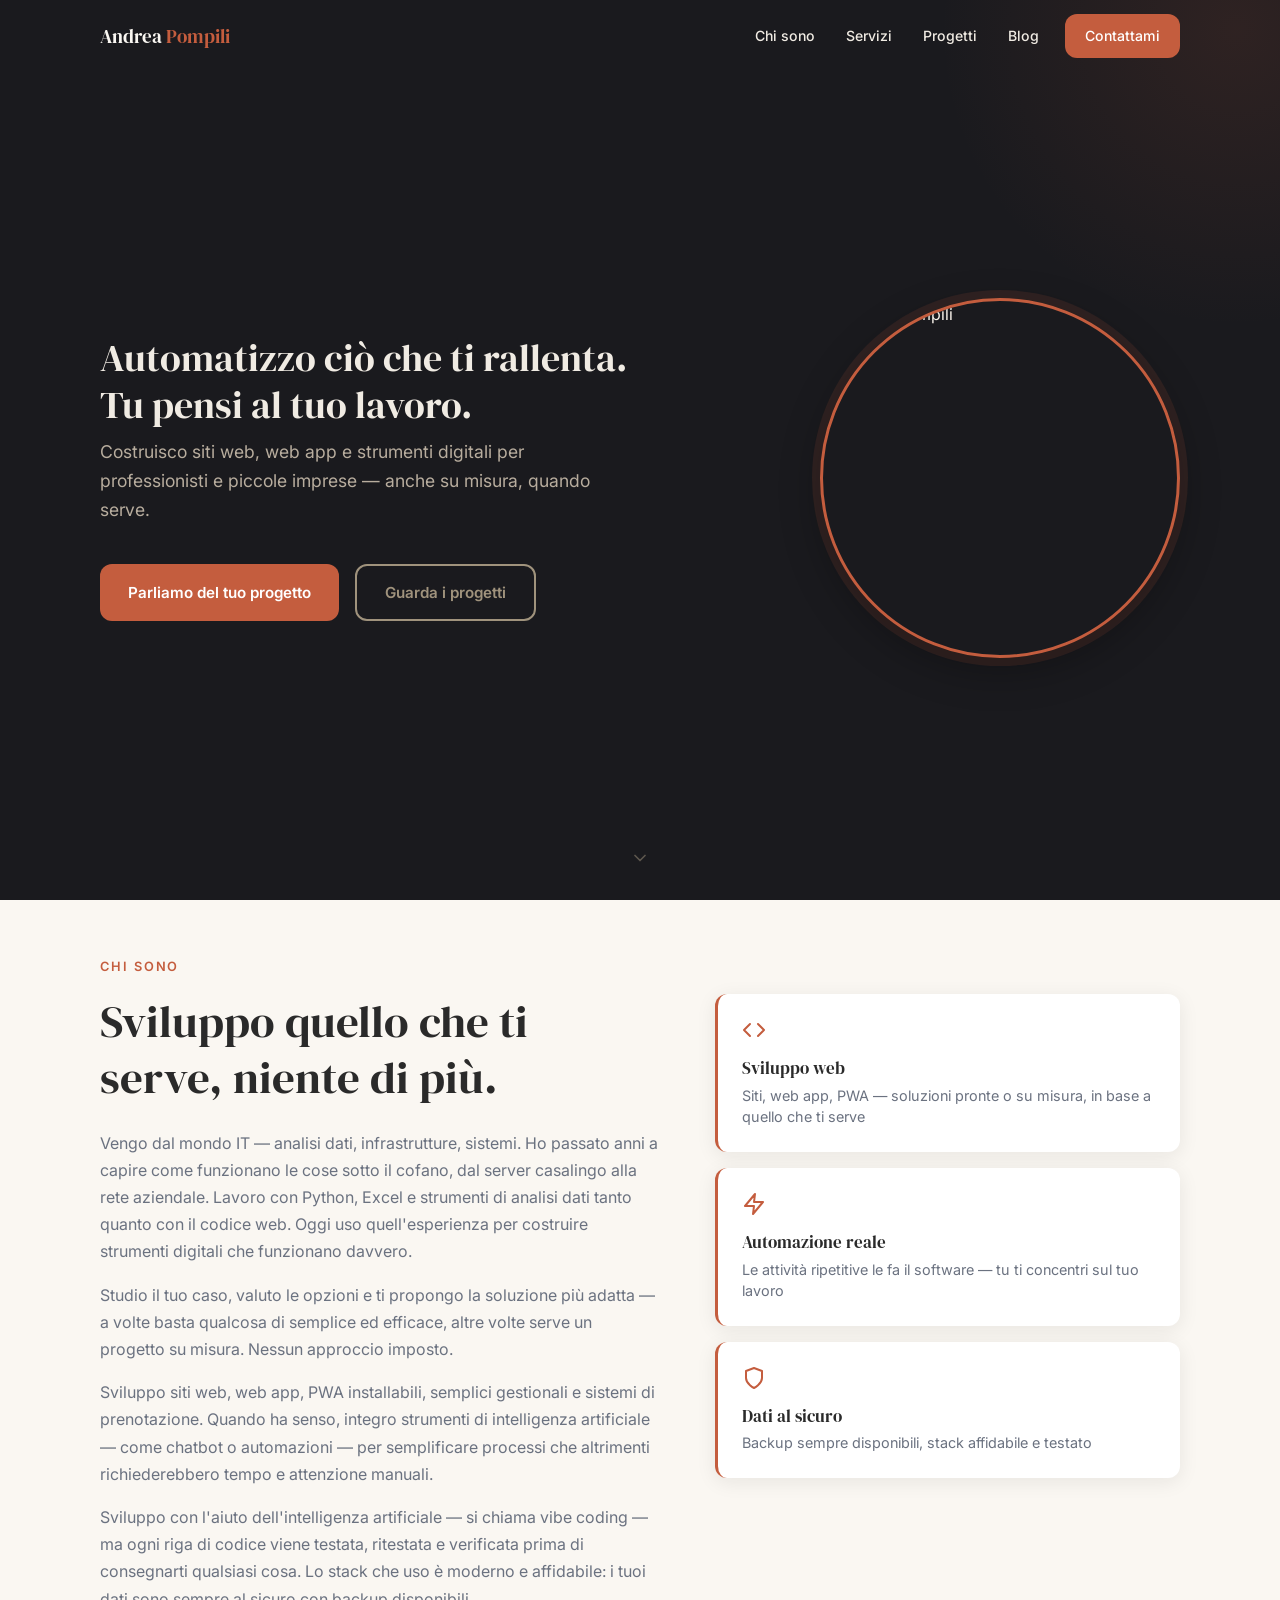
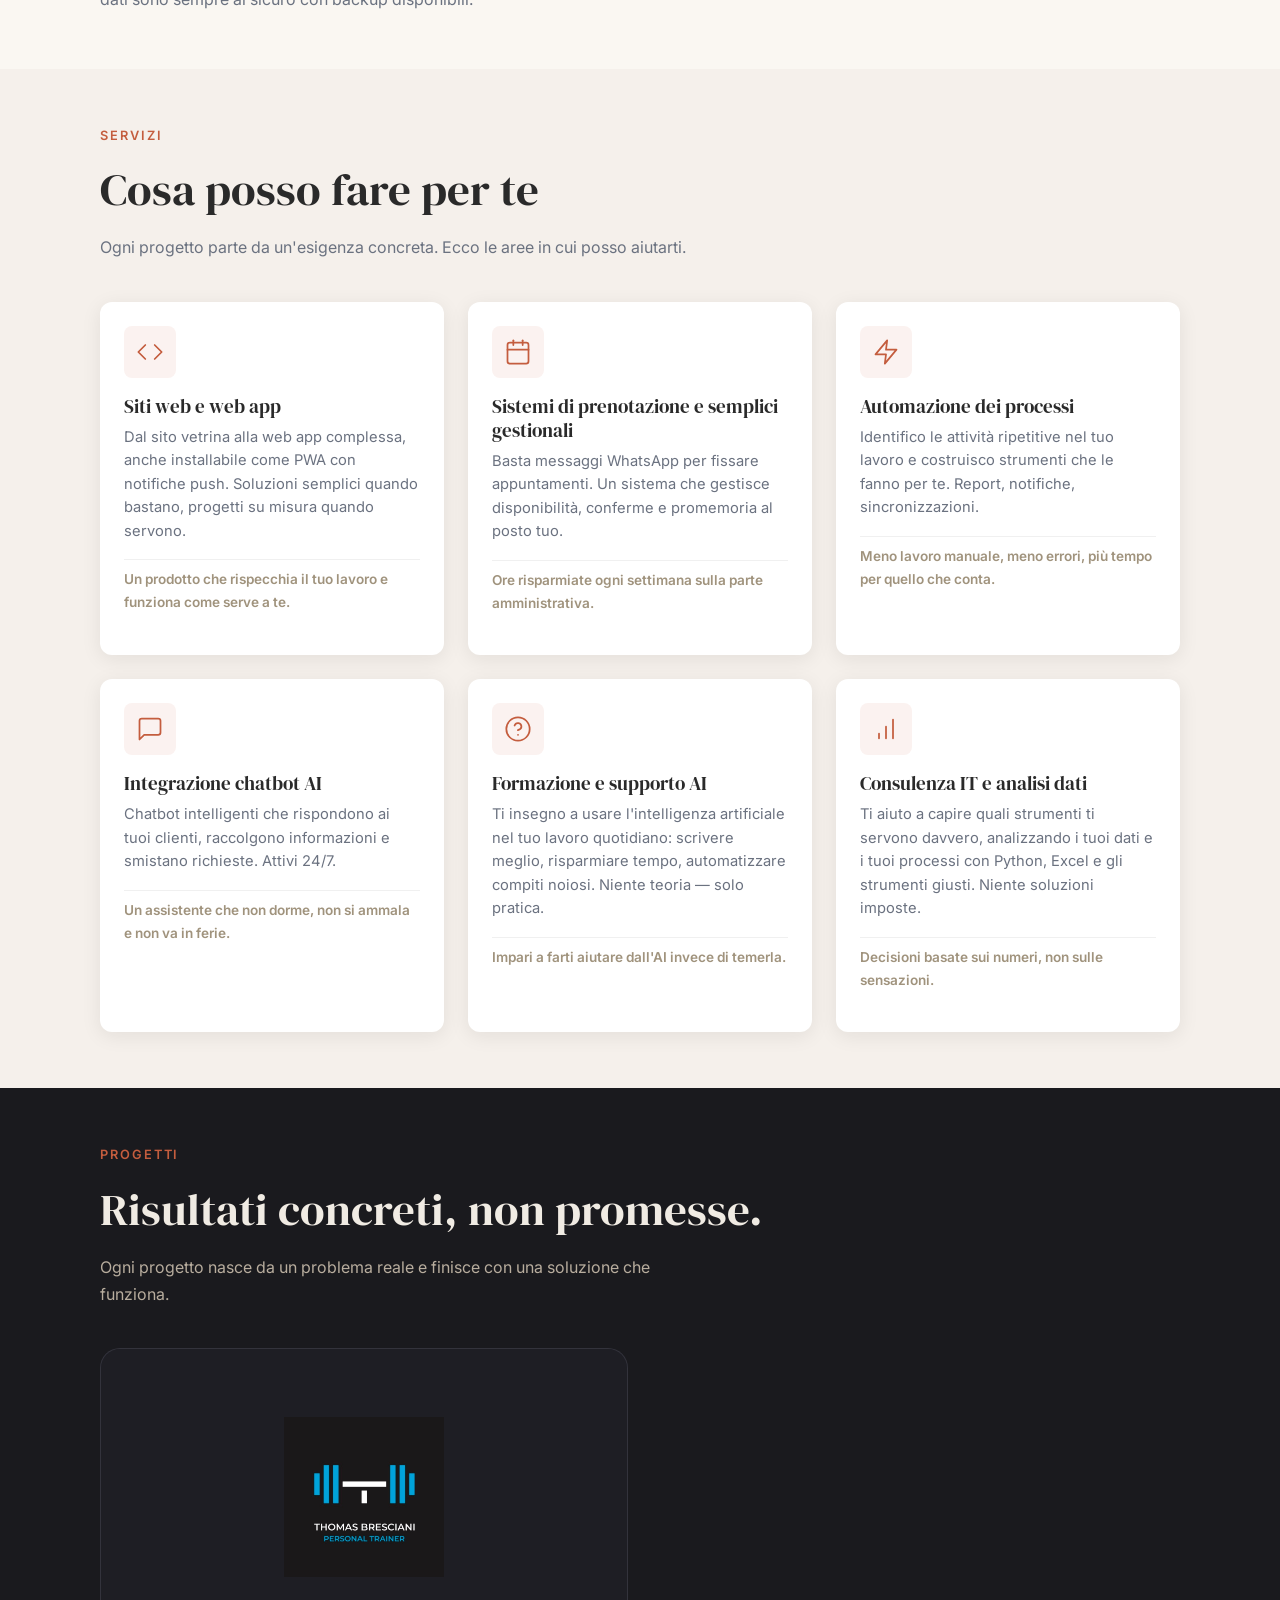
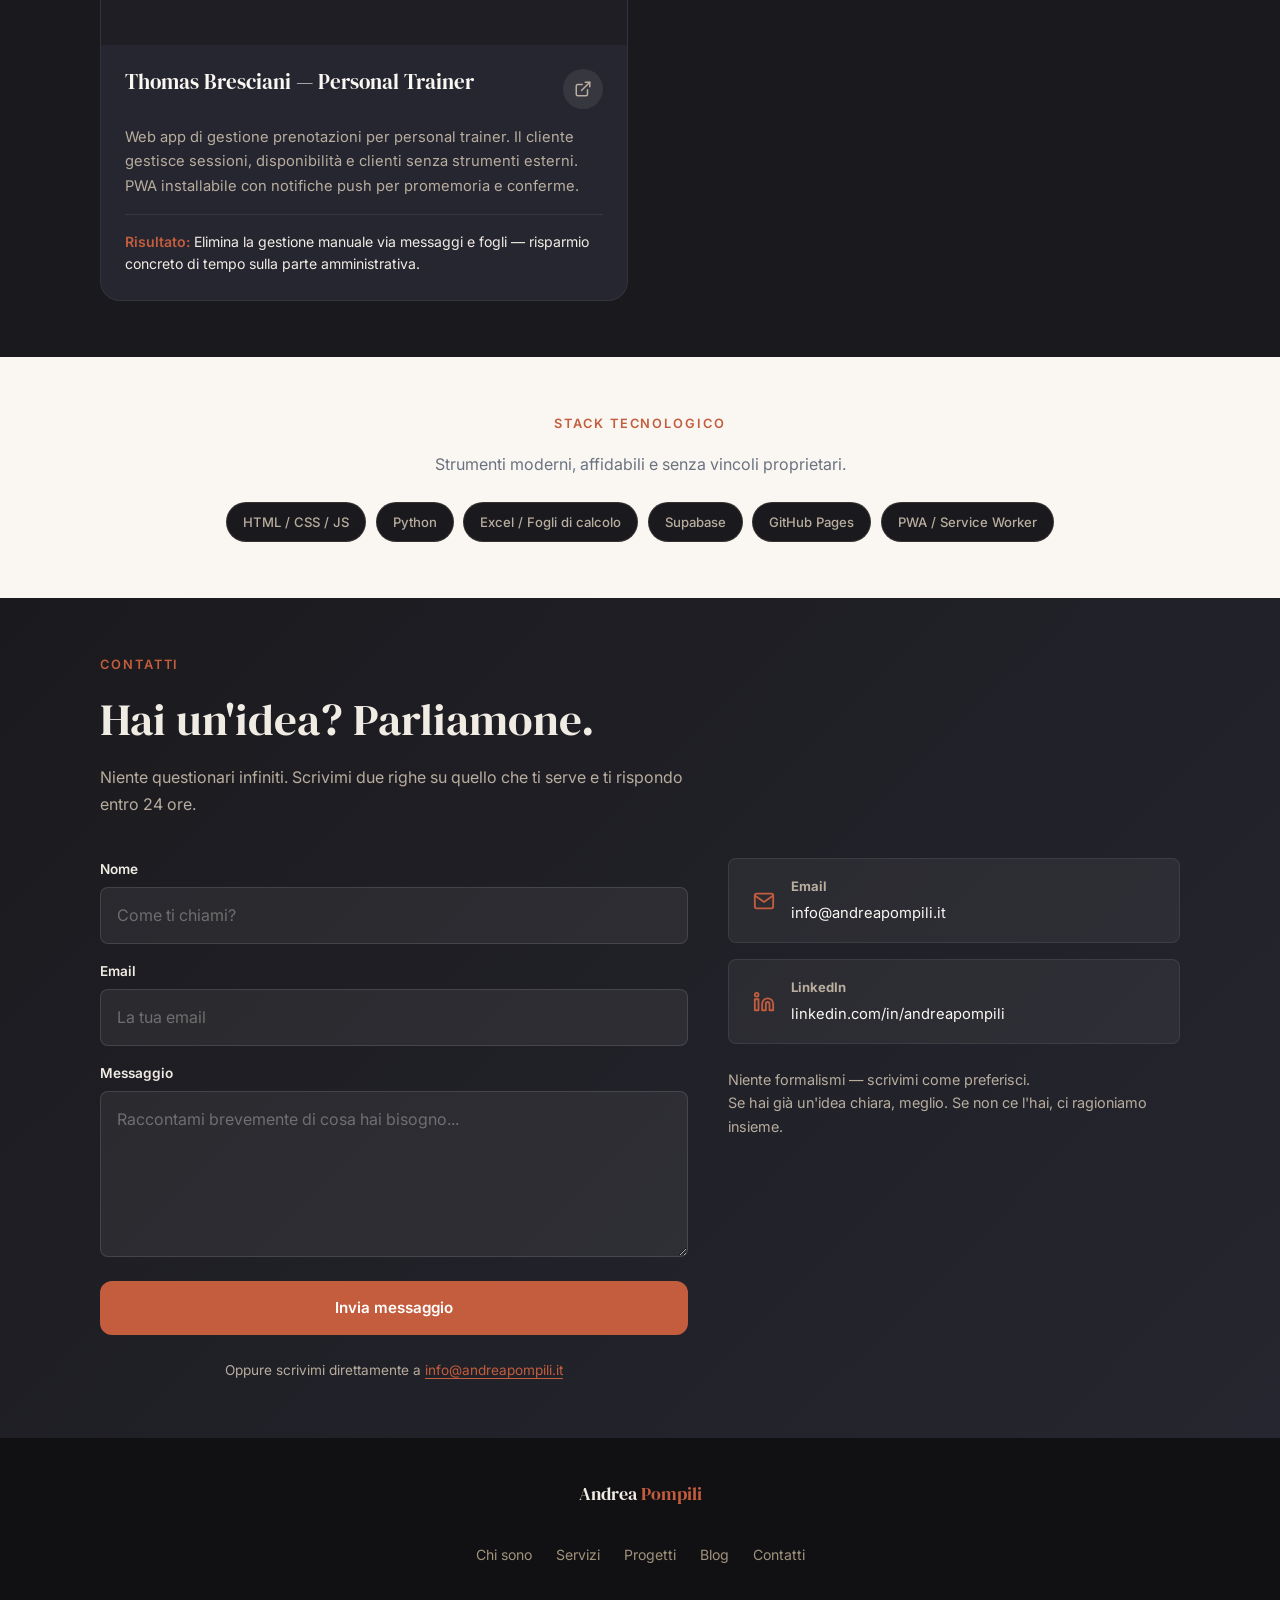
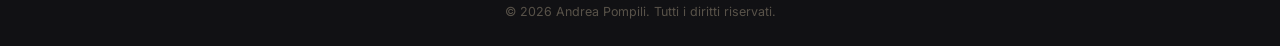
==== index.html @ bb3d472f "Aggiunge favicon con foto profilo in tutte le pagine Co-Authored-By: Claude Opus 4.6 (1M context) <n" ====
<!DOCTYPE html>
<html lang="it">
<head>
    <meta charset="UTF-8">
    <meta name="viewport" content="width=device-width, initial-scale=1.0">
    <title>Andrea Pompili — Siti web e strumenti digitali su misura</title>
    <meta name="description" content="Realizzo siti web, web app e strumenti digitali su misura per professionisti e piccole imprese. Automazione, semplici gestionali, sistemi di prenotazione — tutto costruito sulle tue esigenze reali.">
    <meta property="og:title" content="Andrea Pompili — Siti web e strumenti digitali su misura">
    <meta property="og:description" content="Strumenti digitali su misura per professionisti e piccole imprese. Automazione, semplici gestionali, prenotazioni.">
    <meta property="og:type" content="website">
    <meta property="og:image" content="assets/img/andrea.png">
    <meta name="theme-color" content="#1A1A1E">
    <link rel="preconnect" href="https://fonts.googleapis.com">
    <link rel="preconnect" href="https://fonts.gstatic.com" crossorigin>
    <link href="https://fonts.googleapis.com/css2?family=DM+Serif+Display&family=Inter:wght@400;500;600;700&display=swap" rel="stylesheet">
    <link rel="icon" type="image/png" href="assets/img/andrea.png">
    <link rel="stylesheet" href="assets/css/style.css">
</head>
<body>
    <a href="#main-content" class="skip-link">Vai al contenuto</a>

    <!-- ═══════════════════════════════════════════
         NAVIGAZIONE
    ═══════════════════════════════════════════ -->
    <header class="site-header" id="site-header">
        <nav class="nav container">
            <a href="#hero" class="nav__logo">Andrea <span>Pompili</span></a>
            <!-- Desktop nav (hidden on mobile via CSS) -->
            <ul class="nav__desktop" id="nav-desktop">
                <li><a href="#chi-sono">Chi sono</a></li>
                <li><a href="#servizi">Servizi</a></li>
                <li><a href="#progetti">Progetti</a></li>
                <li><a href="blog/">Blog</a></li>
                <li><a href="#contatti" class="nav__cta">Contattami</a></li>
            </ul>
            <button class="nav__toggle" id="nav-toggle" aria-label="Apri menu" aria-expanded="false">
                <svg width="28" height="28" viewBox="0 0 24 24" fill="none" stroke="currentColor" stroke-width="2" stroke-linecap="round" stroke-linejoin="round">
                    <line x1="3" y1="6" x2="21" y2="6"></line>
                    <line x1="3" y1="12" x2="21" y2="12"></line>
                    <line x1="3" y1="18" x2="21" y2="18"></line>
                </svg>
            </button>
        </nav>
    </header>

    <!-- Mobile overlay nav — fuori dal header per evitare stacking context issues -->
    <div class="mobile-nav" id="mobile-nav" aria-hidden="true">
        <button class="mobile-nav__close" id="mobile-nav-close" aria-label="Chiudi menu">
            <svg width="28" height="28" viewBox="0 0 24 24" fill="none" stroke="currentColor" stroke-width="2" stroke-linecap="round" stroke-linejoin="round">
                <line x1="18" y1="6" x2="6" y2="18"></line>
                <line x1="6" y1="6" x2="18" y2="18"></line>
            </svg>
        </button>
        <nav class="mobile-nav__inner">
            <a href="#chi-sono">Chi sono</a>
            <a href="#servizi">Servizi</a>
            <a href="#progetti">Progetti</a>
            <a href="blog/">Blog</a>
            <a href="#contatti" class="mobile-nav__cta">Contattami</a>
        </nav>
    </div>

    <main id="main-content">

        <!-- ═══════════════════════════════════════════
             HERO
        ═══════════════════════════════════════════ -->
        <section class="hero" id="hero">
            <div class="hero__inner container">
                <div class="hero__text">
                    <h1 class="hero__title">Automatizzo ciò che ti rallenta.<br> Tu pensi al tuo lavoro.</h1>
                    <p class="hero__subtitle">Costruisco siti web, web app e strumenti digitali per professionisti e piccole imprese — anche su misura, quando serve.</p>
                    <div class="hero__actions">
                        <a href="#contatti" class="btn btn--primary">Parliamo del tuo progetto</a>
                        <a href="#progetti" class="btn btn--outline">Guarda i progetti</a>
                    </div>
                </div>
                <div class="hero__image">
                    <div class="hero__photo-frame">
                        <img src="assets/img/andrea.png" alt="Andrea Pompili" loading="eager">
                    </div>
                </div>
            </div>
            <div class="hero__scroll-hint" aria-hidden="true">
                <svg width="20" height="20" viewBox="0 0 24 24" fill="none" stroke="currentColor" stroke-width="2" stroke-linecap="round" stroke-linejoin="round">
                    <polyline points="6 9 12 15 18 9"></polyline>
                </svg>
            </div>
        </section>

        <!-- ═══════════════════════════════════════════
             CHI SONO
        ═══════════════════════════════════════════ -->
        <section class="section section--cream" id="chi-sono">
            <div class="container">
                <div class="section__label reveal">Chi sono</div>
                <div class="about">
                    <div class="about__text reveal">
                        <h2>Sviluppo quello che ti serve, niente di più.</h2>
                        <p>Vengo dal mondo IT — analisi dati, infrastrutture, sistemi. Ho passato anni a capire come funzionano le cose sotto il cofano, dal server casalingo alla rete aziendale. Lavoro con Python, Excel e strumenti di analisi dati tanto quanto con il codice web. Oggi uso quell'esperienza per costruire strumenti digitali che funzionano davvero.</p>
                        <p>Studio il tuo caso, valuto le opzioni e ti propongo la soluzione più adatta — a volte basta qualcosa di semplice ed efficace, altre volte serve un progetto su misura. Nessun approccio imposto.</p>
                        <p>Sviluppo siti web, web app, PWA installabili, semplici gestionali e sistemi di prenotazione. Quando ha senso, integro strumenti di intelligenza artificiale — come chatbot o automazioni — per semplificare processi che altrimenti richiederebbero tempo e attenzione manuali.</p>
                        <p>Sviluppo con l'aiuto dell'intelligenza artificiale — si chiama vibe coding — ma ogni riga di codice viene testata, ritestata e verificata prima di consegnarti qualsiasi cosa. Lo stack che uso è moderno e affidabile: i tuoi dati sono sempre al sicuro con backup disponibili.</p>
                    </div>
                    <div class="about__highlights reveal">
                        <div class="highlight-card">
                            <svg width="24" height="24" viewBox="0 0 24 24" fill="none" stroke="currentColor" stroke-width="2" stroke-linecap="round" stroke-linejoin="round"><polyline points="16 18 22 12 16 6"></polyline><polyline points="8 6 2 12 8 18"></polyline></svg>
                            <h3>Sviluppo web</h3>
                            <p>Siti, web app, PWA — soluzioni pronte o su misura, in base a quello che ti serve</p>
                        </div>
                        <div class="highlight-card">
                            <svg width="24" height="24" viewBox="0 0 24 24" fill="none" stroke="currentColor" stroke-width="2" stroke-linecap="round" stroke-linejoin="round"><polygon points="13 2 3 14 12 14 11 22 21 10 12 10 13 2"></polygon></svg>
                            <h3>Automazione reale</h3>
                            <p>Le attività ripetitive le fa il software — tu ti concentri sul tuo lavoro</p>
                        </div>
                        <div class="highlight-card">
                            <svg width="24" height="24" viewBox="0 0 24 24" fill="none" stroke="currentColor" stroke-width="2" stroke-linecap="round" stroke-linejoin="round"><path d="M12 22s8-4 8-10V5l-8-3-8 3v7c0 6 8 10 8 10z"></path></svg>
                            <h3>Dati al sicuro</h3>
                            <p>Backup sempre disponibili, stack affidabile e testato</p>
                        </div>
                    </div>
                </div>
            </div>
        </section>

        <!-- ═══════════════════════════════════════════
             SERVIZI
        ═══════════════════════════════════════════ -->
        <section class="section section--light" id="servizi">
            <div class="container">
                <div class="section__label reveal">Servizi</div>
                <h2 class="section__title reveal">Cosa posso fare per te</h2>
                <p class="section__desc reveal">Ogni progetto parte da un'esigenza concreta. Ecco le aree in cui posso aiutarti.</p>
                <div class="services-grid">

                    <div class="service-card reveal">
                        <div class="service-card__icon">
                            <svg width="28" height="28" viewBox="0 0 24 24" fill="none" stroke="currentColor" stroke-width="1.5" stroke-linecap="round" stroke-linejoin="round"><polyline points="16 18 22 12 16 6"></polyline><polyline points="8 6 2 12 8 18"></polyline></svg>
                        </div>
                        <h3>Siti web e web app</h3>
                        <p>Dal sito vetrina alla web app complessa, anche installabile come PWA con notifiche push. Soluzioni semplici quando bastano, progetti su misura quando servono.</p>
                        <span class="service-card__benefit">Un prodotto che rispecchia il tuo lavoro e funziona come serve a te.</span>
                    </div>

                    <div class="service-card reveal">
                        <div class="service-card__icon">
                            <svg width="28" height="28" viewBox="0 0 24 24" fill="none" stroke="currentColor" stroke-width="1.5" stroke-linecap="round" stroke-linejoin="round"><rect x="3" y="4" width="18" height="18" rx="2" ry="2"></rect><line x1="16" y1="2" x2="16" y2="6"></line><line x1="8" y1="2" x2="8" y2="6"></line><line x1="3" y1="10" x2="21" y2="10"></line></svg>
                        </div>
                        <h3>Sistemi di prenotazione e semplici gestionali</h3>
                        <p>Basta messaggi WhatsApp per fissare appuntamenti. Un sistema che gestisce disponibilità, conferme e promemoria al posto tuo.</p>
                        <span class="service-card__benefit">Ore risparmiate ogni settimana sulla parte amministrativa.</span>
                    </div>

                    <div class="service-card reveal">
                        <div class="service-card__icon">
                            <svg width="28" height="28" viewBox="0 0 24 24" fill="none" stroke="currentColor" stroke-width="1.5" stroke-linecap="round" stroke-linejoin="round"><polygon points="13 2 3 14 12 14 11 22 21 10 12 10 13 2"></polygon></svg>
                        </div>
                        <h3>Automazione dei processi</h3>
                        <p>Identifico le attività ripetitive nel tuo lavoro e costruisco strumenti che le fanno per te. Report, notifiche, sincronizzazioni.</p>
                        <span class="service-card__benefit">Meno lavoro manuale, meno errori, più tempo per quello che conta.</span>
                    </div>

                    <div class="service-card reveal">
                        <div class="service-card__icon">
                            <svg width="28" height="28" viewBox="0 0 24 24" fill="none" stroke="currentColor" stroke-width="1.5" stroke-linecap="round" stroke-linejoin="round"><path d="M21 15a2 2 0 0 1-2 2H7l-4 4V5a2 2 0 0 1 2-2h14a2 2 0 0 1 2 2z"></path></svg>
                        </div>
                        <h3>Integrazione chatbot AI</h3>
                        <p>Chatbot intelligenti che rispondono ai tuoi clienti, raccolgono informazioni e smistano richieste. Attivi 24/7.</p>
                        <span class="service-card__benefit">Un assistente che non dorme, non si ammala e non va in ferie.</span>
                    </div>

                    <div class="service-card reveal">
                        <div class="service-card__icon">
                            <svg width="28" height="28" viewBox="0 0 24 24" fill="none" stroke="currentColor" stroke-width="1.5" stroke-linecap="round" stroke-linejoin="round"><circle cx="12" cy="12" r="10"></circle><path d="M9.09 9a3 3 0 0 1 5.83 1c0 2-3 3-3 3"></path><line x1="12" y1="17" x2="12.01" y2="17"></line></svg>
                        </div>
                        <h3>Formazione e supporto AI</h3>
                        <p>Ti insegno a usare l'intelligenza artificiale nel tuo lavoro quotidiano: scrivere meglio, risparmiare tempo, automatizzare compiti noiosi. Niente teoria — solo pratica.</p>
                        <span class="service-card__benefit">Impari a farti aiutare dall'AI invece di temerla.</span>
                    </div>

                    <div class="service-card reveal">
                        <div class="service-card__icon">
                            <svg width="28" height="28" viewBox="0 0 24 24" fill="none" stroke="currentColor" stroke-width="1.5" stroke-linecap="round" stroke-linejoin="round"><line x1="12" y1="20" x2="12" y2="10"></line><line x1="18" y1="20" x2="18" y2="4"></line><line x1="6" y1="20" x2="6" y2="16"></line></svg>
                        </div>
                        <h3>Consulenza IT e analisi dati</h3>
                        <p>Ti aiuto a capire quali strumenti ti servono davvero, analizzando i tuoi dati e i tuoi processi con Python, Excel e gli strumenti giusti. Niente soluzioni imposte.</p>
                        <span class="service-card__benefit">Decisioni basate sui numeri, non sulle sensazioni.</span>
                    </div>

                </div>
            </div>
        </section>

        <!-- ═══════════════════════════════════════════
             PROGETTI
        ═══════════════════════════════════════════ -->
        <section class="section section--dark" id="progetti">
            <div class="container">
                <div class="section__label reveal">Progetti</div>
                <h2 class="section__title reveal">Risultati concreti, non promesse.</h2>
                <p class="section__desc reveal">Ogni progetto nasce da un problema reale e finisce con una soluzione che funziona.</p>
                <!-- Le card vengono generate da projects.js -->
                <div class="projects-grid" id="projects-grid"></div>
            </div>
        </section>

        <!-- ═══════════════════════════════════════════
             TECH STACK
        ═══════════════════════════════════════════ -->
        <section class="section section--cream stack-section" id="stack">
            <div class="container">
                <div class="section__label reveal">Stack tecnologico</div>
                <p class="stack__desc reveal">Strumenti moderni, affidabili e senza vincoli proprietari.</p>
                <div class="stack-pills reveal">
                    <span class="stack-pill">HTML / CSS / JS</span>
                    <span class="stack-pill">Python</span>
                    <span class="stack-pill">Excel / Fogli di calcolo</span>
                    <span class="stack-pill">Supabase</span>
                    <span class="stack-pill">GitHub Pages</span>
                    <span class="stack-pill">PWA / Service Worker</span>
                </div>
            </div>
        </section>

        <!-- ═══════════════════════════════════════════
             CONTATTI
        ═══════════════════════════════════════════ -->
        <section class="section section--accent" id="contatti">
            <div class="container">
                <div class="section__label reveal">Contatti</div>
                <h2 class="section__title reveal">Hai un'idea? Parliamone.</h2>
                <p class="section__desc reveal">Niente questionari infiniti. Scrivimi due righe su quello che ti serve e ti rispondo entro 24 ore.</p>
                <div class="contact-grid">
                    <form class="contact-form reveal" id="contact-form">
                        <div class="form-group">
                            <label for="contact-name">Nome</label>
                            <input type="text" id="contact-name" name="name" required autocomplete="name" placeholder="Come ti chiami?">
                        </div>
                        <div class="form-group">
                            <label for="contact-email">Email</label>
                            <input type="email" id="contact-email" name="email" required autocomplete="email" placeholder="La tua email">
                        </div>
                        <div class="form-group">
                            <label for="contact-message">Messaggio</label>
                            <textarea id="contact-message" name="message" rows="5" required placeholder="Raccontami brevemente di cosa hai bisogno..."></textarea>
                        </div>
                        <button type="submit" class="btn btn--primary btn--full">Invia messaggio</button>
                        <p class="form-note">Oppure scrivimi direttamente a <a href="mailto:info@andreapompili.it">info@andreapompili.it</a></p>
                    </form>
                    <div class="contact-info reveal">
                        <div class="contact-info__card">
                            <svg width="22" height="22" viewBox="0 0 24 24" fill="none" stroke="currentColor" stroke-width="2" stroke-linecap="round" stroke-linejoin="round"><path d="M4 4h16c1.1 0 2 .9 2 2v12c0 1.1-.9 2-2 2H4c-1.1 0-2-.9-2-2V6c0-1.1.9-2 2-2z"></path><polyline points="22,6 12,13 2,6"></polyline></svg>
                            <div>
                                <strong>Email</strong>
                                <a href="mailto:info@andreapompili.it">info@andreapompili.it</a>
                            </div>
                        </div>
                        <div class="contact-info__card">
                            <svg width="22" height="22" viewBox="0 0 24 24" fill="none" stroke="currentColor" stroke-width="2" stroke-linecap="round" stroke-linejoin="round"><path d="M16 8a6 6 0 0 1 6 6v7h-4v-7a2 2 0 0 0-2-2 2 2 0 0 0-2 2v7h-4v-7a6 6 0 0 1 6-6z"></path><rect x="2" y="9" width="4" height="12"></rect><circle cx="4" cy="4" r="2"></circle></svg>
                            <div>
                                <strong>LinkedIn</strong>
                                <a href="https://linkedin.com/in/andreapompili" target="_blank" rel="noopener noreferrer">linkedin.com/in/andreapompili</a>
                            </div>
                        </div>
                        <p class="contact-info__note">Niente formalismi — scrivimi come preferisci.<br>Se hai già un'idea chiara, meglio. Se non ce l'hai, ci ragioniamo insieme.</p>
                    </div>
                </div>
            </div>
        </section>

    </main>

    <!-- ═══════════════════════════════════════════
         FOOTER
    ═══════════════════════════════════════════ -->
    <footer class="footer">
        <div class="container">
            <div class="footer__inner">
                <a href="#hero" class="footer__logo">Andrea <span>Pompili</span></a>
                <nav class="footer__nav" aria-label="Footer">
                    <a href="#chi-sono">Chi sono</a>
                    <a href="#servizi">Servizi</a>
                    <a href="#progetti">Progetti</a>
                    <a href="blog/">Blog</a>
                    <a href="#contatti">Contatti</a>
                </nav>
                <p class="footer__copy">&copy; 2026 Andrea Pompili. Tutti i diritti riservati.</p>
            </div>
        </div>
    </footer>

    <script src="assets/js/projects.js"></script>
    <script src="assets/js/blog.js"></script>
    <script src="assets/js/main.js"></script>
</body>
</html>
---- assets/css/style.css ----
/* ═══════════════════════════════════════════════════════
   ANDREA POMPILI — PORTFOLIO / FREELANCE
   Mobile-first • Vanilla CSS • Zero framework
   ═══════════════════════════════════════════════════════ */

/* ─── CUSTOM PROPERTIES ─── */
:root {
    /* Palette */
    --cream:        #FAF7F2;
    --cream-dark:   #F0EBE3;
    --light:        #F5F0EB;
    --dark:         #1A1A1E;
    --dark-soft:    #262630;
    --terracotta:   #C45D3E;
    --terracotta-h: #D4694A;
    --sage:         #A0937D;
    --sage-soft:    #B8AD9E;
    --text:         #2A2A2A;
    --text-light:   #F0EBE3;
    --text-muted:   #6B7280;

    /* Typography */
    --font-display: 'DM Serif Display', Georgia, serif;
    --font-body:    'Inter', -apple-system, BlinkMacSystemFont, sans-serif;

    /* Spacing */
    --space-xs:   0.5rem;
    --space-sm:   1rem;
    --space-md:   1.5rem;
    --space-lg:   2.5rem;
    --space-xl:   2.25rem;
    --space-2xl:  3.5rem;

    /* Misc */
    --radius:     12px;
    --radius-sm:  8px;
    --radius-lg:  20px;
    --shadow:     0 4px 20px rgba(26,26,30,0.08);
    --shadow-lg:  0 8px 40px rgba(26,26,30,0.12);
    --transition: 0.3s cubic-bezier(0.4,0,0.2,1);

    /* Nav height */
    --nav-h: 64px;
}


/* ─── RESET ─── */
*,
*::before,
*::after {
    margin: 0;
    padding: 0;
    box-sizing: border-box;
}

html {
    scroll-behavior: smooth;
    scroll-padding-top: var(--nav-h);
    -webkit-text-size-adjust: 100%;
}

body {
    font-family: var(--font-body);
    font-size: 1rem;
    line-height: 1.7;
    color: var(--text);
    background: var(--cream);
    -webkit-font-smoothing: antialiased;
    -moz-osx-font-smoothing: grayscale;
    overflow-x: hidden;
}

img {
    max-width: 100%;
    height: auto;
    display: block;
}

a {
    color: inherit;
    text-decoration: none;
    transition: color var(--transition);
}

ul { list-style: none; }

button {
    font: inherit;
    cursor: pointer;
    border: none;
    background: none;
    color: inherit;
}

input, textarea {
    font: inherit;
    color: inherit;
}


/* ─── LAYOUT ─── */
.container {
    width: 100%;
    max-width: 1160px;
    margin: 0 auto;
    padding: 0 1.25rem;
}

.section {
    padding: var(--space-xl) 0;
}

.section--cream  { background: var(--cream); }
.section--light  { background: var(--light); }
.section--dark   { background: var(--dark); color: var(--text-light); }
.section--accent {
    background: linear-gradient(135deg, var(--dark) 0%, var(--dark-soft) 100%);
    color: var(--text-light);
}

.section__label {
    font-family: var(--font-body);
    font-size: 0.8rem;
    font-weight: 600;
    text-transform: uppercase;
    letter-spacing: 0.15em;
    color: var(--terracotta);
    margin-bottom: var(--space-sm);
}

.section__title {
    font-family: var(--font-display);
    font-size: 1.85rem;
    line-height: 1.25;
    margin-bottom: var(--space-sm);
}

.section__desc {
    max-width: 600px;
    color: var(--text-muted);
    margin-bottom: var(--space-lg);
}

.section--dark .section__desc,
.section--accent .section__desc {
    color: var(--sage-soft);
}


/* ─── TYPOGRAPHY ─── */
h1, h2, h3, h4 {
    font-family: var(--font-display);
    font-weight: 400;
    line-height: 1.25;
}

h2 { font-size: 1.85rem; }
h3 { font-size: 1.2rem; }

p + p { margin-top: var(--space-sm); }


/* ─── BUTTONS ─── */
.btn {
    display: inline-flex;
    align-items: center;
    justify-content: center;
    gap: 0.5rem;
    padding: 0.875rem 1.75rem;
    border-radius: var(--radius);
    font-weight: 600;
    font-size: 0.95rem;
    transition: all var(--transition);
    white-space: nowrap;
    min-height: 48px;
    text-align: center;
}

.btn--primary {
    background: var(--terracotta);
    color: #fff;
}
.btn--primary:hover,
.btn--primary:focus-visible {
    background: var(--terracotta-h);
    transform: translateY(-2px);
    box-shadow: 0 6px 24px rgba(196,93,62,0.3);
}

.btn--outline {
    border: 2px solid var(--sage);
    color: var(--sage);
}
.btn--outline:hover,
.btn--outline:focus-visible {
    background: var(--sage);
    color: var(--dark);
}

.btn--full {
    width: 100%;
}


/* ═══════════════════════════════════════════════════════
   NAVIGAZIONE
   ═══════════════════════════════════════════════════════ */
.site-header {
    position: fixed;
    top: 0;
    left: 0;
    right: 0;
    z-index: 1000;
    height: var(--nav-h);
    transition: background var(--transition), box-shadow var(--transition);
}
.site-header.scrolled {
    background: rgba(26,26,30,0.97);
    box-shadow: 0 2px 20px rgba(0,0,0,0.15);
    backdrop-filter: blur(10px);
    -webkit-backdrop-filter: blur(10px);
}

.nav {
    display: flex;
    align-items: center;
    justify-content: space-between;
    height: var(--nav-h);
}

.nav__logo {
    font-family: var(--font-display);
    font-size: 1.2rem;
    color: var(--cream);
    position: relative;
    z-index: 1002;
}
.nav__logo span {
    color: var(--terracotta);
}

/* Desktop nav — hidden on mobile */
.nav__desktop {
    display: none;
}

.nav__toggle {
    position: relative;
    z-index: 1002;
    color: var(--cream);
    width: 48px;
    height: 48px;
    display: flex;
    align-items: center;
    justify-content: center;
    -webkit-tap-highlight-color: transparent;
}

/* ─── MOBILE OVERLAY NAV (elemento separato fuori dal header) ─── */
.mobile-nav {
    position: fixed;
    inset: 0;
    z-index: 1001;
    background: rgba(26,26,30,0.98);
    backdrop-filter: blur(12px);
    -webkit-backdrop-filter: blur(12px);
    display: flex;
    align-items: center;
    justify-content: center;
    opacity: 0;
    visibility: hidden;
    transition: opacity 0.3s ease, visibility 0.3s ease;
}

.mobile-nav.open {
    opacity: 1;
    visibility: visible;
}

.mobile-nav__close {
    position: absolute;
    top: 1rem;
    right: 1.25rem;
    width: 48px;
    height: 48px;
    display: flex;
    align-items: center;
    justify-content: center;
    color: var(--cream);
    background: none;
    border: none;
    cursor: pointer;
    -webkit-tap-highlight-color: transparent;
    transition: color var(--transition);
}
.mobile-nav__close:hover {
    color: var(--terracotta);
}

.mobile-nav__inner {
    display: flex;
    flex-direction: column;
    align-items: center;
    gap: 0.25rem;
    width: 100%;
    max-width: 320px;
    padding: 0 var(--space-md);
}

.mobile-nav__inner a {
    color: var(--cream);
    font-size: 1.35rem;
    font-weight: 500;
    padding: 1rem 2rem;
    min-height: 56px;
    width: 100%;
    text-align: center;
    display: flex;
    align-items: center;
    justify-content: center;
    border-radius: var(--radius-sm);
    transition: background var(--transition);
    -webkit-tap-highlight-color: transparent;
}

.mobile-nav__inner a:hover,
.mobile-nav__inner a:focus-visible {
    background: rgba(255,255,255,0.08);
}

.mobile-nav__cta {
    margin-top: var(--space-sm);
    background: var(--terracotta) !important;
    color: #fff;
    border-radius: var(--radius) !important;
}
.mobile-nav__cta:hover {
    background: var(--terracotta-h) !important;
}


/* ═══════════════════════════════════════════════════════
   HERO
   ═══════════════════════════════════════════════════════ */
.hero {
    background: var(--dark);
    color: var(--text-light);
    min-height: 100svh;
    display: flex;
    flex-direction: column;
    justify-content: center;
    position: relative;
    padding: calc(var(--nav-h) + 2rem) 0 3rem;
    overflow: hidden;
}
/* Subtle decorative gradient */
.hero::before {
    content: '';
    position: absolute;
    top: -30%;
    right: -20%;
    width: 600px;
    height: 600px;
    background: radial-gradient(circle, rgba(196,93,62,0.12) 0%, transparent 70%);
    pointer-events: none;
}

.hero__inner {
    display: flex;
    flex-direction: column-reverse;
    align-items: center;
    gap: var(--space-sm);
    text-align: center;
}

.hero__title {
    font-family: var(--font-display);
    font-size: 1.4rem;
    line-height: 1.25;
    margin-bottom: var(--space-xs);
}

.hero__subtitle {
    font-size: 0.95rem;
    color: var(--sage-soft);
    max-width: 520px;
    margin: 0 auto var(--space-md);
    line-height: 1.65;
}

.hero__actions {
    display: flex;
    flex-direction: column;
    gap: var(--space-sm);
    width: 100%;
    max-width: 340px;
    margin: 0 auto;
}

/* Profile photo */
.hero__image {
    flex-shrink: 0;
}

.hero__photo-frame {
    width: 200px;
    height: 200px;
    border-radius: 50%;
    overflow: hidden;
    border: 3px solid var(--terracotta);
    box-shadow: 0 0 0 8px rgba(196,93,62,0.12), 0 12px 40px rgba(0,0,0,0.3);
    position: relative;
}
.hero__photo-frame img {
    width: 100%;
    height: 100%;
    object-fit: cover;
    object-position: center 15%;
    /* Lieve contrasto per schiacciare i pixel quasi-neri a nero puro,
       mascherando gli artefatti del background removal */
    filter: contrast(1.05) brightness(1.02);
}

.hero__scroll-hint {
    position: absolute;
    bottom: 1.5rem;
    left: 50%;
    transform: translateX(-50%);
    color: var(--sage);
    opacity: 0.5;
    animation: bobDown 2s ease-in-out infinite;
}

@keyframes bobDown {
    0%, 100% { transform: translateX(-50%) translateY(0); }
    50%      { transform: translateX(-50%) translateY(8px); }
}


/* ═══════════════════════════════════════════════════════
   CHI SONO
   ═══════════════════════════════════════════════════════ */
.about {
    display: flex;
    flex-direction: column;
    gap: var(--space-lg);
}

.about__text h2 {
    margin-bottom: var(--space-md);
}

.about__text p {
    color: var(--text-muted);
}

.about__highlights {
    display: flex;
    flex-direction: column;
    gap: var(--space-sm);
}

.highlight-card {
    background: #fff;
    padding: var(--space-md);
    border-radius: var(--radius);
    box-shadow: var(--shadow);
    border-left: 3px solid var(--terracotta);
    transition: transform var(--transition), box-shadow var(--transition);
}
.highlight-card:hover {
    transform: translateY(-2px);
    box-shadow: var(--shadow-lg);
}

.highlight-card svg {
    color: var(--terracotta);
    margin-bottom: var(--space-xs);
}

.highlight-card h3 {
    font-size: 1.05rem;
    margin-bottom: 0.35rem;
}

.highlight-card p {
    font-size: 0.9rem;
    color: var(--text-muted);
    line-height: 1.5;
}


/* ═══════════════════════════════════════════════════════
   SERVIZI
   ═══════════════════════════════════════════════════════ */
.services-grid {
    display: grid;
    grid-template-columns: 1fr;
    gap: var(--space-md);
}

.service-card {
    background: #fff;
    padding: var(--space-md) var(--space-md) var(--space-lg);
    border-radius: var(--radius);
    box-shadow: var(--shadow);
    position: relative;
    overflow: hidden;
    transition: transform var(--transition), box-shadow var(--transition);
}
/* Accent top bar on hover */
.service-card::before {
    content: '';
    position: absolute;
    top: 0;
    left: 0;
    right: 0;
    height: 3px;
    background: var(--terracotta);
    transform: scaleX(0);
    transform-origin: left;
    transition: transform var(--transition);
}
.service-card:hover::before {
    transform: scaleX(1);
}
.service-card:hover {
    transform: translateY(-4px);
    box-shadow: var(--shadow-lg);
}

.service-card__icon {
    width: 52px;
    height: 52px;
    border-radius: var(--radius-sm);
    background: rgba(196,93,62,0.08);
    display: flex;
    align-items: center;
    justify-content: center;
    color: var(--terracotta);
    margin-bottom: var(--space-sm);
}

.service-card h3 {
    margin-bottom: var(--space-xs);
}

.service-card p {
    font-size: 0.92rem;
    color: var(--text-muted);
    line-height: 1.6;
    margin-bottom: var(--space-sm);
}

.service-card__benefit {
    display: block;
    font-size: 0.85rem;
    font-weight: 600;
    color: var(--sage);
    padding-top: var(--space-xs);
    border-top: 1px solid rgba(0,0,0,0.06);
}


/* ═══════════════════════════════════════════════════════
   PROGETTI
   ═══════════════════════════════════════════════════════ */
.projects-grid {
    display: grid;
    grid-template-columns: 1fr;
    gap: var(--space-md);
}

.project-card {
    background: var(--dark-soft);
    border-radius: var(--radius-lg);
    overflow: hidden;
    transition: transform var(--transition), box-shadow var(--transition);
    border: 1px solid rgba(255,255,255,0.06);
}
.project-card:hover {
    transform: translateY(-4px);
    box-shadow: 0 12px 40px rgba(0,0,0,0.3);
}

a.project-card__image,
.project-card__image {
    width: 100%;
    aspect-ratio: 16 / 9;
    overflow: hidden;
    display: flex;
    align-items: center;
    justify-content: center;
    background: #1e1e24;
    cursor: pointer;
}
.project-card__image img {
    width: 40%;
    max-width: 160px;
    height: auto;
    object-fit: contain;
    transition: transform var(--transition);
}
.project-card:hover .project-card__image img {
    transform: scale(1.05);
}

.project-card__header {
    padding: var(--space-md) var(--space-md) 0;
    display: flex;
    justify-content: space-between;
    align-items: flex-start;
    gap: var(--space-sm);
}

.project-card__title {
    font-family: var(--font-display);
    font-size: 1.3rem;
    color: var(--cream);
}

.project-card__link {
    flex-shrink: 0;
    width: 40px;
    height: 40px;
    border-radius: 50%;
    background: rgba(255,255,255,0.08);
    display: flex;
    align-items: center;
    justify-content: center;
    color: var(--sage-soft);
    transition: all var(--transition);
    min-width: 40px;
    min-height: 40px;
}
.project-card__link:hover {
    background: var(--terracotta);
    color: #fff;
}

.project-card__body {
    padding: var(--space-sm) var(--space-md) var(--space-md);
}

.project-card__desc {
    font-size: 0.92rem;
    color: var(--sage-soft);
    line-height: 1.65;
    margin-bottom: var(--space-sm);
}

.project-card__stack {
    display: flex;
    flex-wrap: wrap;
    gap: 0.4rem;
    margin-bottom: var(--space-sm);
}

.project-card__tag {
    font-size: 0.75rem;
    font-weight: 600;
    padding: 0.3rem 0.7rem;
    border-radius: 100px;
    background: rgba(160,147,125,0.15);
    color: var(--sage-soft);
}

.project-card__result {
    font-size: 0.88rem;
    color: var(--cream-dark);
    padding-top: var(--space-sm);
    border-top: 1px solid rgba(255,255,255,0.08);
    line-height: 1.6;
}
.project-card__result strong {
    color: var(--terracotta);
    font-weight: 600;
}


/* ═══════════════════════════════════════════════════════
   TECH STACK
   ═══════════════════════════════════════════════════════ */
.stack-section {
    padding: var(--space-lg) 0;
    text-align: center;
}

.stack__desc {
    color: var(--text-muted);
    margin-bottom: var(--space-md);
}

.stack-pills {
    display: flex;
    flex-wrap: wrap;
    justify-content: center;
    gap: 0.6rem;
}

.stack-pill {
    font-size: 0.82rem;
    font-weight: 500;
    padding: 0.5rem 1rem;
    border-radius: 100px;
    background: var(--dark);
    color: var(--sage-soft);
    border: 1px solid rgba(160,147,125,0.2);
    transition: all var(--transition);
}
.stack-pill:hover {
    background: var(--dark-soft);
    border-color: var(--sage);
}


/* ═══════════════════════════════════════════════════════
   CONTATTI
   ═══════════════════════════════════════════════════════ */
.contact-grid {
    display: flex;
    flex-direction: column;
    gap: var(--space-lg);
}

.contact-form {
    display: flex;
    flex-direction: column;
    gap: var(--space-sm);
}

.form-group label {
    display: block;
    font-size: 0.85rem;
    font-weight: 600;
    margin-bottom: 0.35rem;
    color: var(--cream-dark);
}

.form-group input,
.form-group textarea {
    width: 100%;
    padding: 0.875rem 1rem;
    border: 1px solid rgba(255,255,255,0.12);
    border-radius: var(--radius-sm);
    background: rgba(255,255,255,0.06);
    color: var(--cream);
    font-size: 1rem;
    transition: border-color var(--transition), background var(--transition);
    min-height: 48px;
}
.form-group input::placeholder,
.form-group textarea::placeholder {
    color: rgba(240,235,227,0.35);
}
.form-group input:focus,
.form-group textarea:focus {
    outline: none;
    border-color: var(--terracotta);
    background: rgba(255,255,255,0.1);
}

.form-group textarea {
    resize: vertical;
    min-height: 120px;
}

.form-note {
    font-size: 0.85rem;
    color: var(--sage-soft);
    text-align: center;
    margin-top: var(--space-xs);
}
.form-note a {
    color: var(--terracotta);
    text-decoration: underline;
    text-underline-offset: 3px;
}

/* Form success/error states */
.form-status {
    padding: var(--space-sm);
    border-radius: var(--radius-sm);
    font-size: 0.9rem;
    text-align: center;
}
.form-status--success {
    background: rgba(160,147,125,0.15);
    color: var(--sage-soft);
}
.form-status--error {
    background: rgba(196,93,62,0.15);
    color: var(--terracotta-h);
}

.contact-info {
    display: flex;
    flex-direction: column;
    gap: var(--space-sm);
}

.contact-info__card {
    display: flex;
    align-items: center;
    gap: var(--space-sm);
    padding: var(--space-sm) var(--space-md);
    background: rgba(255,255,255,0.05);
    border-radius: var(--radius-sm);
    border: 1px solid rgba(255,255,255,0.08);
    min-height: 56px;
}
.contact-info__card svg {
    flex-shrink: 0;
    color: var(--terracotta);
}
.contact-info__card strong {
    display: block;
    font-size: 0.82rem;
    color: var(--sage-soft);
    margin-bottom: 0.1rem;
}
.contact-info__card a {
    color: var(--cream);
    font-size: 0.92rem;
    word-break: break-all;
}
.contact-info__card a:hover {
    color: var(--terracotta);
}

.contact-info__note {
    font-size: 0.9rem;
    color: var(--sage-soft);
    line-height: 1.6;
    margin-top: var(--space-xs);
}


/* ═══════════════════════════════════════════════════════
   FOOTER
   ═══════════════════════════════════════════════════════ */
.footer {
    background: #111114;
    color: var(--sage);
    padding: var(--space-lg) 0 var(--space-md);
}

.footer__inner {
    display: flex;
    flex-direction: column;
    align-items: center;
    gap: var(--space-md);
    text-align: center;
}

.footer__logo {
    font-family: var(--font-display);
    font-size: 1.15rem;
    color: var(--cream-dark);
}
.footer__logo span {
    color: var(--terracotta);
}

.footer__nav {
    display: flex;
    flex-wrap: wrap;
    justify-content: center;
    gap: var(--space-sm) var(--space-md);
}
.footer__nav a {
    font-size: 0.88rem;
    color: var(--sage);
    padding: 0.25rem 0;
    min-height: 44px;
    display: flex;
    align-items: center;
}
.footer__nav a:hover {
    color: var(--terracotta);
}

.footer__copy {
    font-size: 0.78rem;
    color: rgba(160,147,125,0.5);
}


/* ═══════════════════════════════════════════════════════
   SCROLL REVEAL
   ═══════════════════════════════════════════════════════ */
.reveal {
    opacity: 0;
    transform: translateY(28px);
    transition: opacity 0.7s cubic-bezier(0.16,1,0.3,1),
                transform 0.7s cubic-bezier(0.16,1,0.3,1);
}
.reveal.revealed {
    opacity: 1;
    transform: translateY(0);
}

/* Stagger children in grids */
.reveal:nth-child(2) { transition-delay: 0.08s; }
.reveal:nth-child(3) { transition-delay: 0.16s; }
.reveal:nth-child(4) { transition-delay: 0.24s; }
.reveal:nth-child(5) { transition-delay: 0.32s; }
.reveal:nth-child(6) { transition-delay: 0.40s; }


/* ═══════════════════════════════════════════════════════
   ACCESSIBILITY
   ═══════════════════════════════════════════════════════ */
:focus-visible {
    outline: 2px solid var(--terracotta);
    outline-offset: 3px;
    border-radius: 4px;
}

/* Skip link (screen readers + keyboard) */
.skip-link {
    position: absolute;
    top: -100%;
    left: 1rem;
    padding: 0.5rem 1rem;
    background: var(--terracotta);
    color: #fff;
    border-radius: var(--radius-sm);
    z-index: 9999;
    font-weight: 600;
}
.skip-link:focus {
    top: 1rem;
}

/* Reduce motion */
@media (prefers-reduced-motion: reduce) {
    *, *::before, *::after {
        animation-duration: 0.01ms !important;
        transition-duration: 0.01ms !important;
        scroll-behavior: auto !important;
    }
    .reveal {
        opacity: 1;
        transform: none;
    }
}


/* ═══════════════════════════════════════════════════════
   RESPONSIVE — TABLET (≥ 640px)
   ═══════════════════════════════════════════════════════ */
@media (min-width: 640px) {
    .container {
        padding: 0 2rem;
    }

    .section {
        padding: var(--space-2xl) 0;
    }

    .section__title,
    h2 {
        font-size: 2.2rem;
    }

    /* Hero */
    .hero__title {
        font-size: 1.75rem;
    }

    .hero__photo-frame {
        width: 240px;
        height: 240px;
    }

    .hero__actions {
        flex-direction: row;
        max-width: 100%;
        justify-content: center;
    }

    /* Servizi — 2 colonne */
    .services-grid {
        grid-template-columns: repeat(2, 1fr);
    }

    /* About highlights — row */
    .about__highlights {
        flex-direction: row;
        gap: var(--space-sm);
    }
    .highlight-card {
        flex: 1;
    }

    /* Contatti — 2 colonne */
    .contact-grid {
        flex-direction: row;
    }
    .contact-form {
        flex: 1.3;
    }
    .contact-info {
        flex: 1;
    }
}


/* ═══════════════════════════════════════════════════════
   RESPONSIVE — DESKTOP (≥ 1024px)
   ═══════════════════════════════════════════════════════ */
@media (min-width: 1024px) {
    :root {
        --nav-h: 72px;
    }

    .container {
        padding: 0 2.5rem;
    }

    /* Nav — desktop */
    .nav__toggle {
        display: none;
    }

    .mobile-nav {
        display: none !important;
    }

    .nav__desktop {
        display: flex;
        align-items: center;
        gap: 0.25rem;
    }
    .nav__desktop a {
        color: var(--cream-dark);
        font-size: 0.88rem;
        font-weight: 500;
        padding: 0.5rem 0.85rem;
        border-radius: var(--radius-sm);
        transition: color var(--transition), background var(--transition);
        min-height: 44px;
        display: flex;
        align-items: center;
    }
    .nav__desktop a:hover {
        color: #fff;
        background: rgba(255,255,255,0.06);
    }
    .nav__desktop .nav__cta {
        background: var(--terracotta);
        color: #fff;
        margin-left: 0.5rem;
        padding: 0.5rem 1.25rem;
        border-radius: var(--radius);
    }
    .nav__desktop .nav__cta:hover {
        background: var(--terracotta-h);
    }

    .nav__desktop a.is-active {
        color: #fff;
        background: rgba(255,255,255,0.08);
    }

    .section__title,
    h2 {
        font-size: 2.5rem;
    }

    /* Hero — two columns */
    .hero__inner {
        flex-direction: row;
        text-align: left;
        gap: var(--space-2xl);
    }

    .hero__text {
        flex: 1;
    }

    .hero__title {
        font-size: 2.1rem;
    }

    .hero__subtitle {
        margin: 0 0 var(--space-lg);
        font-size: 1.1rem;
    }

    .hero__actions {
        margin: 0;
        justify-content: flex-start;
    }

    .hero__photo-frame {
        width: 320px;
        height: 320px;
    }

    /* About — two columns */
    .about {
        flex-direction: row;
        gap: var(--space-2xl);
        align-items: flex-start;
    }
    .about__text {
        flex: 1.2;
    }
    .about__highlights {
        flex: 1;
        flex-direction: column;
    }

    /* Servizi — 3 colonne */
    .services-grid {
        grid-template-columns: repeat(3, 1fr);
    }

    /* Progetti */
    .projects-grid {
        grid-template-columns: repeat(2, 1fr);
    }
}


/* ═══════════════════════════════════════════════════════
   RESPONSIVE — LARGE (≥ 1280px)
   ═══════════════════════════════════════════════════════ */
@media (min-width: 1280px) {
    .hero__title {
        font-size: 2.35rem;
    }

    .section__title,
    h2 {
        font-size: 2.8rem;
    }

    .hero__photo-frame {
        width: 360px;
        height: 360px;
    }
}


/* ═══════════════════════════════════════════════════════
   SMALL PHONES (≤ 380px)
   ═══════════════════════════════════════════════════════ */
@media (max-width: 380px) {
    .hero__title {
        font-size: 1.2rem;
    }

    .hero__subtitle {
        font-size: 0.95rem;
    }

    .btn {
        padding: 0.75rem 1.25rem;
        font-size: 0.9rem;
    }

    .section__title,
    h2 {
        font-size: 1.55rem;
    }
}
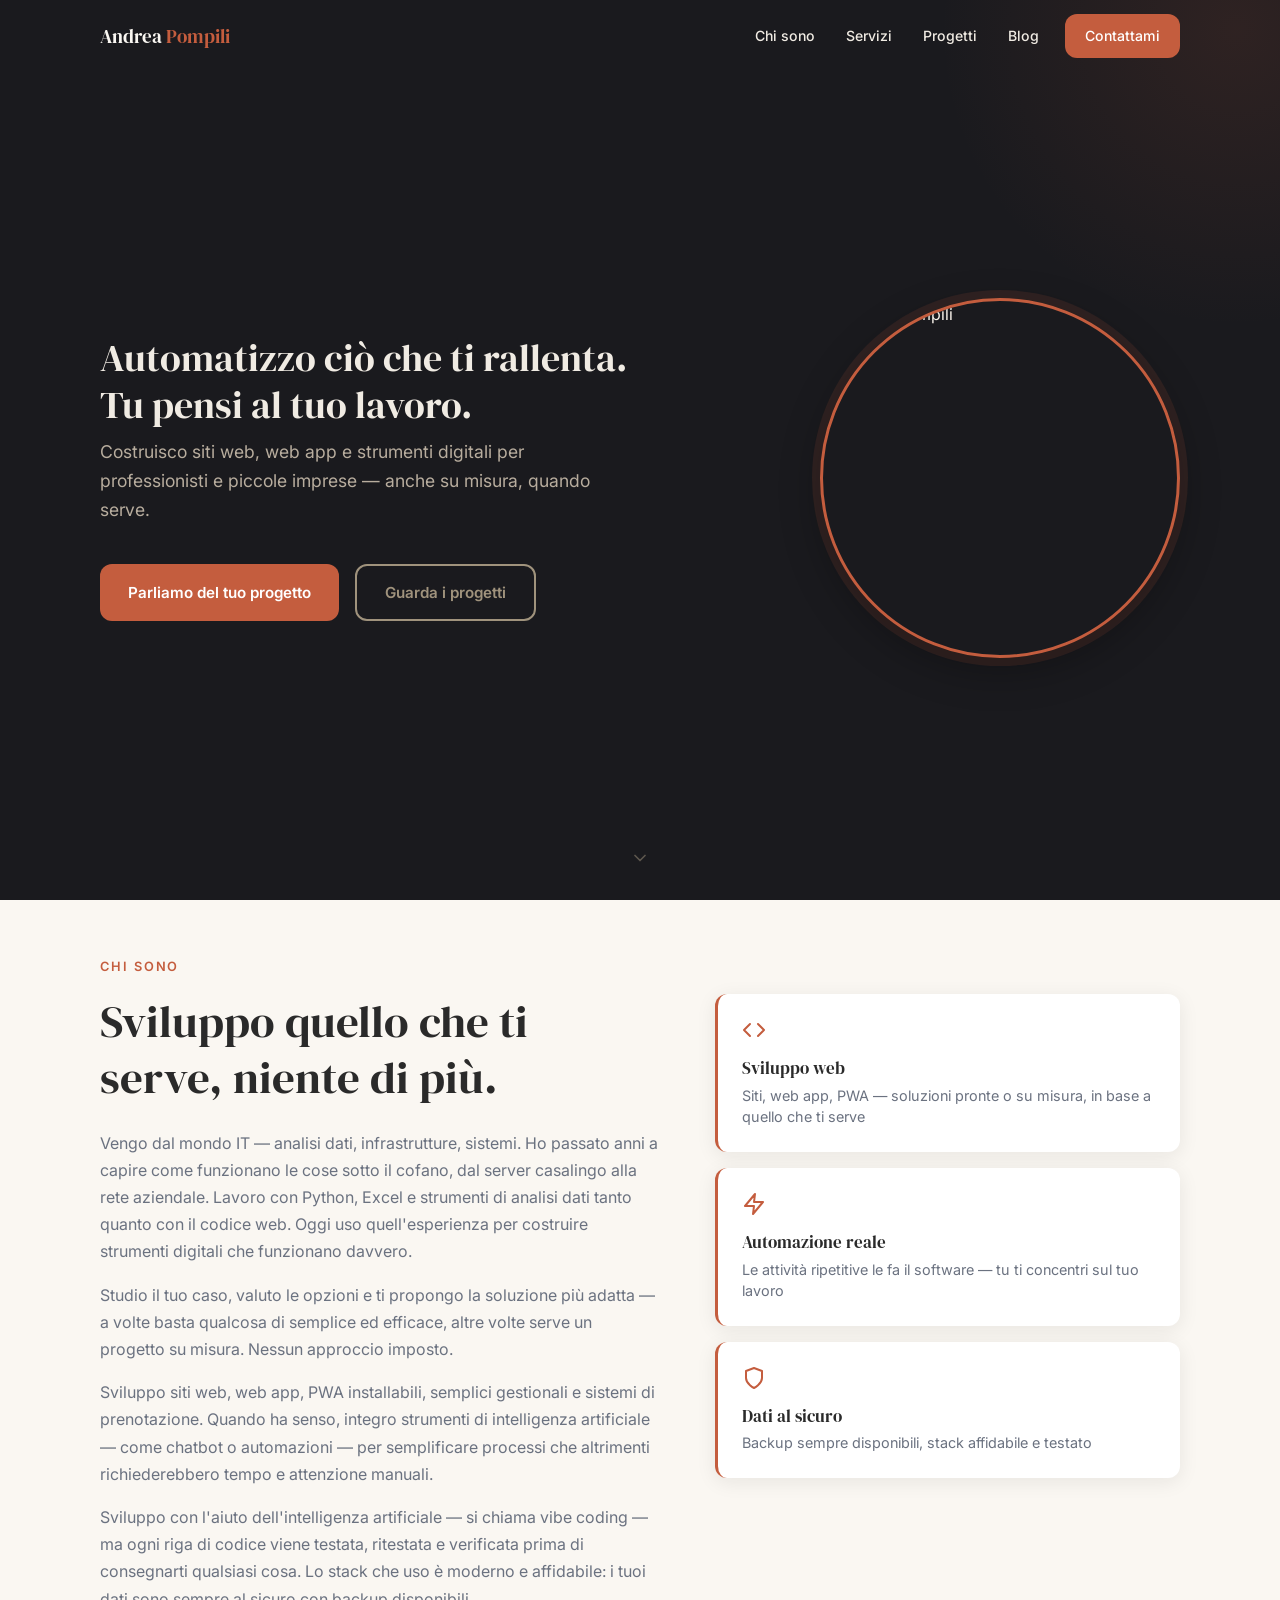
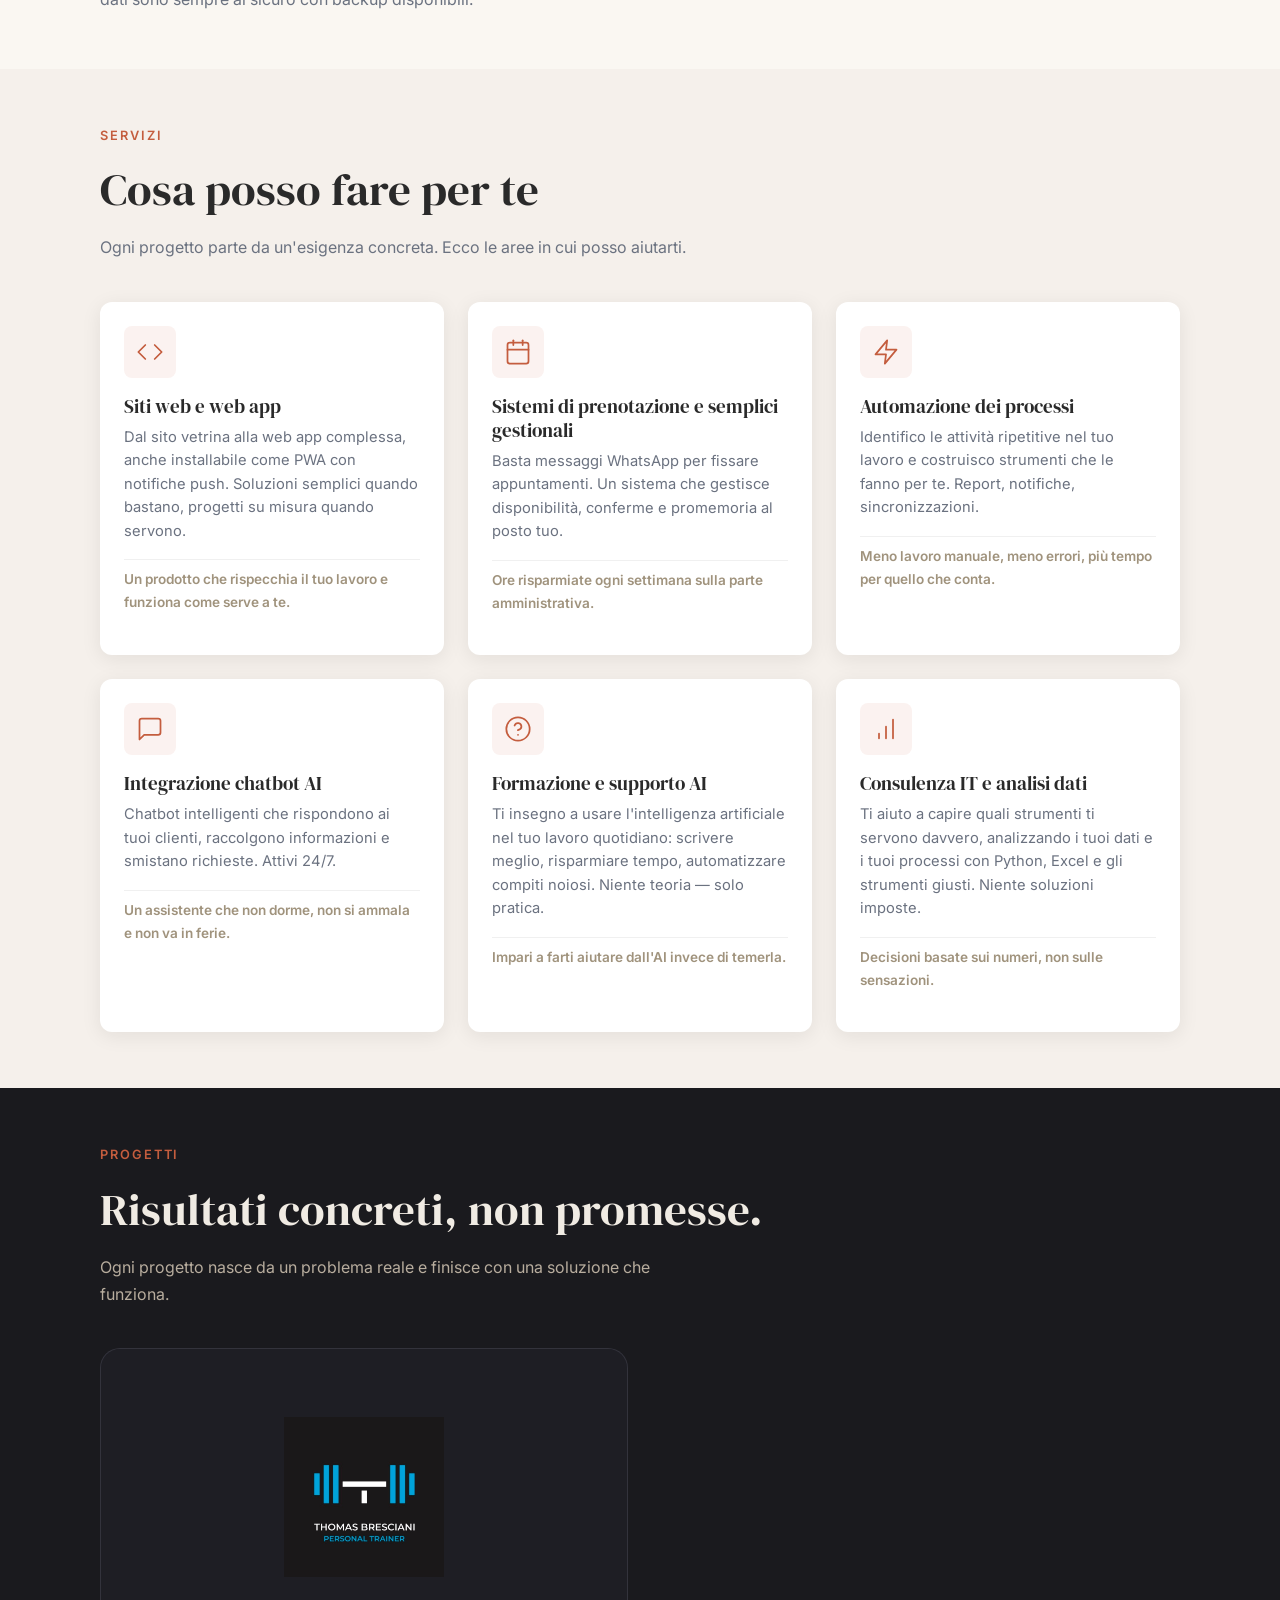
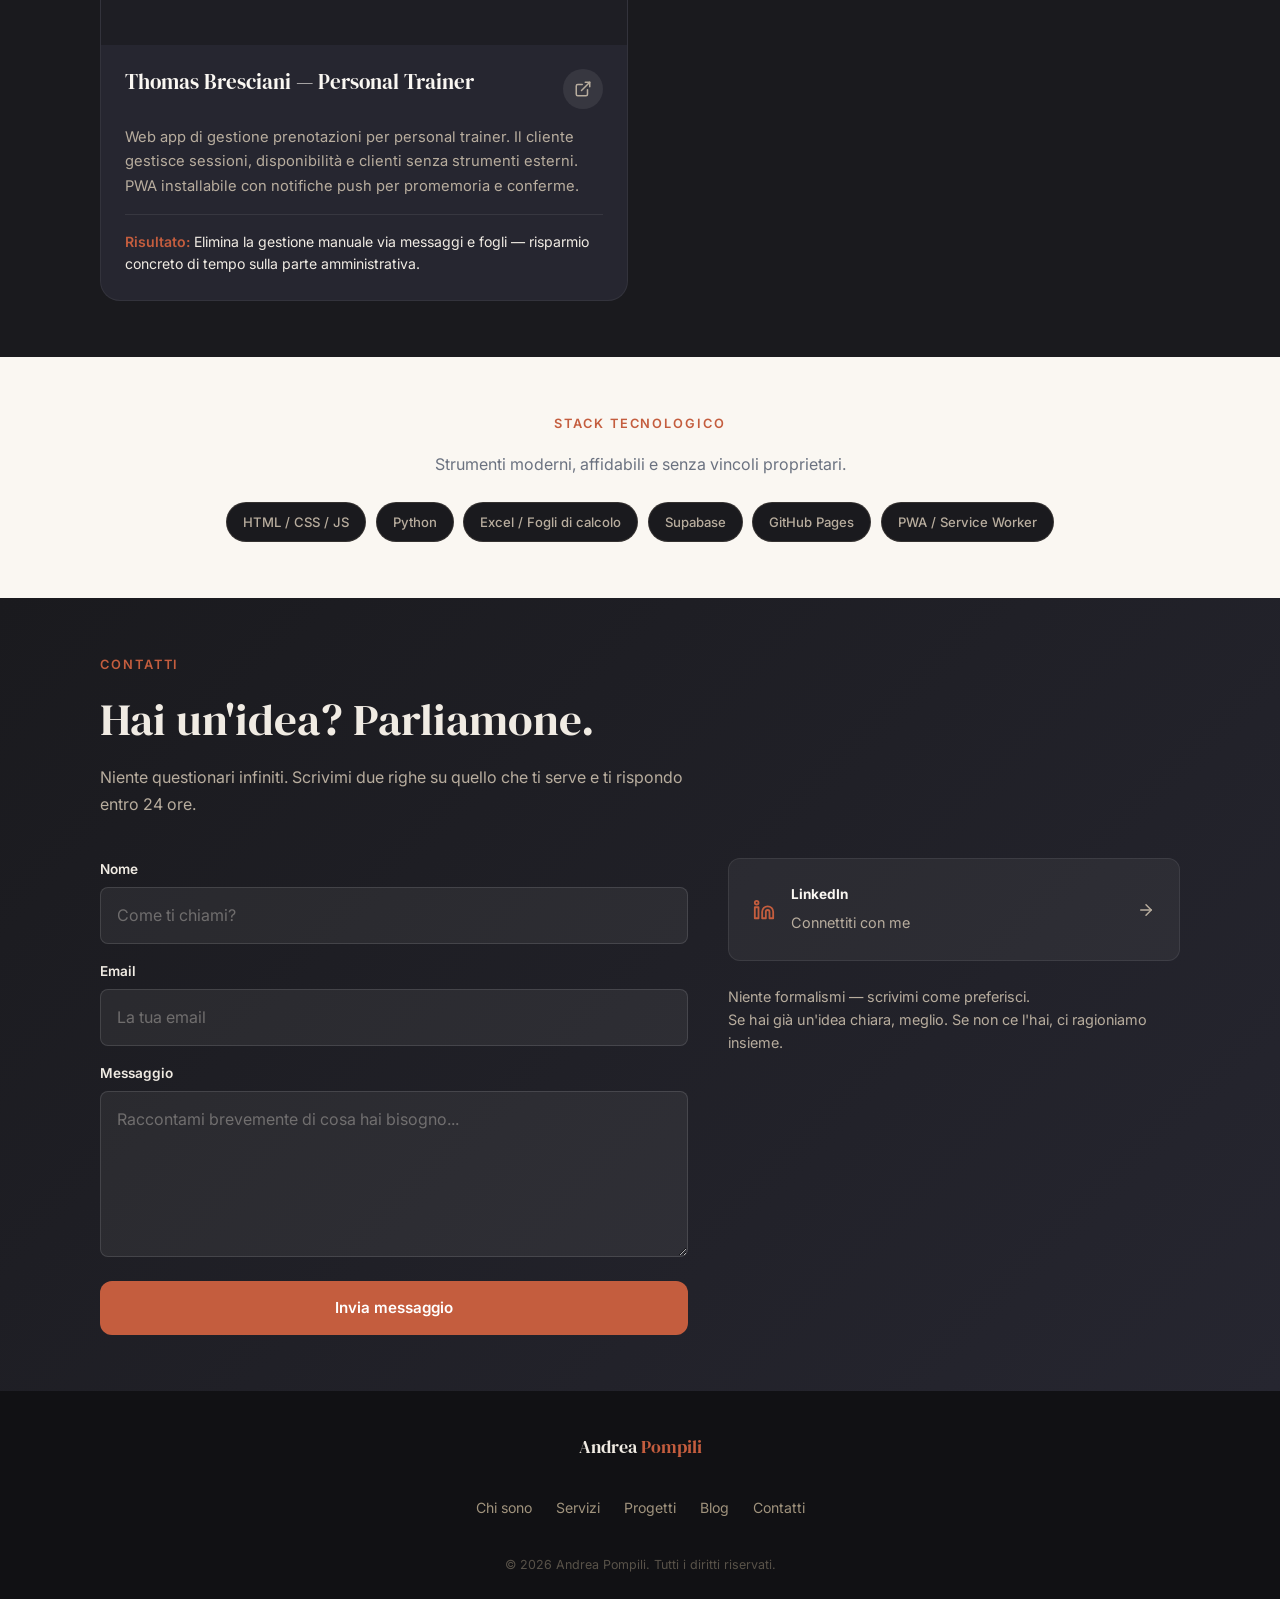
==== commit 69ebe7a9: "Migliora sezione contatti: rimuove email, aggiorna LinkedIn, restyling card - Rimossa card email e n" ====
--- a/index.html
+++ b/index.html
@@ -245,23 +245,16 @@
                             <textarea id="contact-message" name="message" rows="5" required placeholder="Raccontami brevemente di cosa hai bisogno..."></textarea>
                         </div>
                         <button type="submit" class="btn btn--primary btn--full">Invia messaggio</button>
-                        <p class="form-note">Oppure scrivimi direttamente a <a href="mailto:info@andreapompili.it">info@andreapompili.it</a></p>
                     </form>
                     <div class="contact-info reveal">
-                        <div class="contact-info__card">
-                            <svg width="22" height="22" viewBox="0 0 24 24" fill="none" stroke="currentColor" stroke-width="2" stroke-linecap="round" stroke-linejoin="round"><path d="M4 4h16c1.1 0 2 .9 2 2v12c0 1.1-.9 2-2 2H4c-1.1 0-2-.9-2-2V6c0-1.1.9-2 2-2z"></path><polyline points="22,6 12,13 2,6"></polyline></svg>
-                            <div>
-                                <strong>Email</strong>
-                                <a href="mailto:info@andreapompili.it">info@andreapompili.it</a>
-                            </div>
-                        </div>
-                        <div class="contact-info__card">
+                        <a href="https://www.linkedin.com/in/andrepompili/" target="_blank" rel="noopener noreferrer" class="contact-info__card contact-info__card--link">
                             <svg width="22" height="22" viewBox="0 0 24 24" fill="none" stroke="currentColor" stroke-width="2" stroke-linecap="round" stroke-linejoin="round"><path d="M16 8a6 6 0 0 1 6 6v7h-4v-7a2 2 0 0 0-2-2 2 2 0 0 0-2 2v7h-4v-7a6 6 0 0 1 6-6z"></path><rect x="2" y="9" width="4" height="12"></rect><circle cx="4" cy="4" r="2"></circle></svg>
                             <div>
                                 <strong>LinkedIn</strong>
-                                <a href="https://linkedin.com/in/andreapompili" target="_blank" rel="noopener noreferrer">linkedin.com/in/andreapompili</a>
+                                <span>Connettiti con me</span>
                             </div>
-                        </div>
+                            <svg class="contact-info__arrow" width="18" height="18" viewBox="0 0 24 24" fill="none" stroke="currentColor" stroke-width="2" stroke-linecap="round" stroke-linejoin="round"><line x1="5" y1="12" x2="19" y2="12"></line><polyline points="12 5 19 12 12 19"></polyline></svg>
+                        </a>
                         <p class="contact-info__note">Niente formalismi — scrivimi come preferisci.<br>Se hai già un'idea chiara, meglio. Se non ce l'hai, ci ragioniamo insieme.</p>
                     </div>
                 </div>
--- a/assets/css/style.css
+++ b/assets/css/style.css
@@ -803,28 +803,41 @@
     display: flex;
     align-items: center;
     gap: var(--space-sm);
-    padding: var(--space-sm) var(--space-md);
+    padding: var(--space-md);
     background: rgba(255,255,255,0.05);
-    border-radius: var(--radius-sm);
+    border-radius: var(--radius);
     border: 1px solid rgba(255,255,255,0.08);
     min-height: 56px;
-}
-.contact-info__card svg {
+    text-decoration: none;
+    transition: background var(--transition), border-color var(--transition), transform var(--transition);
+}
+.contact-info__card--link:hover {
+    background: rgba(255,255,255,0.08);
+    border-color: rgba(255,255,255,0.15);
+    transform: translateY(-2px);
+}
+.contact-info__card svg:first-child {
     flex-shrink: 0;
     color: var(--terracotta);
 }
 .contact-info__card strong {
     display: block;
-    font-size: 0.82rem;
+    font-size: 0.85rem;
+    color: var(--cream);
+    margin-bottom: 0.15rem;
+}
+.contact-info__card span {
     color: var(--sage-soft);
-    margin-bottom: 0.1rem;
-}
-.contact-info__card a {
-    color: var(--cream);
-    font-size: 0.92rem;
-    word-break: break-all;
-}
-.contact-info__card a:hover {
+    font-size: 0.9rem;
+}
+.contact-info__arrow {
+    margin-left: auto;
+    flex-shrink: 0;
+    color: var(--sage-soft);
+    transition: transform var(--transition), color var(--transition);
+}
+.contact-info__card--link:hover .contact-info__arrow {
+    transform: translateX(4px);
     color: var(--terracotta);
 }
 
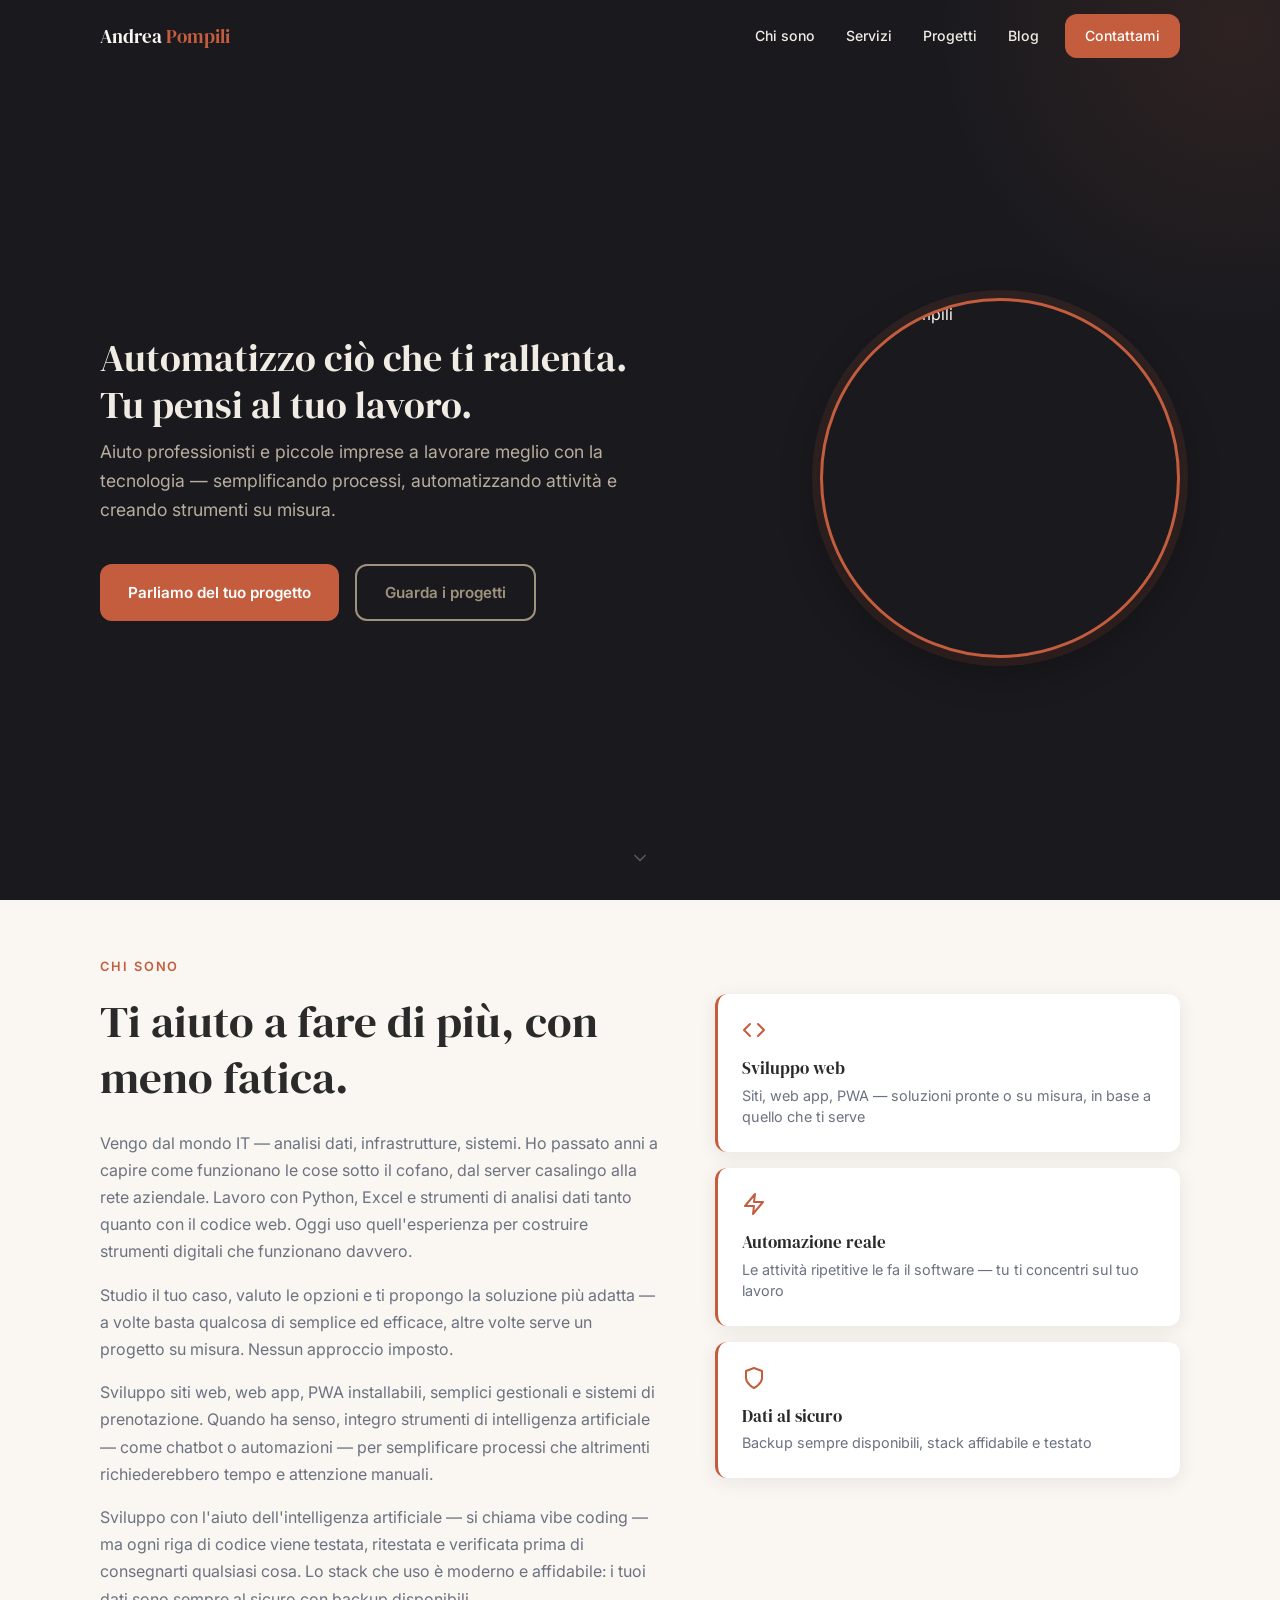
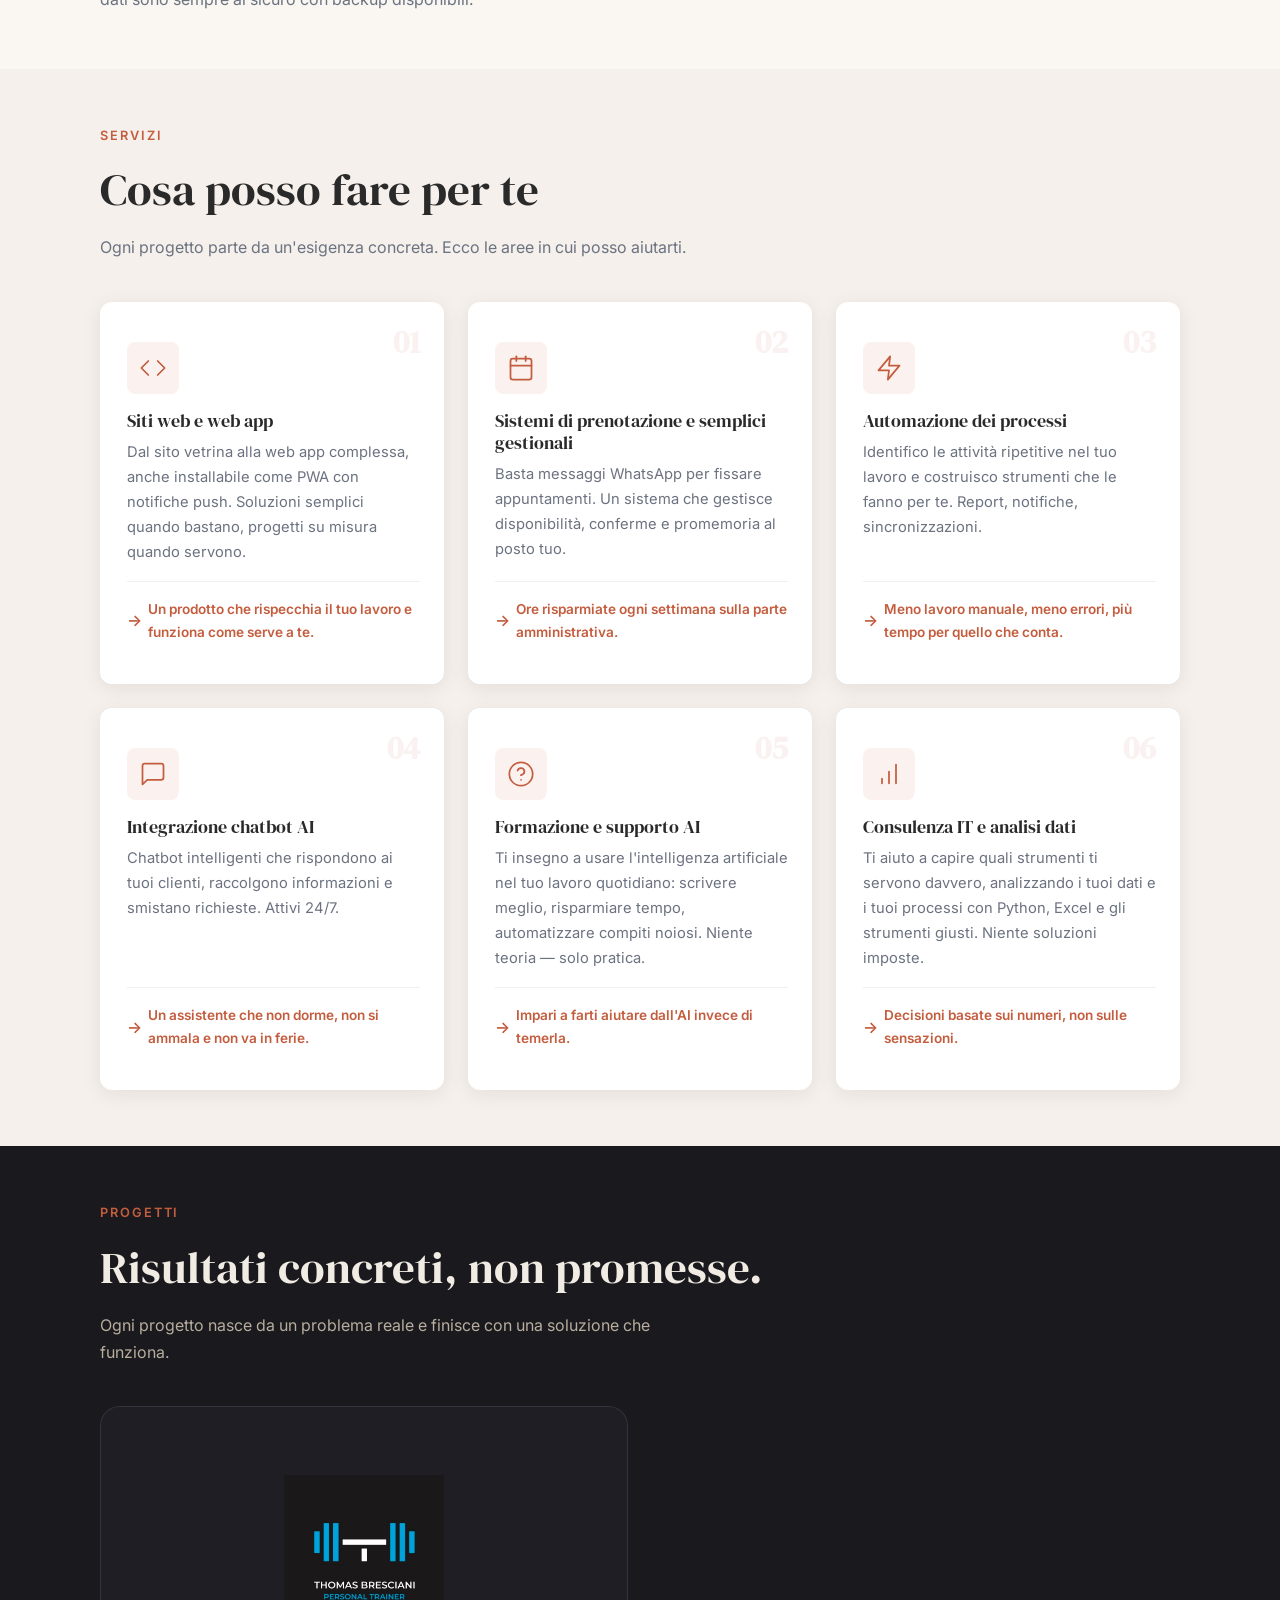
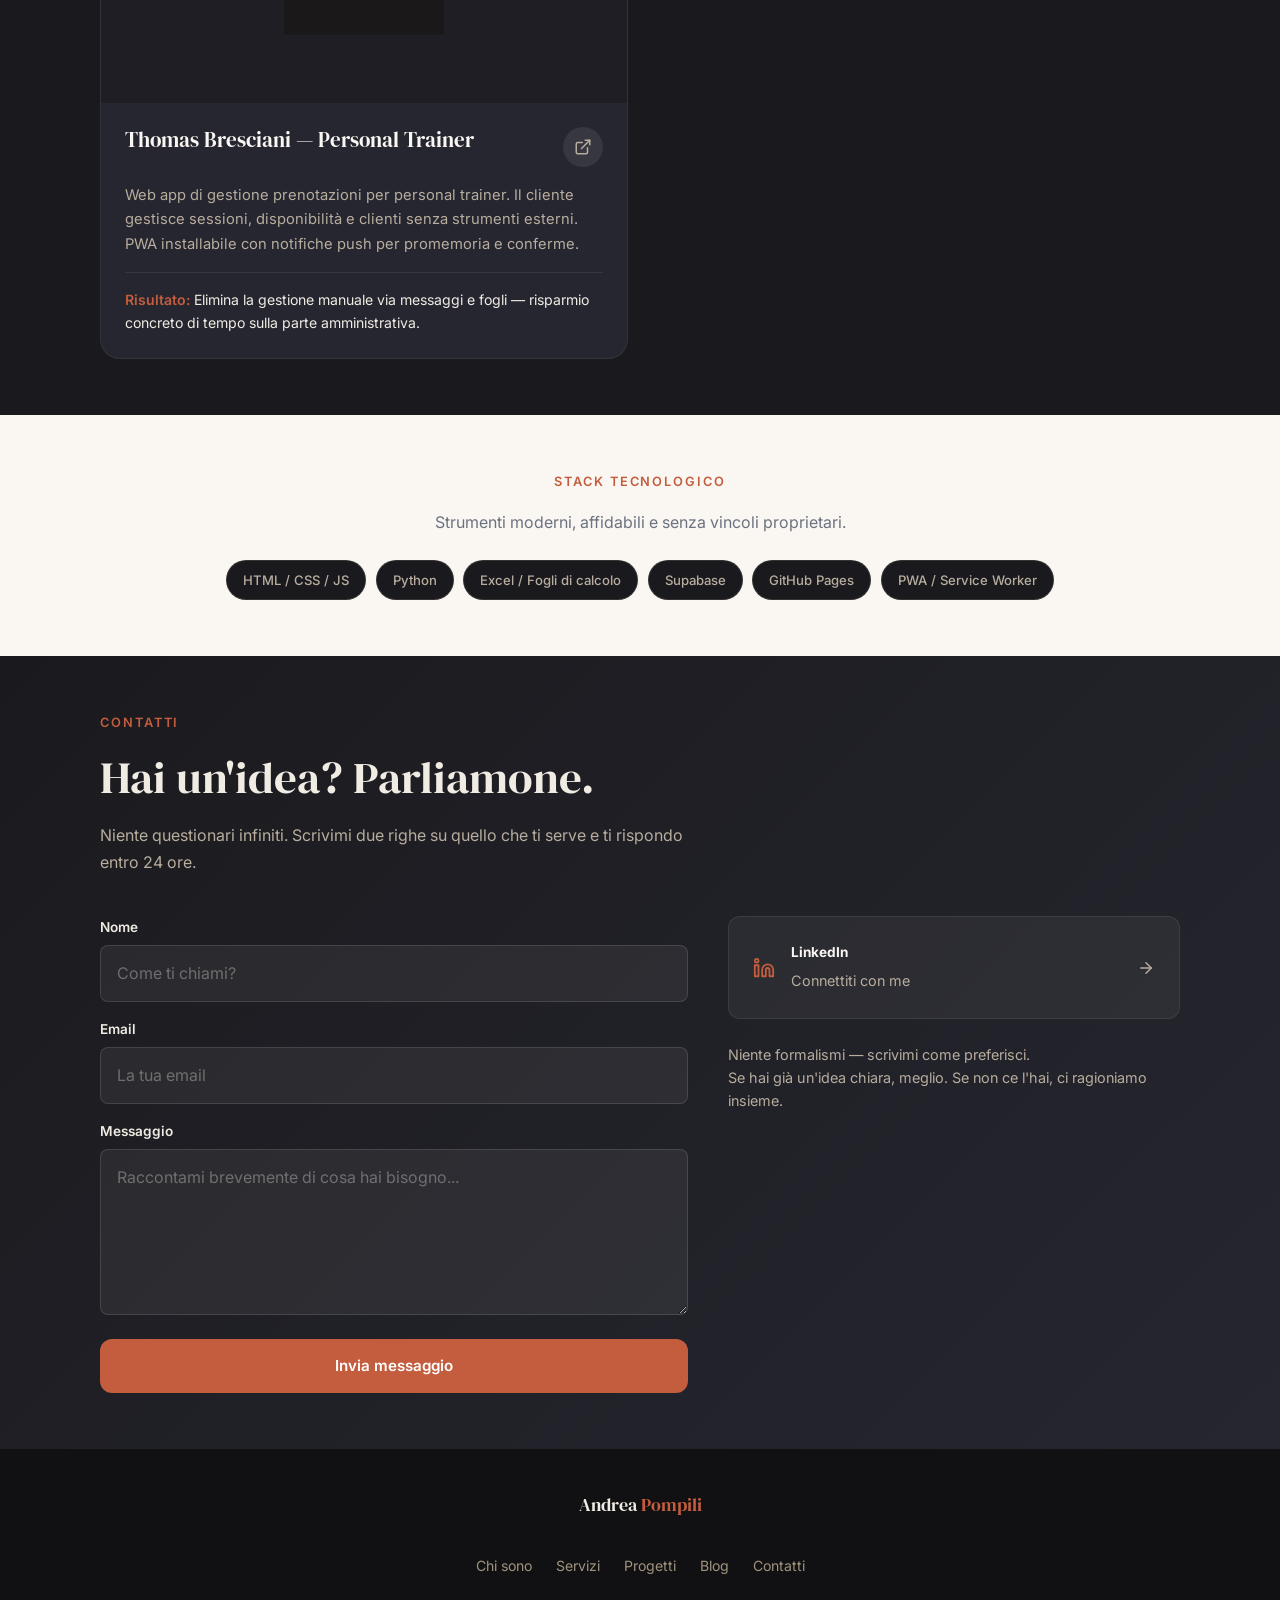
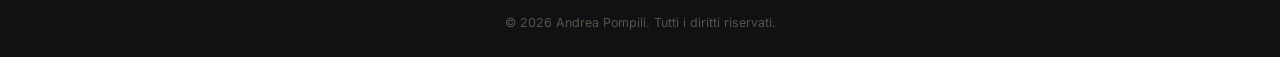
==== commit 637bbc15: "Aggiorna testi hero e chi sono, restyling card servizi Rende sottotitolo e titolo chi sono più gener" ====
--- a/index.html
+++ b/index.html
@@ -69,7 +69,7 @@
             <div class="hero__inner container">
                 <div class="hero__text">
                     <h1 class="hero__title">Automatizzo ciò che ti rallenta.<br> Tu pensi al tuo lavoro.</h1>
-                    <p class="hero__subtitle">Costruisco siti web, web app e strumenti digitali per professionisti e piccole imprese — anche su misura, quando serve.</p>
+                    <p class="hero__subtitle">Aiuto professionisti e piccole imprese a lavorare meglio con la tecnologia — semplificando processi, automatizzando attività e creando strumenti su misura.</p>
                     <div class="hero__actions">
                         <a href="#contatti" class="btn btn--primary">Parliamo del tuo progetto</a>
                         <a href="#progetti" class="btn btn--outline">Guarda i progetti</a>
@@ -96,7 +96,7 @@
                 <div class="section__label reveal">Chi sono</div>
                 <div class="about">
                     <div class="about__text reveal">
-                        <h2>Sviluppo quello che ti serve, niente di più.</h2>
+                        <h2>Ti aiuto a fare di più, con meno fatica.</h2>
                         <p>Vengo dal mondo IT — analisi dati, infrastrutture, sistemi. Ho passato anni a capire come funzionano le cose sotto il cofano, dal server casalingo alla rete aziendale. Lavoro con Python, Excel e strumenti di analisi dati tanto quanto con il codice web. Oggi uso quell'esperienza per costruire strumenti digitali che funzionano davvero.</p>
                         <p>Studio il tuo caso, valuto le opzioni e ti propongo la soluzione più adatta — a volte basta qualcosa di semplice ed efficace, altre volte serve un progetto su misura. Nessun approccio imposto.</p>
                         <p>Sviluppo siti web, web app, PWA installabili, semplici gestionali e sistemi di prenotazione. Quando ha senso, integro strumenti di intelligenza artificiale — come chatbot o automazioni — per semplificare processi che altrimenti richiederebbero tempo e attenzione manuali.</p>
@@ -134,6 +134,7 @@
                 <div class="services-grid">
 
                     <div class="service-card reveal">
+                        <span class="service-card__number">01</span>
                         <div class="service-card__icon">
                             <svg width="28" height="28" viewBox="0 0 24 24" fill="none" stroke="currentColor" stroke-width="1.5" stroke-linecap="round" stroke-linejoin="round"><polyline points="16 18 22 12 16 6"></polyline><polyline points="8 6 2 12 8 18"></polyline></svg>
                         </div>
@@ -143,6 +144,7 @@
                     </div>
 
                     <div class="service-card reveal">
+                        <span class="service-card__number">02</span>
                         <div class="service-card__icon">
                             <svg width="28" height="28" viewBox="0 0 24 24" fill="none" stroke="currentColor" stroke-width="1.5" stroke-linecap="round" stroke-linejoin="round"><rect x="3" y="4" width="18" height="18" rx="2" ry="2"></rect><line x1="16" y1="2" x2="16" y2="6"></line><line x1="8" y1="2" x2="8" y2="6"></line><line x1="3" y1="10" x2="21" y2="10"></line></svg>
                         </div>
@@ -152,6 +154,7 @@
                     </div>
 
                     <div class="service-card reveal">
+                        <span class="service-card__number">03</span>
                         <div class="service-card__icon">
                             <svg width="28" height="28" viewBox="0 0 24 24" fill="none" stroke="currentColor" stroke-width="1.5" stroke-linecap="round" stroke-linejoin="round"><polygon points="13 2 3 14 12 14 11 22 21 10 12 10 13 2"></polygon></svg>
                         </div>
@@ -161,6 +164,7 @@
                     </div>
 
                     <div class="service-card reveal">
+                        <span class="service-card__number">04</span>
                         <div class="service-card__icon">
                             <svg width="28" height="28" viewBox="0 0 24 24" fill="none" stroke="currentColor" stroke-width="1.5" stroke-linecap="round" stroke-linejoin="round"><path d="M21 15a2 2 0 0 1-2 2H7l-4 4V5a2 2 0 0 1 2-2h14a2 2 0 0 1 2 2z"></path></svg>
                         </div>
@@ -170,6 +174,7 @@
                     </div>
 
                     <div class="service-card reveal">
+                        <span class="service-card__number">05</span>
                         <div class="service-card__icon">
                             <svg width="28" height="28" viewBox="0 0 24 24" fill="none" stroke="currentColor" stroke-width="1.5" stroke-linecap="round" stroke-linejoin="round"><circle cx="12" cy="12" r="10"></circle><path d="M9.09 9a3 3 0 0 1 5.83 1c0 2-3 3-3 3"></path><line x1="12" y1="17" x2="12.01" y2="17"></line></svg>
                         </div>
@@ -179,6 +184,7 @@
                     </div>
 
                     <div class="service-card reveal">
+                        <span class="service-card__number">06</span>
                         <div class="service-card__icon">
                             <svg width="28" height="28" viewBox="0 0 24 24" fill="none" stroke="currentColor" stroke-width="1.5" stroke-linecap="round" stroke-linejoin="round"><line x1="12" y1="20" x2="12" y2="10"></line><line x1="18" y1="20" x2="18" y2="4"></line><line x1="6" y1="20" x2="6" y2="16"></line></svg>
                         </div>
--- a/assets/css/style.css
+++ b/assets/css/style.css
@@ -501,32 +501,38 @@
 
 .service-card {
     background: #fff;
-    padding: var(--space-md) var(--space-md) var(--space-lg);
+    padding: var(--space-lg) var(--space-md) var(--space-lg);
     border-radius: var(--radius);
     box-shadow: var(--shadow);
     position: relative;
     overflow: hidden;
     transition: transform var(--transition), box-shadow var(--transition);
-}
-/* Accent top bar on hover */
-.service-card::before {
-    content: '';
+    border-left: 3px solid transparent;
+    display: flex;
+    flex-direction: column;
+}
+/* Accent left bar on hover */
+.service-card:hover {
+    transform: translateY(-6px);
+    box-shadow: var(--shadow-lg);
+    border-left-color: var(--terracotta);
+}
+
+/* Numero progressivo */
+.service-card__number {
     position: absolute;
-    top: 0;
-    left: 0;
-    right: 0;
-    height: 3px;
-    background: var(--terracotta);
-    transform: scaleX(0);
-    transform-origin: left;
-    transition: transform var(--transition);
-}
-.service-card:hover::before {
-    transform: scaleX(1);
-}
-.service-card:hover {
-    transform: translateY(-4px);
-    box-shadow: var(--shadow-lg);
+    top: var(--space-md);
+    right: var(--space-md);
+    font-family: var(--font-display);
+    font-size: 2rem;
+    font-weight: 700;
+    color: rgba(196,93,62,0.08);
+    line-height: 1;
+    pointer-events: none;
+    transition: color var(--transition);
+}
+.service-card:hover .service-card__number {
+    color: rgba(196,93,62,0.18);
 }
 
 .service-card__icon {
@@ -539,26 +545,44 @@
     justify-content: center;
     color: var(--terracotta);
     margin-bottom: var(--space-sm);
+    transition: background var(--transition), color var(--transition);
+}
+.service-card:hover .service-card__icon {
+    background: var(--terracotta);
+    color: #fff;
 }
 
 .service-card h3 {
     margin-bottom: var(--space-xs);
+    font-size: 1.1rem;
 }
 
 .service-card p {
     font-size: 0.92rem;
     color: var(--text-muted);
-    line-height: 1.6;
+    line-height: 1.7;
     margin-bottom: var(--space-sm);
+    flex-grow: 1;
 }
 
 .service-card__benefit {
-    display: block;
+    display: inline-flex;
+    align-items: center;
+    gap: 0.4rem;
     font-size: 0.85rem;
     font-weight: 600;
-    color: var(--sage);
-    padding-top: var(--space-xs);
+    color: var(--terracotta);
+    padding-top: var(--space-sm);
     border-top: 1px solid rgba(0,0,0,0.06);
+    margin-top: auto;
+}
+.service-card__benefit::before {
+    content: '\2192';
+    font-size: 1rem;
+    transition: transform var(--transition);
+}
+.service-card:hover .service-card__benefit::before {
+    transform: translateX(4px);
 }
 
 
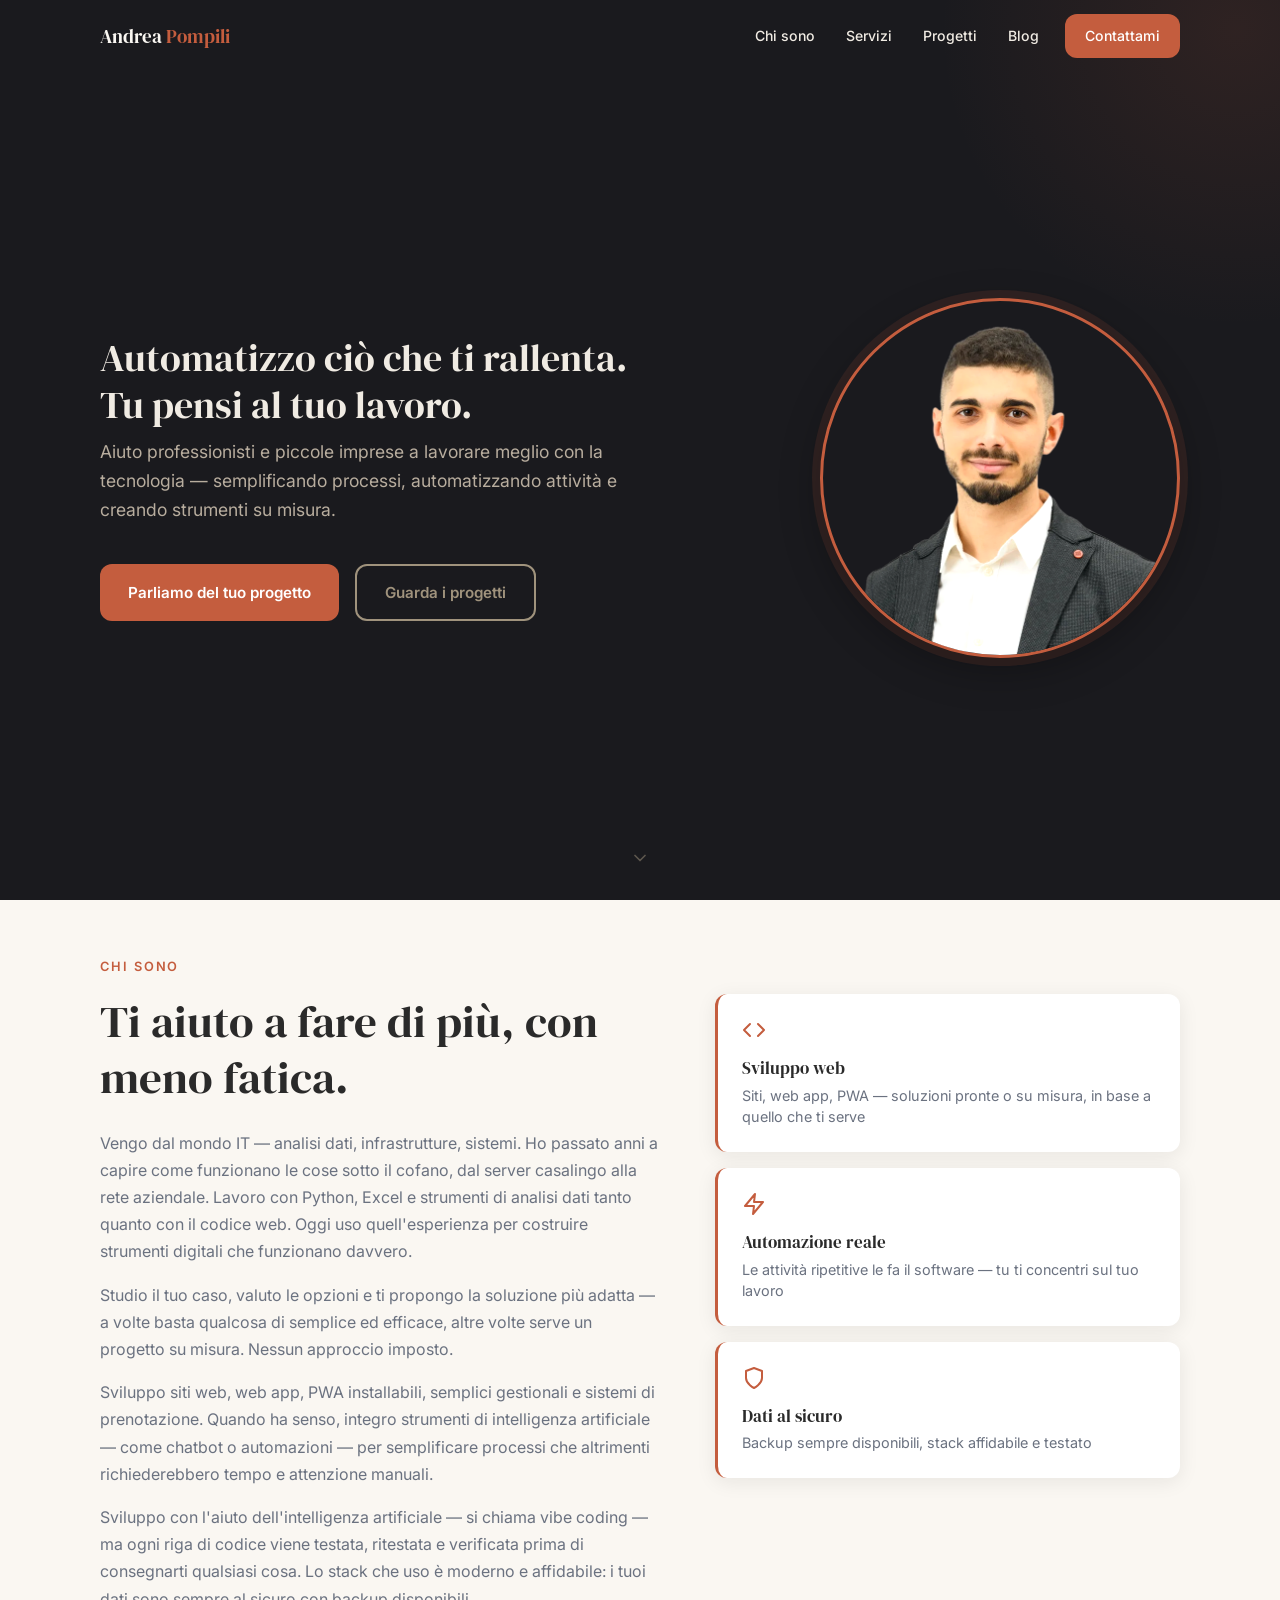
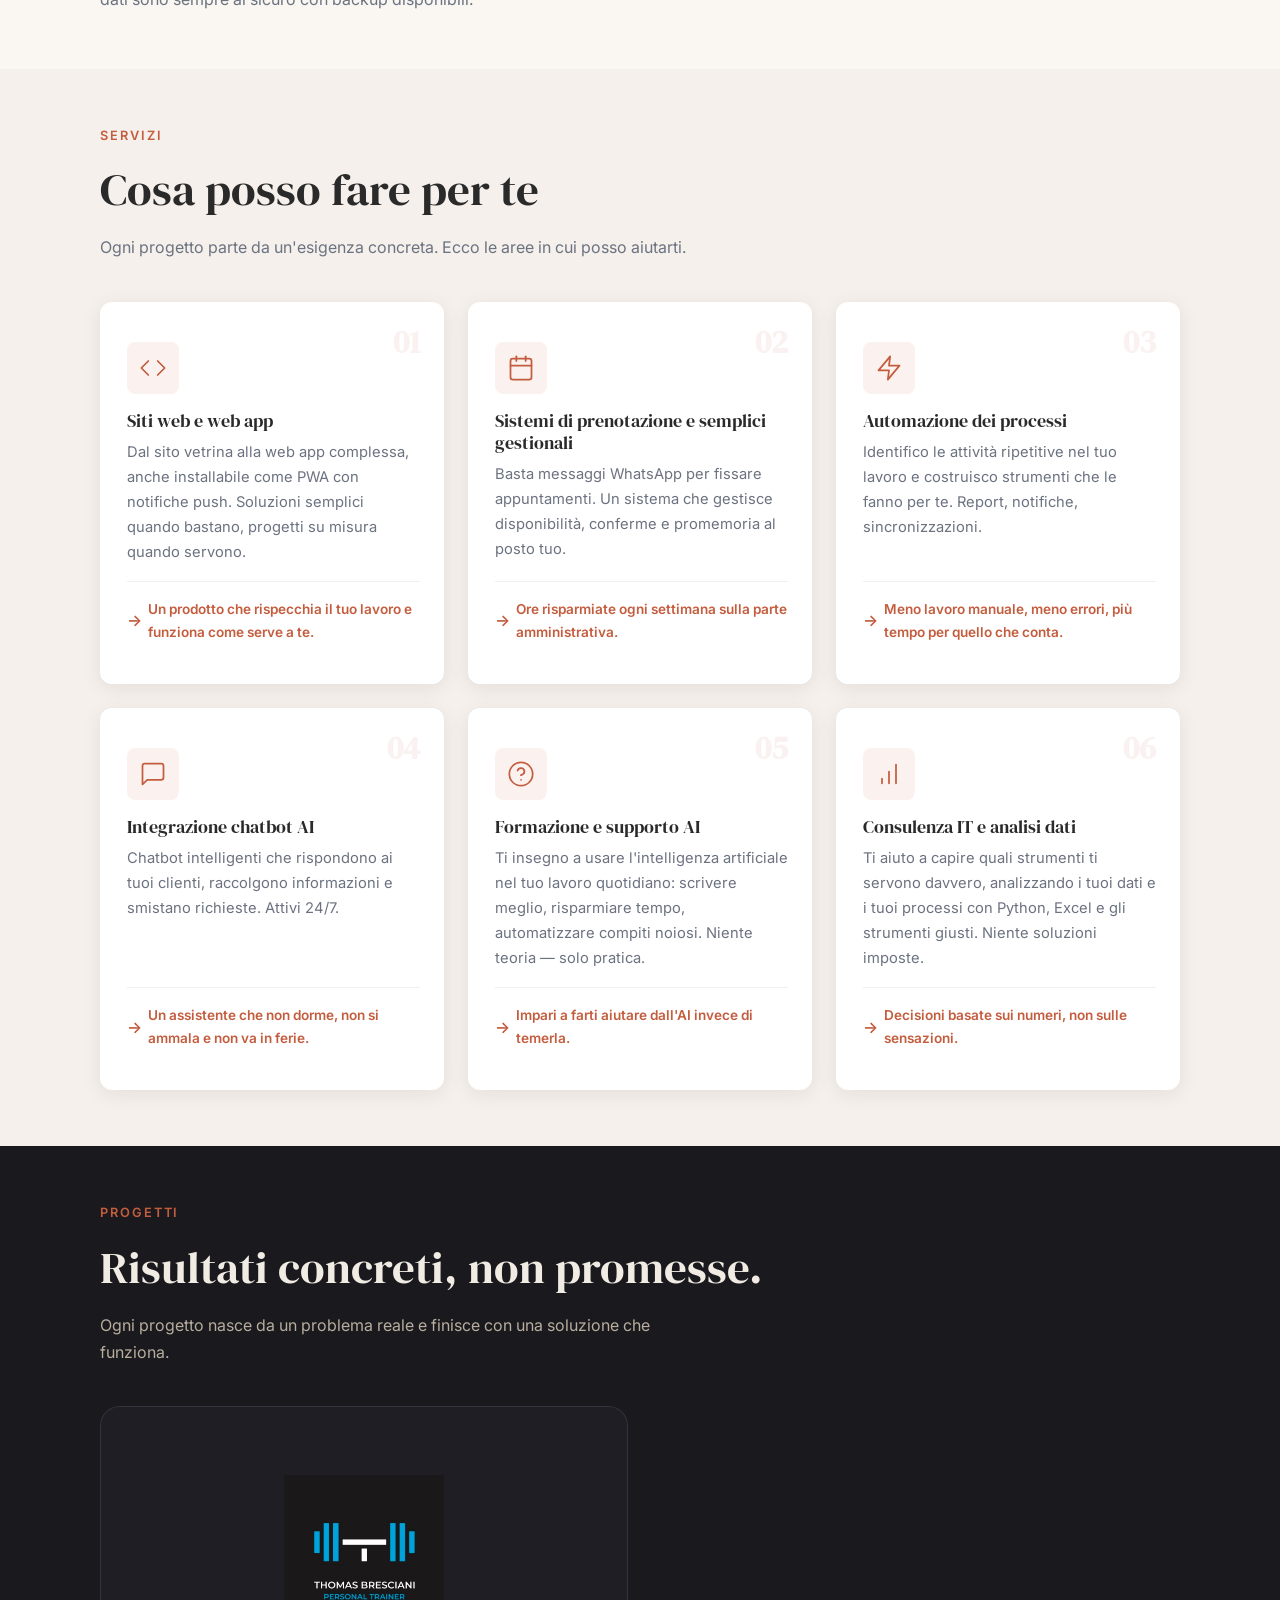
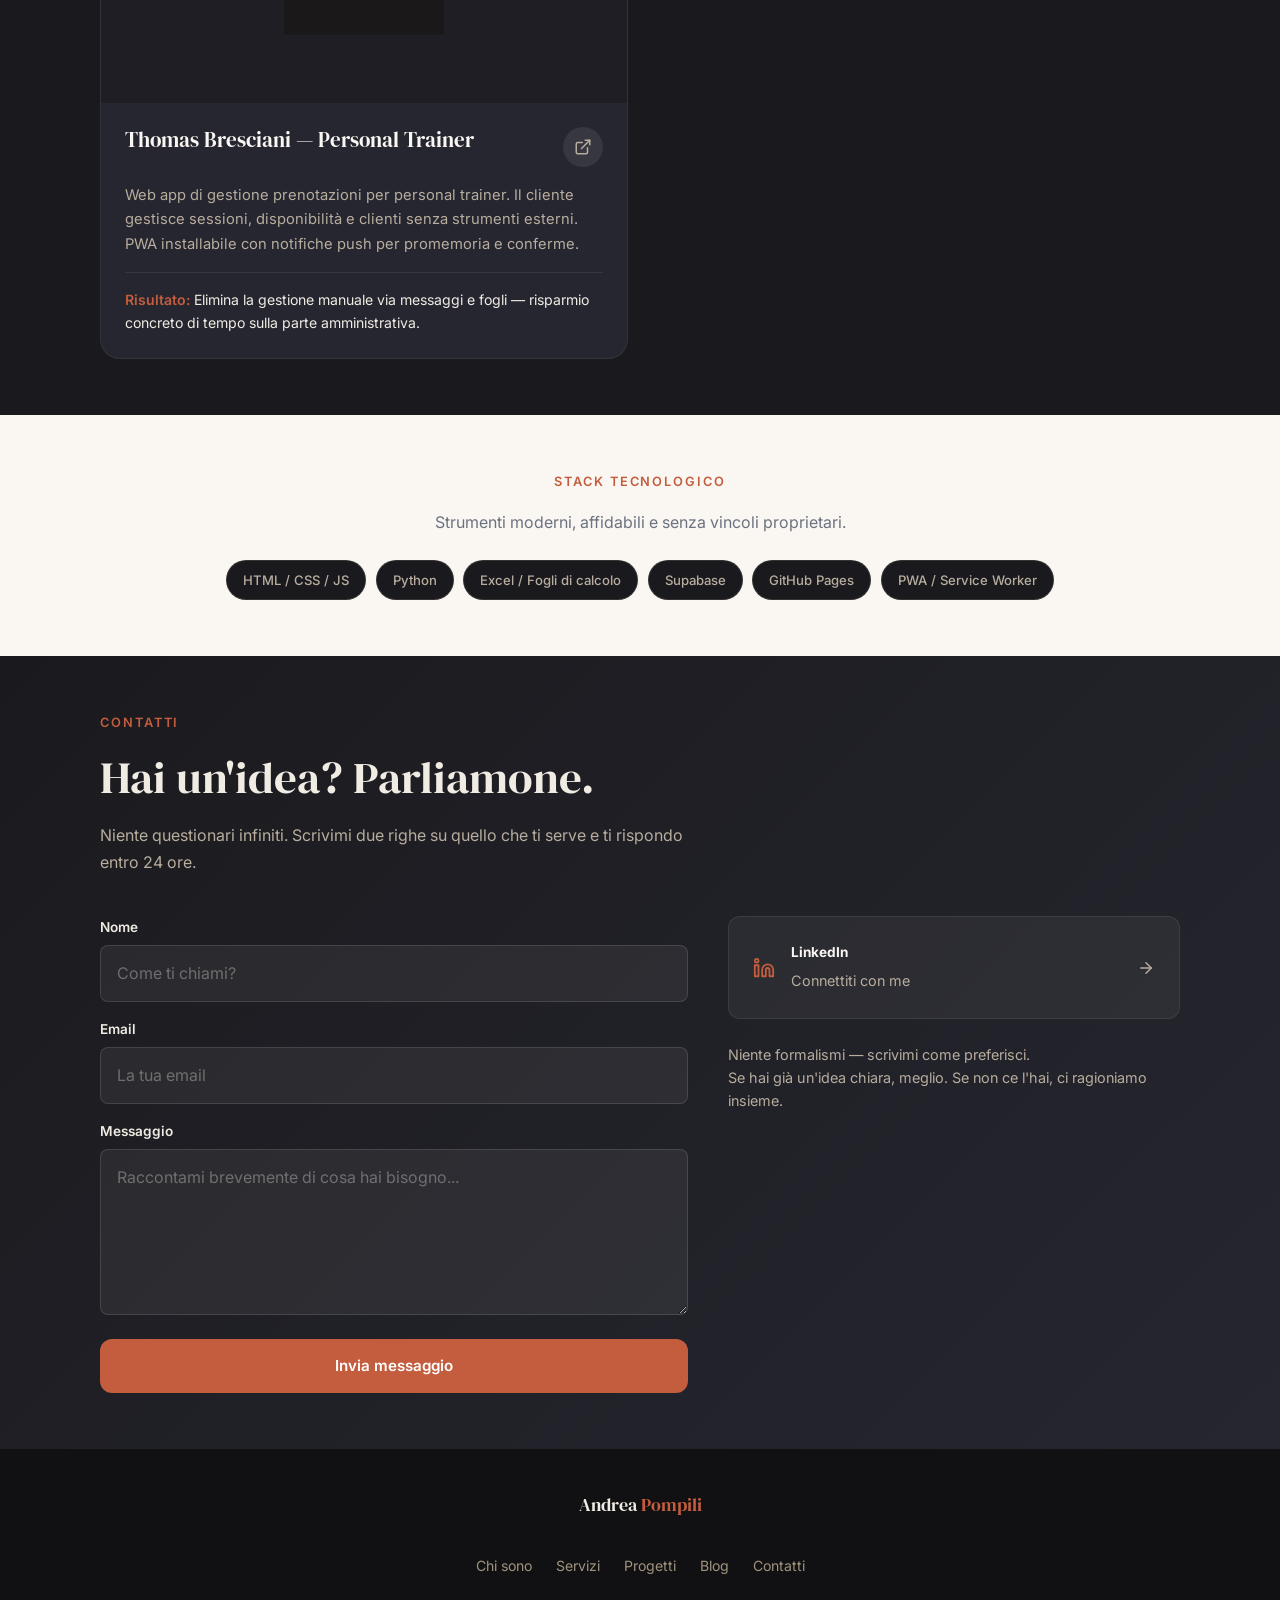
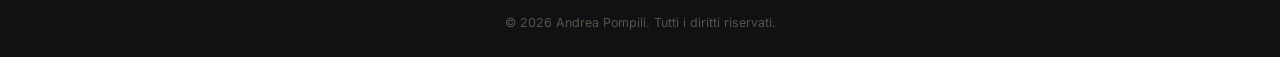
==== commit 241f9e65: "Ottimizza immagine profilo: da 11MB PNG a 64KB WebP Ridimensiona andrea.png (3713x3314) in andrea.we" ====
--- a/index.html
+++ b/index.html
@@ -8,12 +8,12 @@
     <meta property="og:title" content="Andrea Pompili — Siti web e strumenti digitali su misura">
     <meta property="og:description" content="Strumenti digitali su misura per professionisti e piccole imprese. Automazione, semplici gestionali, prenotazioni.">
     <meta property="og:type" content="website">
-    <meta property="og:image" content="assets/img/andrea.png">
+    <meta property="og:image" content="assets/img/andrea.webp">
     <meta name="theme-color" content="#1A1A1E">
     <link rel="preconnect" href="https://fonts.googleapis.com">
     <link rel="preconnect" href="https://fonts.gstatic.com" crossorigin>
     <link href="https://fonts.googleapis.com/css2?family=DM+Serif+Display&family=Inter:wght@400;500;600;700&display=swap" rel="stylesheet">
-    <link rel="icon" type="image/png" href="assets/img/andrea.png">
+    <link rel="icon" type="image/png" href="assets/img/andrea-favicon.png">
     <link rel="stylesheet" href="assets/css/style.css">
 </head>
 <body>
@@ -77,7 +77,7 @@
                 </div>
                 <div class="hero__image">
                     <div class="hero__photo-frame">
-                        <img src="assets/img/andrea.png" alt="Andrea Pompili" loading="eager">
+                        <img src="assets/img/andrea.webp" alt="Andrea Pompili" loading="eager">
                     </div>
                 </div>
             </div>
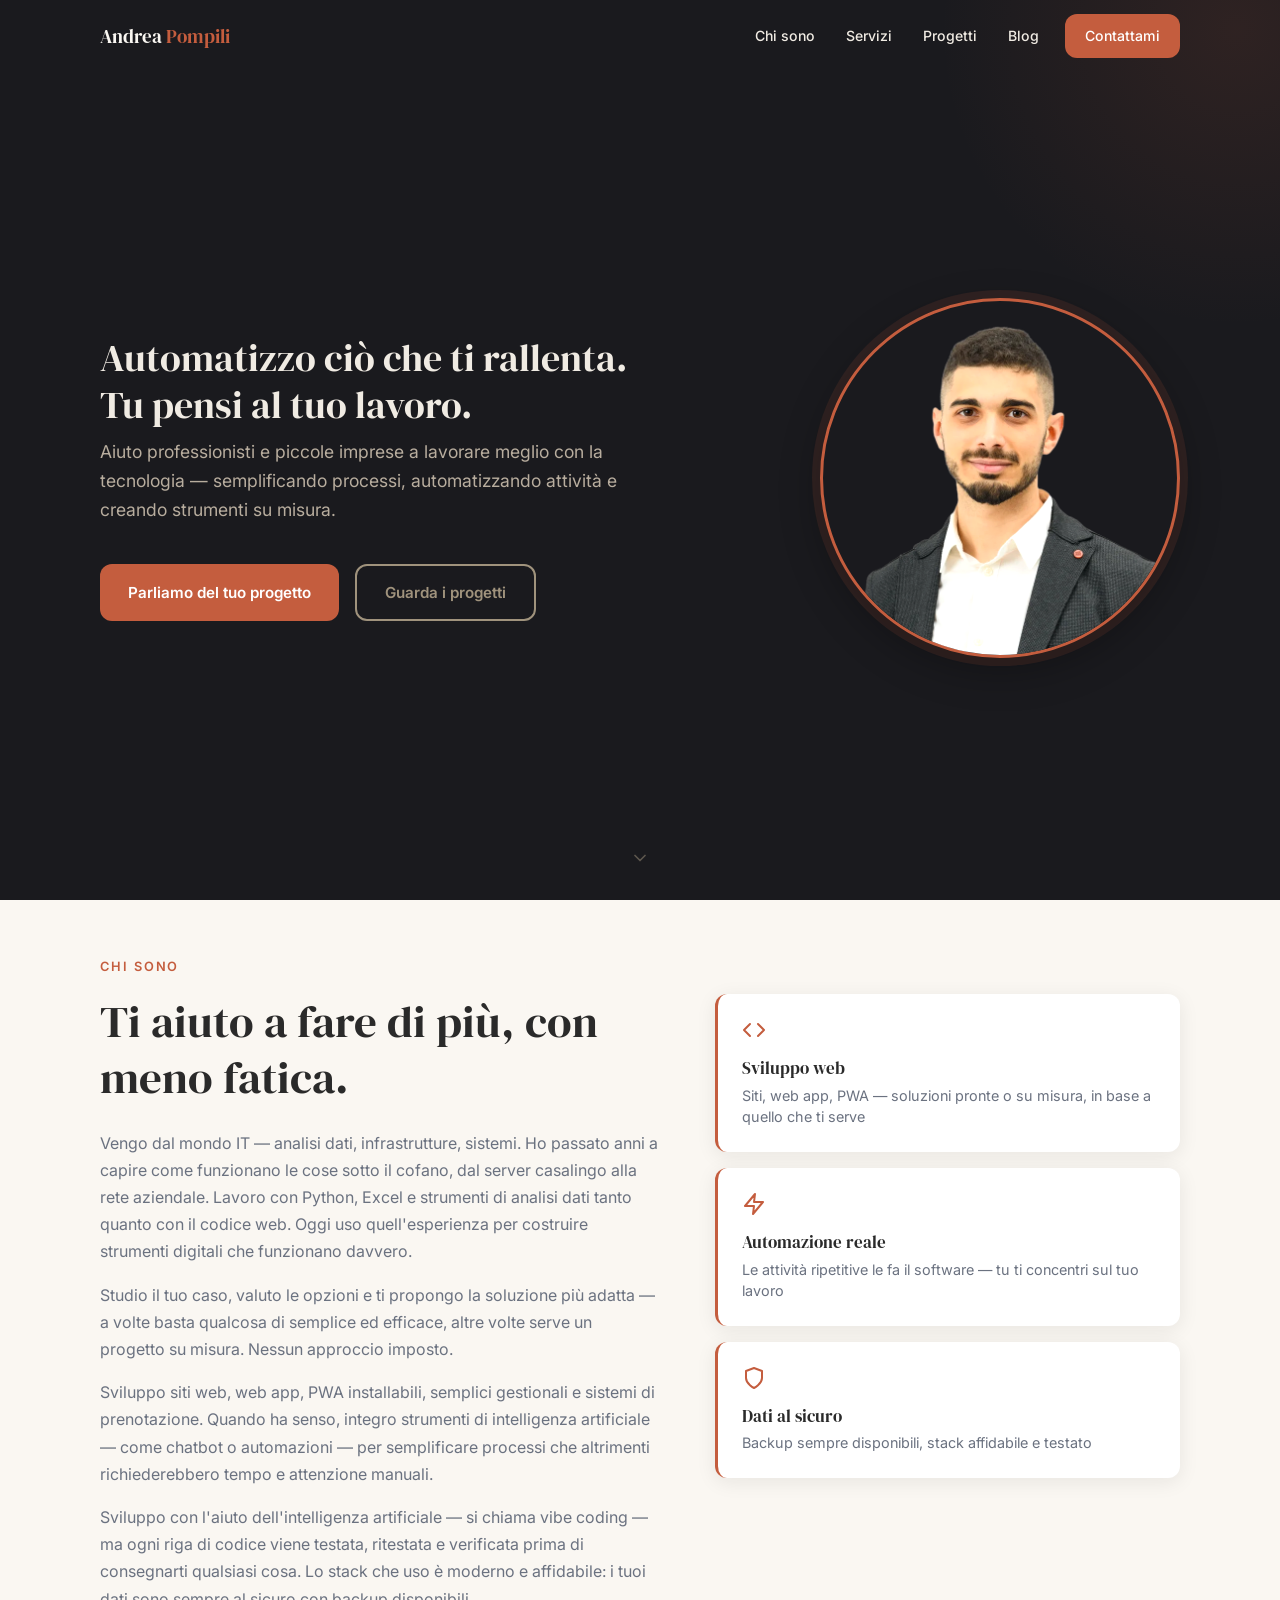
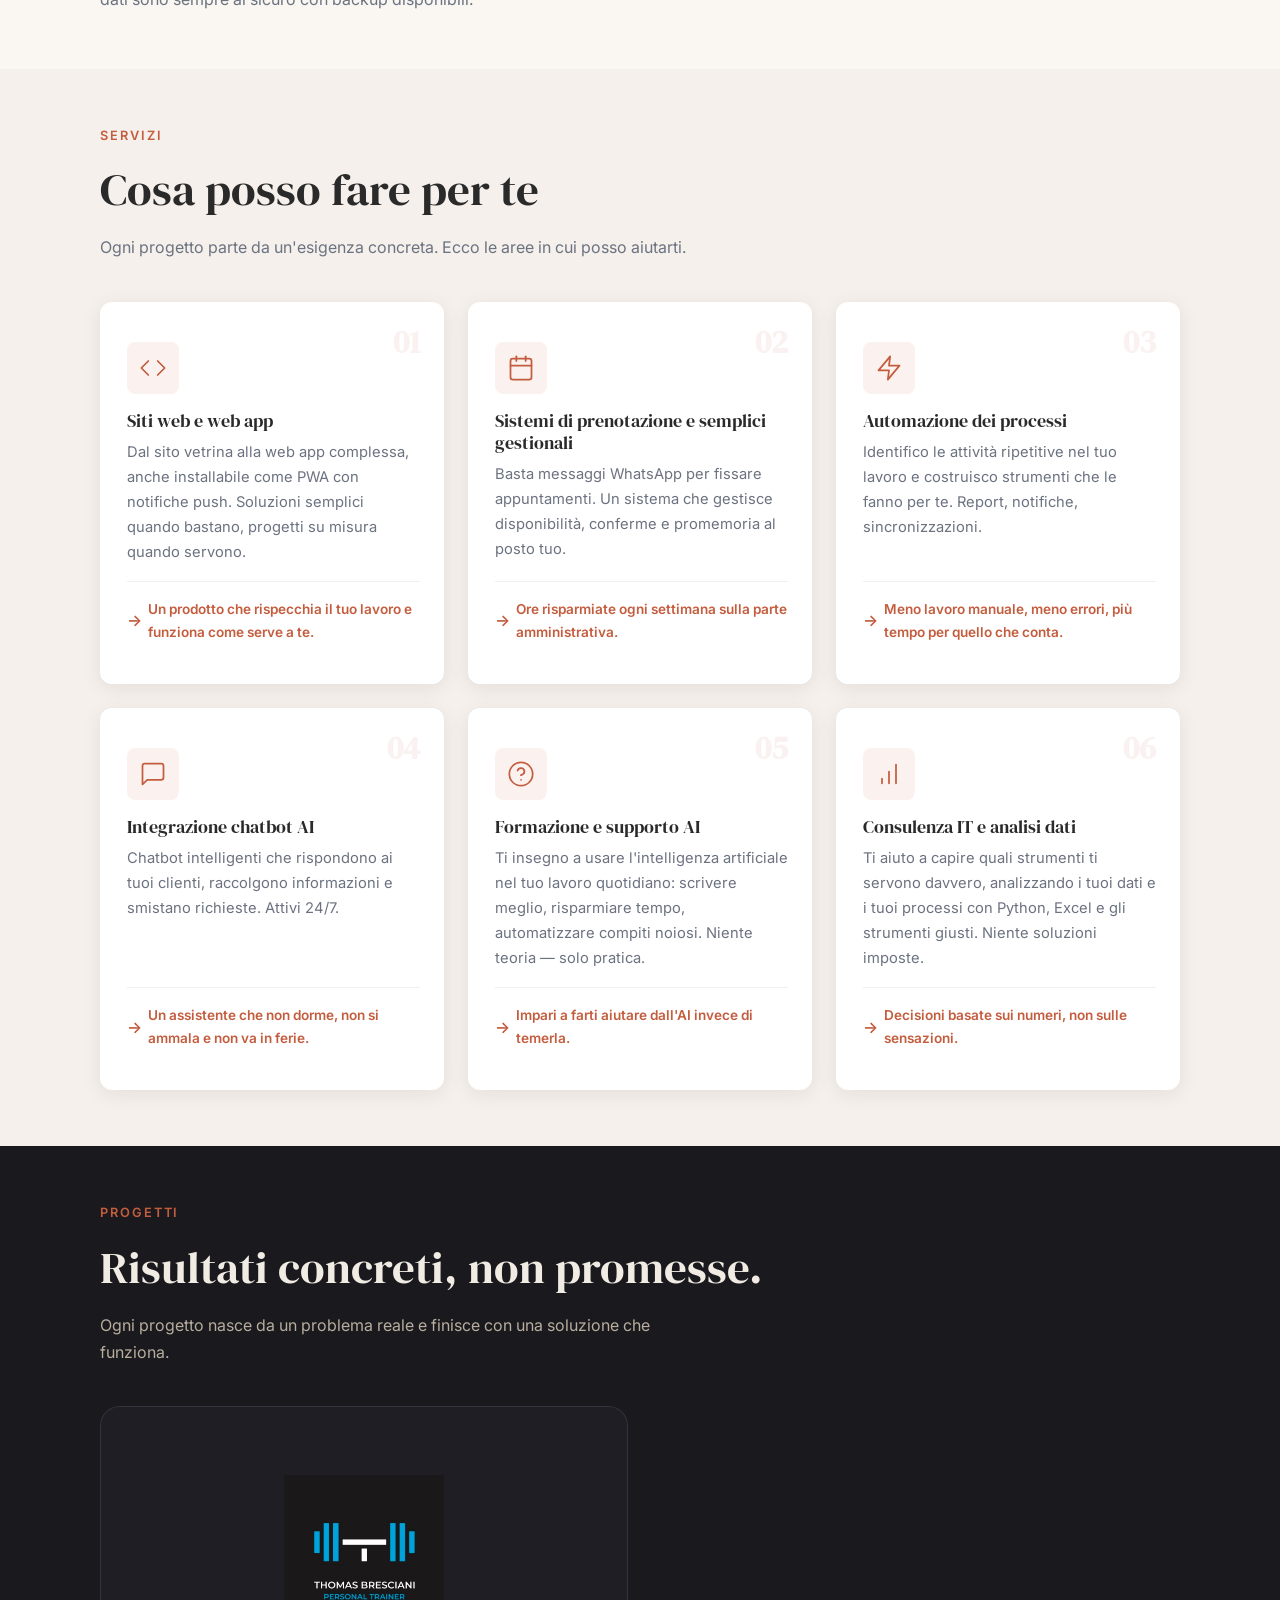
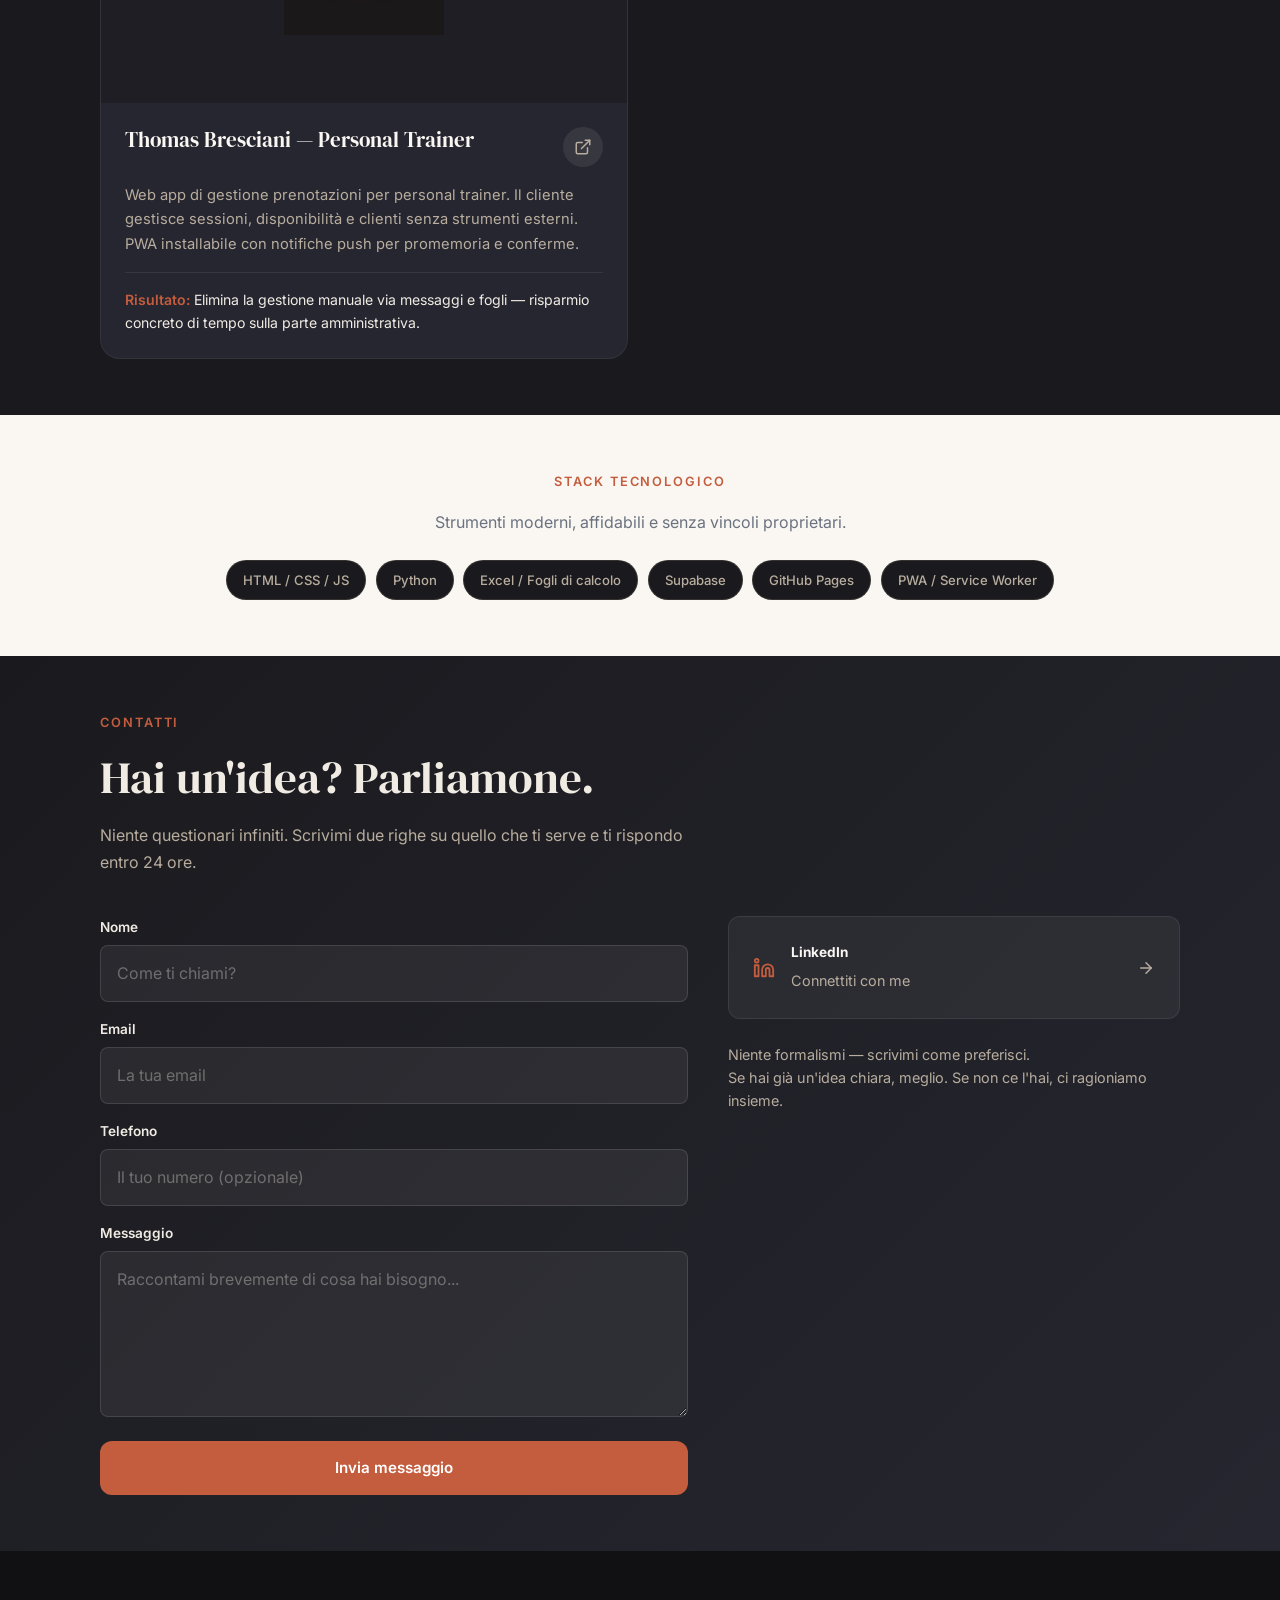
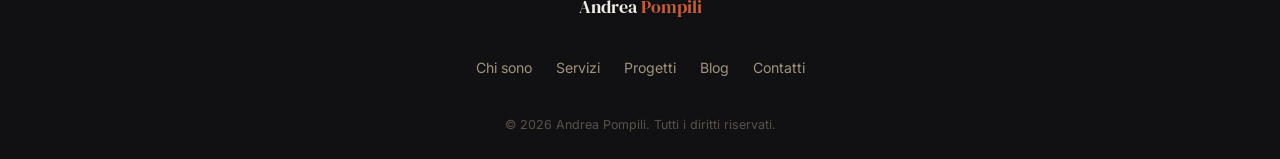
==== commit 9cf3c11c: "Aggiunge campo telefono opzionale al form contatti Co-Authored-By: Claude Opus 4.6 (1M context) <nor" ====
--- a/index.html
+++ b/index.html
@@ -237,7 +237,10 @@
                 <h2 class="section__title reveal">Hai un'idea? Parliamone.</h2>
                 <p class="section__desc reveal">Niente questionari infiniti. Scrivimi due righe su quello che ti serve e ti rispondo entro 24 ore.</p>
                 <div class="contact-grid">
-                    <form class="contact-form reveal" id="contact-form">
+                    <form class="contact-form reveal" id="contact-form" action="https://api.web3forms.com/submit" method="POST">
+                        <input type="hidden" name="access_key" value="e6c99299-6268-48d8-9937-2bb806e91eed">
+                        <input type="hidden" name="subject" value="Nuovo messaggio dal sito andreapompili.it">
+                        <input type="checkbox" name="botcheck" class="hidden" style="display: none;">
                         <div class="form-group">
                             <label for="contact-name">Nome</label>
                             <input type="text" id="contact-name" name="name" required autocomplete="name" placeholder="Come ti chiami?">
@@ -245,6 +248,10 @@
                         <div class="form-group">
                             <label for="contact-email">Email</label>
                             <input type="email" id="contact-email" name="email" required autocomplete="email" placeholder="La tua email">
+                        </div>
+                        <div class="form-group">
+                            <label for="contact-phone">Telefono</label>
+                            <input type="tel" id="contact-phone" name="phone" autocomplete="tel" placeholder="Il tuo numero (opzionale)">
                         </div>
                         <div class="form-group">
                             <label for="contact-message">Messaggio</label>
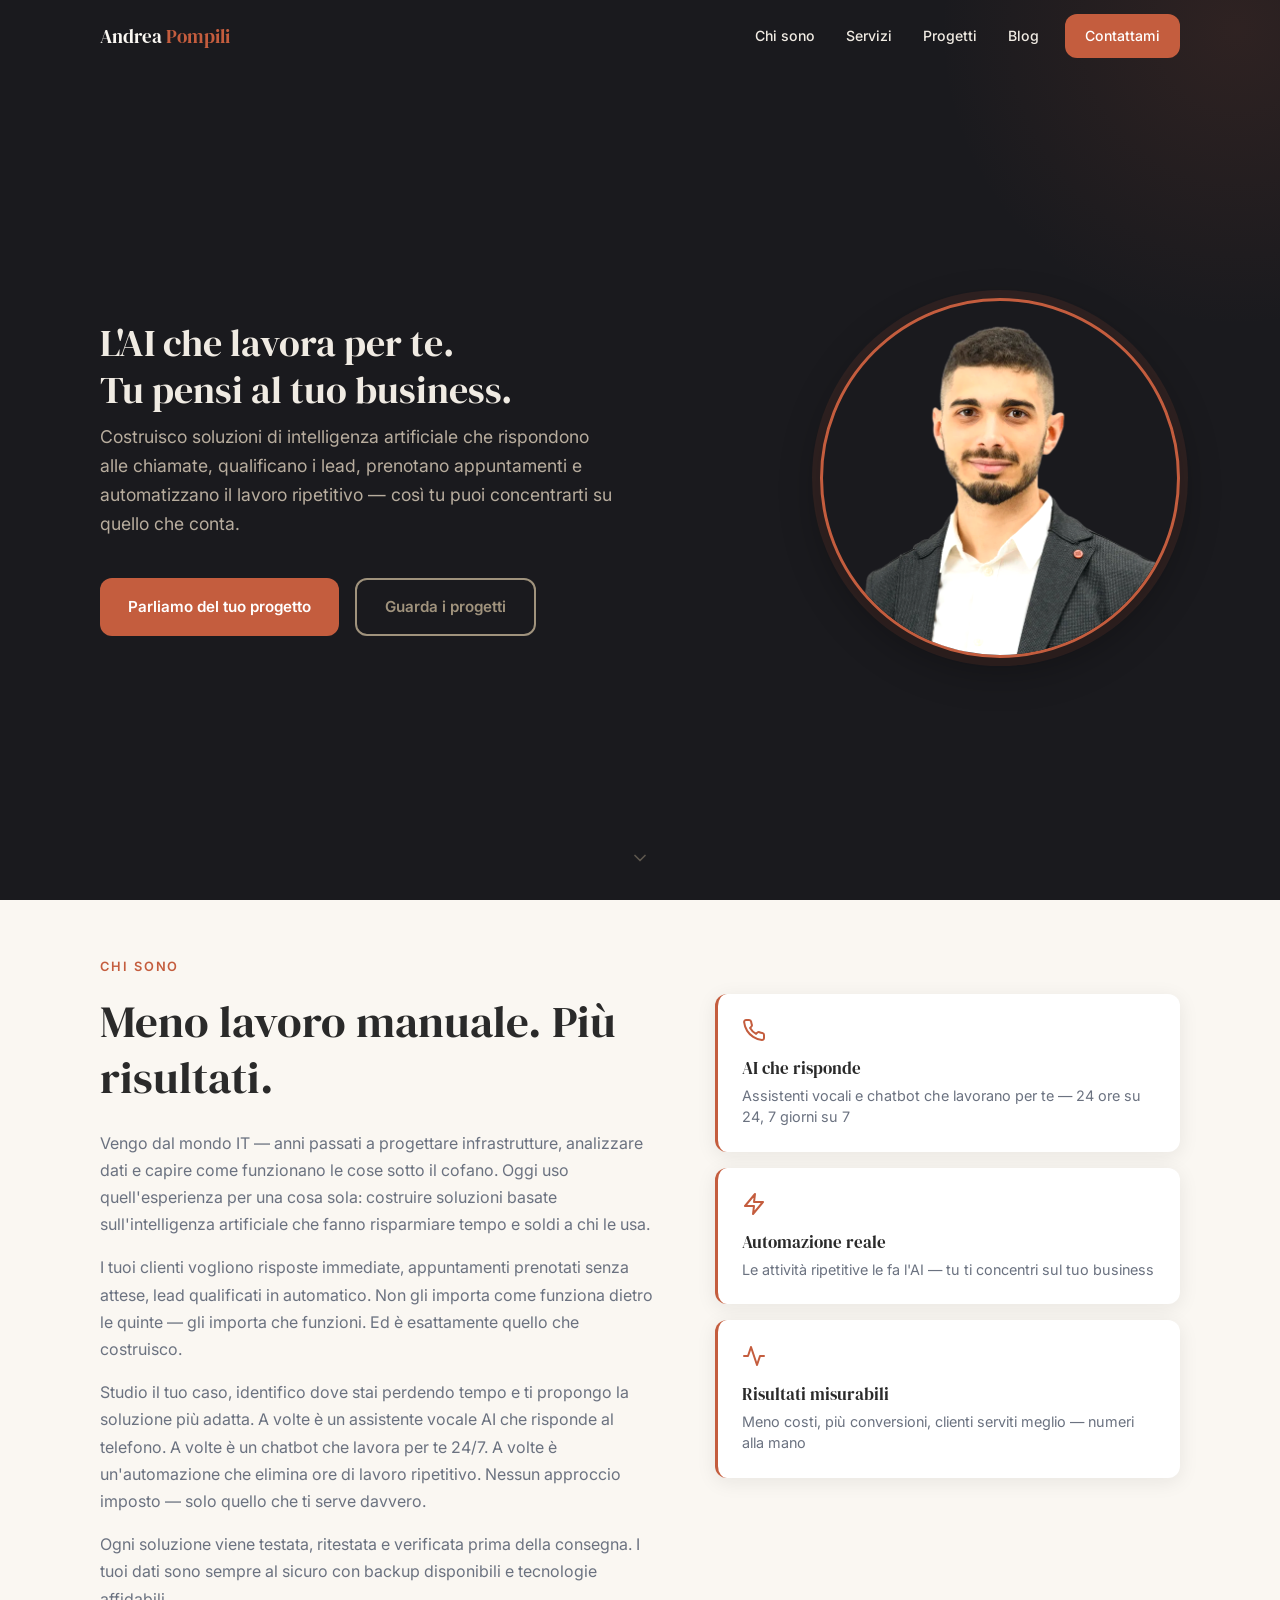
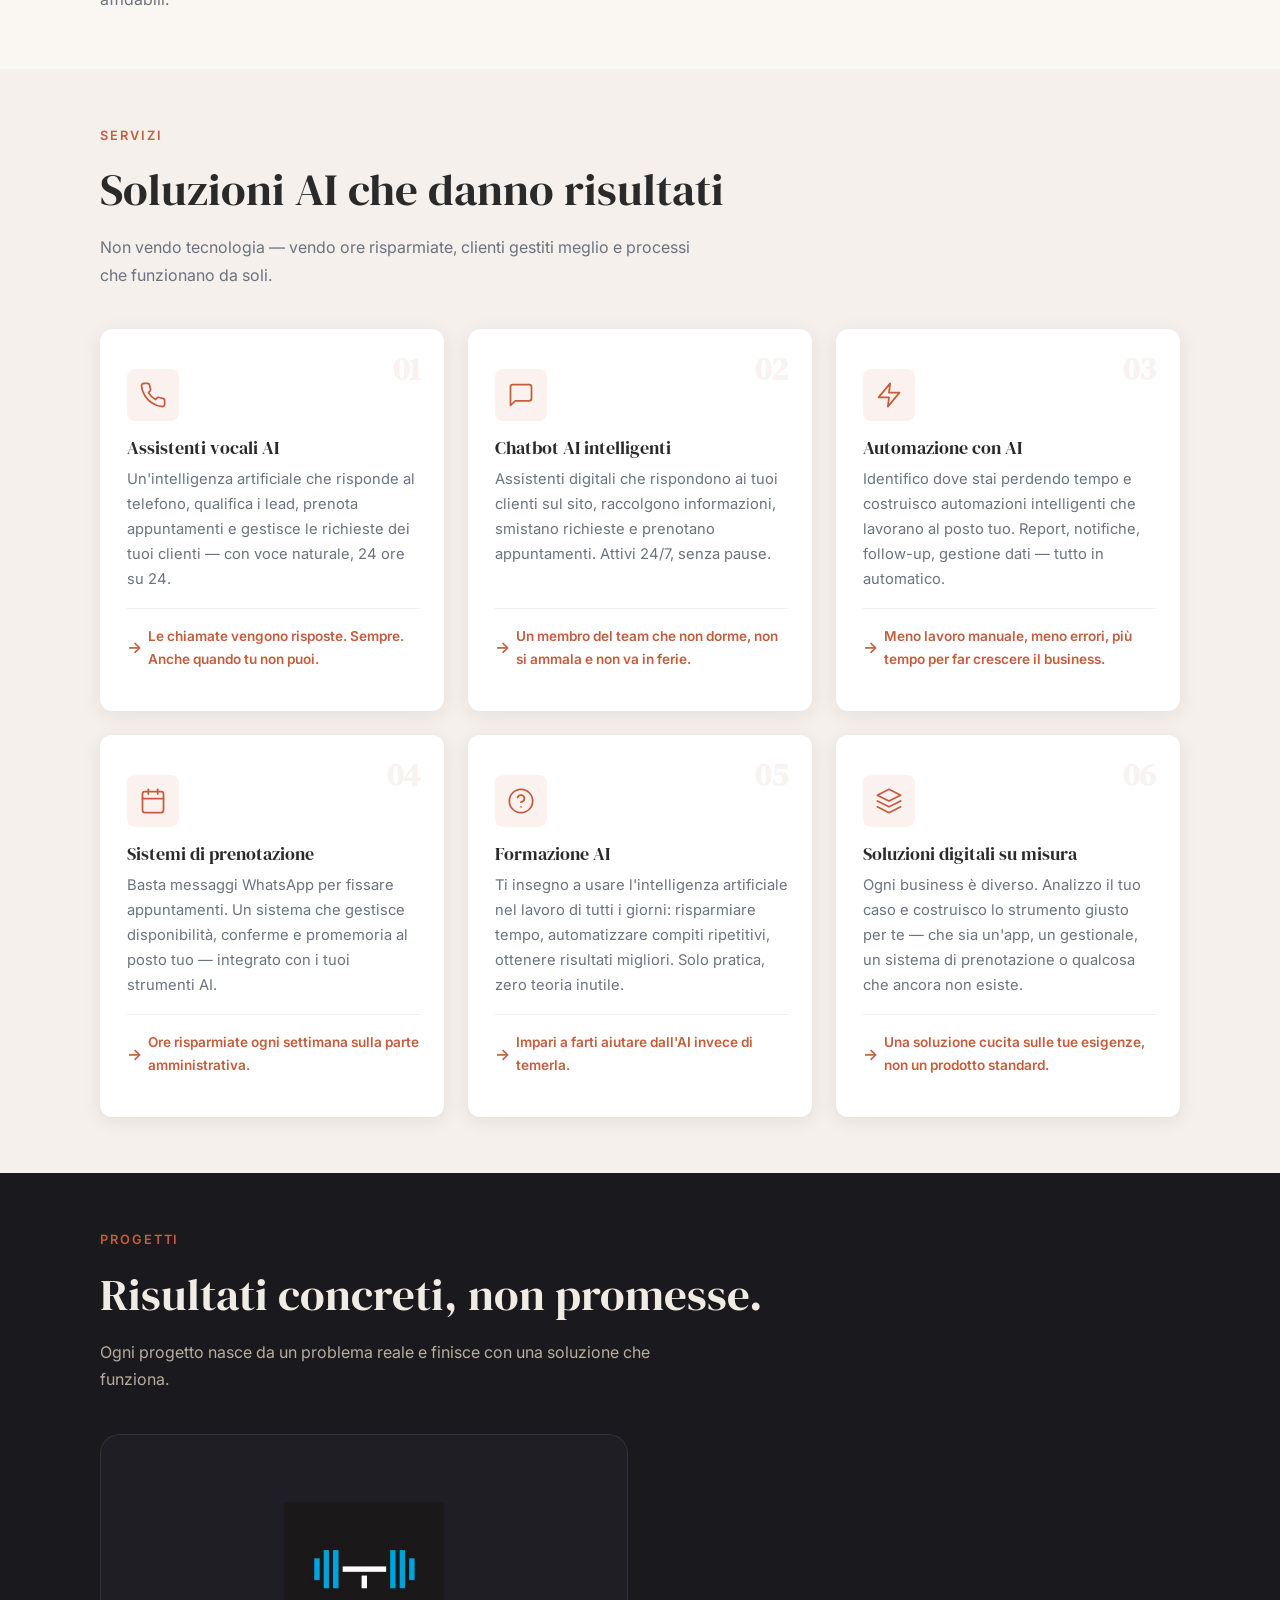
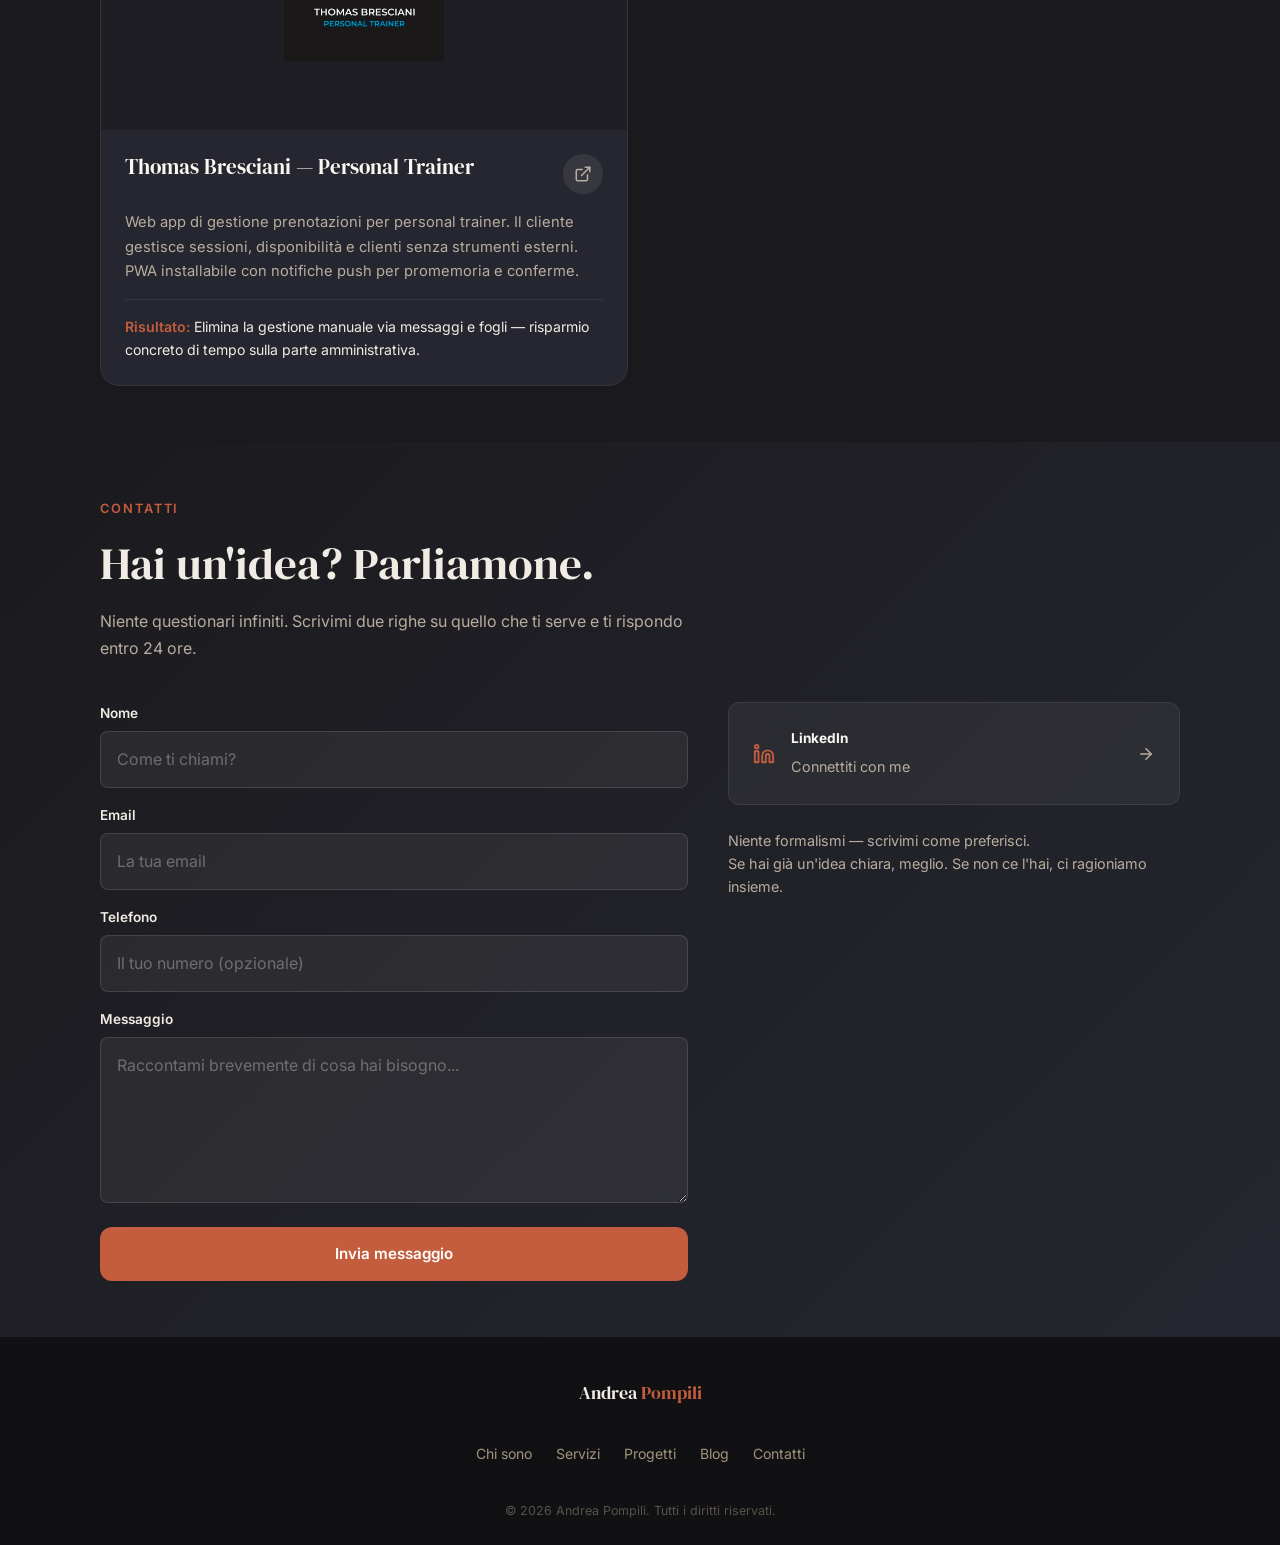
==== commit c5b7a6ca: "Rifocalizza sito su soluzioni AI: hero, chi sono, servizi e rimuove tech stack Riscrive hero, chi so" ====
--- a/index.html
+++ b/index.html
@@ -3,10 +3,10 @@
 <head>
     <meta charset="UTF-8">
     <meta name="viewport" content="width=device-width, initial-scale=1.0">
-    <title>Andrea Pompili — Siti web e strumenti digitali su misura</title>
-    <meta name="description" content="Realizzo siti web, web app e strumenti digitali su misura per professionisti e piccole imprese. Automazione, semplici gestionali, sistemi di prenotazione — tutto costruito sulle tue esigenze reali.">
-    <meta property="og:title" content="Andrea Pompili — Siti web e strumenti digitali su misura">
-    <meta property="og:description" content="Strumenti digitali su misura per professionisti e piccole imprese. Automazione, semplici gestionali, prenotazioni.">
+    <title>Andrea Pompili — Soluzioni AI per professionisti e imprese</title>
+    <meta name="description" content="Aiuto professionisti e piccole imprese a lavorare meno e meglio grazie all'intelligenza artificiale. Assistenti vocali, chatbot, automazioni e strumenti su misura che danno risultati concreti.">
+    <meta property="og:title" content="Andrea Pompili — Soluzioni AI per professionisti e imprese">
+    <meta property="og:description" content="Soluzioni AI per professionisti e imprese. Assistenti vocali, chatbot, automazioni e strumenti su misura.">
     <meta property="og:type" content="website">
     <meta property="og:image" content="assets/img/andrea.webp">
     <meta name="theme-color" content="#1A1A1E">
@@ -68,8 +68,8 @@
         <section class="hero" id="hero">
             <div class="hero__inner container">
                 <div class="hero__text">
-                    <h1 class="hero__title">Automatizzo ciò che ti rallenta.<br> Tu pensi al tuo lavoro.</h1>
-                    <p class="hero__subtitle">Aiuto professionisti e piccole imprese a lavorare meglio con la tecnologia — semplificando processi, automatizzando attività e creando strumenti su misura.</p>
+                    <h1 class="hero__title">L'AI che lavora per te.<br> Tu pensi al tuo business.</h1>
+                    <p class="hero__subtitle">Costruisco soluzioni di intelligenza artificiale che rispondono alle chiamate, qualificano i lead, prenotano appuntamenti e automatizzano il lavoro ripetitivo — così tu puoi concentrarti su quello che conta.</p>
                     <div class="hero__actions">
                         <a href="#contatti" class="btn btn--primary">Parliamo del tuo progetto</a>
                         <a href="#progetti" class="btn btn--outline">Guarda i progetti</a>
@@ -96,27 +96,27 @@
                 <div class="section__label reveal">Chi sono</div>
                 <div class="about">
                     <div class="about__text reveal">
-                        <h2>Ti aiuto a fare di più, con meno fatica.</h2>
-                        <p>Vengo dal mondo IT — analisi dati, infrastrutture, sistemi. Ho passato anni a capire come funzionano le cose sotto il cofano, dal server casalingo alla rete aziendale. Lavoro con Python, Excel e strumenti di analisi dati tanto quanto con il codice web. Oggi uso quell'esperienza per costruire strumenti digitali che funzionano davvero.</p>
-                        <p>Studio il tuo caso, valuto le opzioni e ti propongo la soluzione più adatta — a volte basta qualcosa di semplice ed efficace, altre volte serve un progetto su misura. Nessun approccio imposto.</p>
-                        <p>Sviluppo siti web, web app, PWA installabili, semplici gestionali e sistemi di prenotazione. Quando ha senso, integro strumenti di intelligenza artificiale — come chatbot o automazioni — per semplificare processi che altrimenti richiederebbero tempo e attenzione manuali.</p>
-                        <p>Sviluppo con l'aiuto dell'intelligenza artificiale — si chiama vibe coding — ma ogni riga di codice viene testata, ritestata e verificata prima di consegnarti qualsiasi cosa. Lo stack che uso è moderno e affidabile: i tuoi dati sono sempre al sicuro con backup disponibili.</p>
+                        <h2>Meno lavoro manuale. Più risultati.</h2>
+                        <p>Vengo dal mondo IT — anni passati a progettare infrastrutture, analizzare dati e capire come funzionano le cose sotto il cofano. Oggi uso quell'esperienza per una cosa sola: costruire soluzioni basate sull'intelligenza artificiale che fanno risparmiare tempo e soldi a chi le usa.</p>
+                        <p>I tuoi clienti vogliono risposte immediate, appuntamenti prenotati senza attese, lead qualificati in automatico. Non gli importa come funziona dietro le quinte — gli importa che funzioni. Ed è esattamente quello che costruisco.</p>
+                        <p>Studio il tuo caso, identifico dove stai perdendo tempo e ti propongo la soluzione più adatta. A volte è un assistente vocale AI che risponde al telefono. A volte è un chatbot che lavora per te 24/7. A volte è un'automazione che elimina ore di lavoro ripetitivo. Nessun approccio imposto — solo quello che ti serve davvero.</p>
+                        <p>Ogni soluzione viene testata, ritestata e verificata prima della consegna. I tuoi dati sono sempre al sicuro con backup disponibili e tecnologie affidabili.</p>
                     </div>
                     <div class="about__highlights reveal">
                         <div class="highlight-card">
-                            <svg width="24" height="24" viewBox="0 0 24 24" fill="none" stroke="currentColor" stroke-width="2" stroke-linecap="round" stroke-linejoin="round"><polyline points="16 18 22 12 16 6"></polyline><polyline points="8 6 2 12 8 18"></polyline></svg>
-                            <h3>Sviluppo web</h3>
-                            <p>Siti, web app, PWA — soluzioni pronte o su misura, in base a quello che ti serve</p>
+                            <svg width="24" height="24" viewBox="0 0 24 24" fill="none" stroke="currentColor" stroke-width="2" stroke-linecap="round" stroke-linejoin="round"><path d="M22 16.92v3a2 2 0 0 1-2.18 2 19.79 19.79 0 0 1-8.63-3.07 19.5 19.5 0 0 1-6-6 19.79 19.79 0 0 1-3.07-8.67A2 2 0 0 1 4.11 2h3a2 2 0 0 1 2 1.72c.127.96.361 1.903.7 2.81a2 2 0 0 1-.45 2.11L8.09 9.91a16 16 0 0 0 6 6l1.27-1.27a2 2 0 0 1 2.11-.45c.907.339 1.85.573 2.81.7A2 2 0 0 1 22 16.92z"></path></svg>
+                            <h3>AI che risponde</h3>
+                            <p>Assistenti vocali e chatbot che lavorano per te — 24 ore su 24, 7 giorni su 7</p>
                         </div>
                         <div class="highlight-card">
                             <svg width="24" height="24" viewBox="0 0 24 24" fill="none" stroke="currentColor" stroke-width="2" stroke-linecap="round" stroke-linejoin="round"><polygon points="13 2 3 14 12 14 11 22 21 10 12 10 13 2"></polygon></svg>
                             <h3>Automazione reale</h3>
-                            <p>Le attività ripetitive le fa il software — tu ti concentri sul tuo lavoro</p>
+                            <p>Le attività ripetitive le fa l'AI — tu ti concentri sul tuo business</p>
                         </div>
                         <div class="highlight-card">
-                            <svg width="24" height="24" viewBox="0 0 24 24" fill="none" stroke="currentColor" stroke-width="2" stroke-linecap="round" stroke-linejoin="round"><path d="M12 22s8-4 8-10V5l-8-3-8 3v7c0 6 8 10 8 10z"></path></svg>
-                            <h3>Dati al sicuro</h3>
-                            <p>Backup sempre disponibili, stack affidabile e testato</p>
+                            <svg width="24" height="24" viewBox="0 0 24 24" fill="none" stroke="currentColor" stroke-width="2" stroke-linecap="round" stroke-linejoin="round"><polyline points="22 12 18 12 15 21 9 3 6 12 2 12"></polyline></svg>
+                            <h3>Risultati misurabili</h3>
+                            <p>Meno costi, più conversioni, clienti serviti meglio — numeri alla mano</p>
                         </div>
                     </div>
                 </div>
@@ -129,68 +129,68 @@
         <section class="section section--light" id="servizi">
             <div class="container">
                 <div class="section__label reveal">Servizi</div>
-                <h2 class="section__title reveal">Cosa posso fare per te</h2>
-                <p class="section__desc reveal">Ogni progetto parte da un'esigenza concreta. Ecco le aree in cui posso aiutarti.</p>
+                <h2 class="section__title reveal">Soluzioni AI che danno risultati</h2>
+                <p class="section__desc reveal">Non vendo tecnologia — vendo ore risparmiate, clienti gestiti meglio e processi che funzionano da soli.</p>
                 <div class="services-grid">
 
                     <div class="service-card reveal">
                         <span class="service-card__number">01</span>
                         <div class="service-card__icon">
-                            <svg width="28" height="28" viewBox="0 0 24 24" fill="none" stroke="currentColor" stroke-width="1.5" stroke-linecap="round" stroke-linejoin="round"><polyline points="16 18 22 12 16 6"></polyline><polyline points="8 6 2 12 8 18"></polyline></svg>
-                        </div>
-                        <h3>Siti web e web app</h3>
-                        <p>Dal sito vetrina alla web app complessa, anche installabile come PWA con notifiche push. Soluzioni semplici quando bastano, progetti su misura quando servono.</p>
-                        <span class="service-card__benefit">Un prodotto che rispecchia il tuo lavoro e funziona come serve a te.</span>
+                            <svg width="28" height="28" viewBox="0 0 24 24" fill="none" stroke="currentColor" stroke-width="1.5" stroke-linecap="round" stroke-linejoin="round"><path d="M22 16.92v3a2 2 0 0 1-2.18 2 19.79 19.79 0 0 1-8.63-3.07 19.5 19.5 0 0 1-6-6 19.79 19.79 0 0 1-3.07-8.67A2 2 0 0 1 4.11 2h3a2 2 0 0 1 2 1.72c.127.96.361 1.903.7 2.81a2 2 0 0 1-.45 2.11L8.09 9.91a16 16 0 0 0 6 6l1.27-1.27a2 2 0 0 1 2.11-.45c.907.339 1.85.573 2.81.7A2 2 0 0 1 22 16.92z"></path></svg>
+                        </div>
+                        <h3>Assistenti vocali AI</h3>
+                        <p>Un'intelligenza artificiale che risponde al telefono, qualifica i lead, prenota appuntamenti e gestisce le richieste dei tuoi clienti — con voce naturale, 24 ore su 24.</p>
+                        <span class="service-card__benefit">Le chiamate vengono risposte. Sempre. Anche quando tu non puoi.</span>
                     </div>
 
                     <div class="service-card reveal">
                         <span class="service-card__number">02</span>
                         <div class="service-card__icon">
+                            <svg width="28" height="28" viewBox="0 0 24 24" fill="none" stroke="currentColor" stroke-width="1.5" stroke-linecap="round" stroke-linejoin="round"><path d="M21 15a2 2 0 0 1-2 2H7l-4 4V5a2 2 0 0 1 2-2h14a2 2 0 0 1 2 2z"></path></svg>
+                        </div>
+                        <h3>Chatbot AI intelligenti</h3>
+                        <p>Assistenti digitali che rispondono ai tuoi clienti sul sito, raccolgono informazioni, smistano richieste e prenotano appuntamenti. Attivi 24/7, senza pause.</p>
+                        <span class="service-card__benefit">Un membro del team che non dorme, non si ammala e non va in ferie.</span>
+                    </div>
+
+                    <div class="service-card reveal">
+                        <span class="service-card__number">03</span>
+                        <div class="service-card__icon">
+                            <svg width="28" height="28" viewBox="0 0 24 24" fill="none" stroke="currentColor" stroke-width="1.5" stroke-linecap="round" stroke-linejoin="round"><polygon points="13 2 3 14 12 14 11 22 21 10 12 10 13 2"></polygon></svg>
+                        </div>
+                        <h3>Automazione con AI</h3>
+                        <p>Identifico dove stai perdendo tempo e costruisco automazioni intelligenti che lavorano al posto tuo. Report, notifiche, follow-up, gestione dati — tutto in automatico.</p>
+                        <span class="service-card__benefit">Meno lavoro manuale, meno errori, più tempo per far crescere il business.</span>
+                    </div>
+
+                    <div class="service-card reveal">
+                        <span class="service-card__number">04</span>
+                        <div class="service-card__icon">
                             <svg width="28" height="28" viewBox="0 0 24 24" fill="none" stroke="currentColor" stroke-width="1.5" stroke-linecap="round" stroke-linejoin="round"><rect x="3" y="4" width="18" height="18" rx="2" ry="2"></rect><line x1="16" y1="2" x2="16" y2="6"></line><line x1="8" y1="2" x2="8" y2="6"></line><line x1="3" y1="10" x2="21" y2="10"></line></svg>
                         </div>
-                        <h3>Sistemi di prenotazione e semplici gestionali</h3>
-                        <p>Basta messaggi WhatsApp per fissare appuntamenti. Un sistema che gestisce disponibilità, conferme e promemoria al posto tuo.</p>
+                        <h3>Sistemi di prenotazione</h3>
+                        <p>Basta messaggi WhatsApp per fissare appuntamenti. Un sistema che gestisce disponibilità, conferme e promemoria al posto tuo — integrato con i tuoi strumenti AI.</p>
                         <span class="service-card__benefit">Ore risparmiate ogni settimana sulla parte amministrativa.</span>
                     </div>
 
                     <div class="service-card reveal">
-                        <span class="service-card__number">03</span>
-                        <div class="service-card__icon">
-                            <svg width="28" height="28" viewBox="0 0 24 24" fill="none" stroke="currentColor" stroke-width="1.5" stroke-linecap="round" stroke-linejoin="round"><polygon points="13 2 3 14 12 14 11 22 21 10 12 10 13 2"></polygon></svg>
-                        </div>
-                        <h3>Automazione dei processi</h3>
-                        <p>Identifico le attività ripetitive nel tuo lavoro e costruisco strumenti che le fanno per te. Report, notifiche, sincronizzazioni.</p>
-                        <span class="service-card__benefit">Meno lavoro manuale, meno errori, più tempo per quello che conta.</span>
-                    </div>
-
-                    <div class="service-card reveal">
-                        <span class="service-card__number">04</span>
-                        <div class="service-card__icon">
-                            <svg width="28" height="28" viewBox="0 0 24 24" fill="none" stroke="currentColor" stroke-width="1.5" stroke-linecap="round" stroke-linejoin="round"><path d="M21 15a2 2 0 0 1-2 2H7l-4 4V5a2 2 0 0 1 2-2h14a2 2 0 0 1 2 2z"></path></svg>
-                        </div>
-                        <h3>Integrazione chatbot AI</h3>
-                        <p>Chatbot intelligenti che rispondono ai tuoi clienti, raccolgono informazioni e smistano richieste. Attivi 24/7.</p>
-                        <span class="service-card__benefit">Un assistente che non dorme, non si ammala e non va in ferie.</span>
-                    </div>
-
-                    <div class="service-card reveal">
                         <span class="service-card__number">05</span>
                         <div class="service-card__icon">
                             <svg width="28" height="28" viewBox="0 0 24 24" fill="none" stroke="currentColor" stroke-width="1.5" stroke-linecap="round" stroke-linejoin="round"><circle cx="12" cy="12" r="10"></circle><path d="M9.09 9a3 3 0 0 1 5.83 1c0 2-3 3-3 3"></path><line x1="12" y1="17" x2="12.01" y2="17"></line></svg>
                         </div>
-                        <h3>Formazione e supporto AI</h3>
-                        <p>Ti insegno a usare l'intelligenza artificiale nel tuo lavoro quotidiano: scrivere meglio, risparmiare tempo, automatizzare compiti noiosi. Niente teoria — solo pratica.</p>
+                        <h3>Formazione AI</h3>
+                        <p>Ti insegno a usare l'intelligenza artificiale nel lavoro di tutti i giorni: risparmiare tempo, automatizzare compiti ripetitivi, ottenere risultati migliori. Solo pratica, zero teoria inutile.</p>
                         <span class="service-card__benefit">Impari a farti aiutare dall'AI invece di temerla.</span>
                     </div>
 
                     <div class="service-card reveal">
                         <span class="service-card__number">06</span>
                         <div class="service-card__icon">
-                            <svg width="28" height="28" viewBox="0 0 24 24" fill="none" stroke="currentColor" stroke-width="1.5" stroke-linecap="round" stroke-linejoin="round"><line x1="12" y1="20" x2="12" y2="10"></line><line x1="18" y1="20" x2="18" y2="4"></line><line x1="6" y1="20" x2="6" y2="16"></line></svg>
-                        </div>
-                        <h3>Consulenza IT e analisi dati</h3>
-                        <p>Ti aiuto a capire quali strumenti ti servono davvero, analizzando i tuoi dati e i tuoi processi con Python, Excel e gli strumenti giusti. Niente soluzioni imposte.</p>
-                        <span class="service-card__benefit">Decisioni basate sui numeri, non sulle sensazioni.</span>
+                            <svg width="28" height="28" viewBox="0 0 24 24" fill="none" stroke="currentColor" stroke-width="1.5" stroke-linecap="round" stroke-linejoin="round"><path d="M12 2L2 7l10 5 10-5-10-5z"></path><path d="M2 17l10 5 10-5"></path><path d="M2 12l10 5 10-5"></path></svg>
+                        </div>
+                        <h3>Soluzioni digitali su misura</h3>
+                        <p>Ogni business è diverso. Analizzo il tuo caso e costruisco lo strumento giusto per te — che sia un'app, un gestionale, un sistema di prenotazione o qualcosa che ancora non esiste.</p>
+                        <span class="service-card__benefit">Una soluzione cucita sulle tue esigenze, non un prodotto standard.</span>
                     </div>
 
                 </div>
@@ -210,23 +210,6 @@
             </div>
         </section>
 
-        <!-- ═══════════════════════════════════════════
-             TECH STACK
-        ═══════════════════════════════════════════ -->
-        <section class="section section--cream stack-section" id="stack">
-            <div class="container">
-                <div class="section__label reveal">Stack tecnologico</div>
-                <p class="stack__desc reveal">Strumenti moderni, affidabili e senza vincoli proprietari.</p>
-                <div class="stack-pills reveal">
-                    <span class="stack-pill">HTML / CSS / JS</span>
-                    <span class="stack-pill">Python</span>
-                    <span class="stack-pill">Excel / Fogli di calcolo</span>
-                    <span class="stack-pill">Supabase</span>
-                    <span class="stack-pill">GitHub Pages</span>
-                    <span class="stack-pill">PWA / Service Worker</span>
-                </div>
-            </div>
-        </section>
 
         <!-- ═══════════════════════════════════════════
              CONTATTI
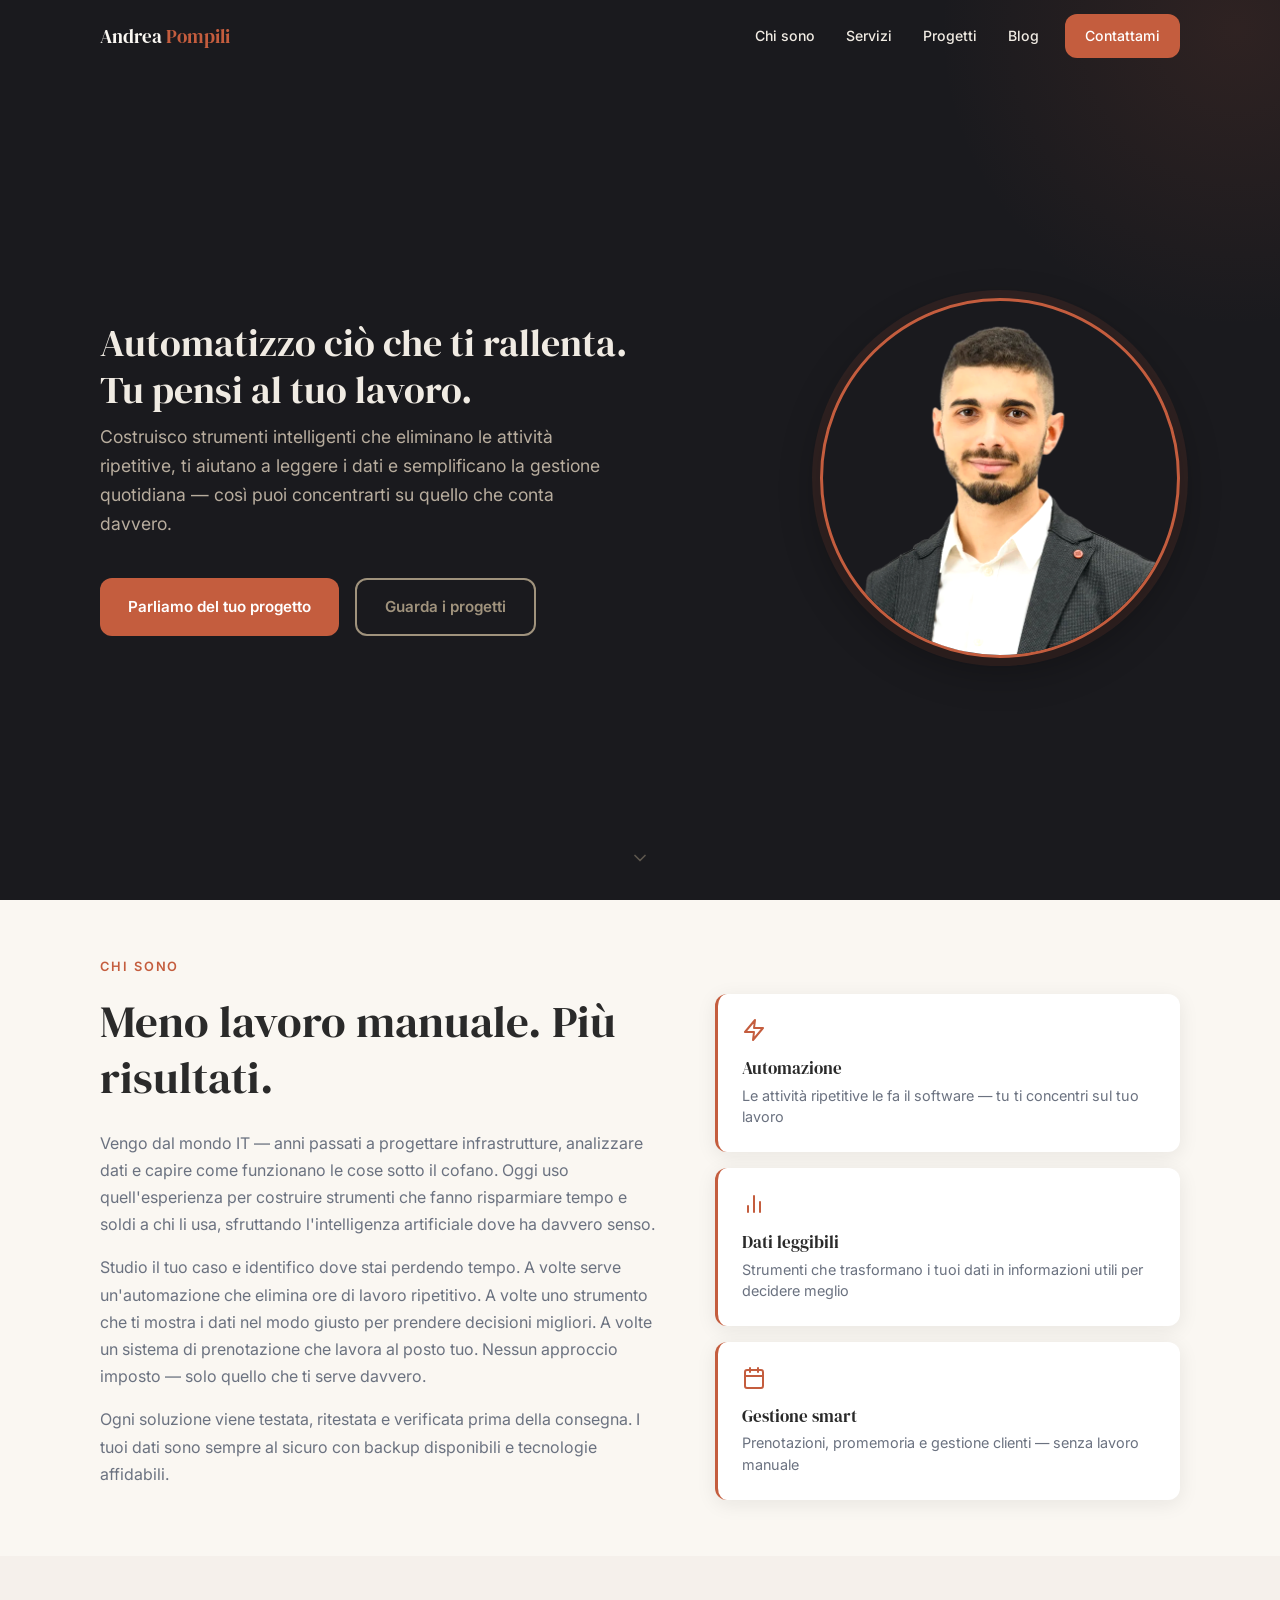
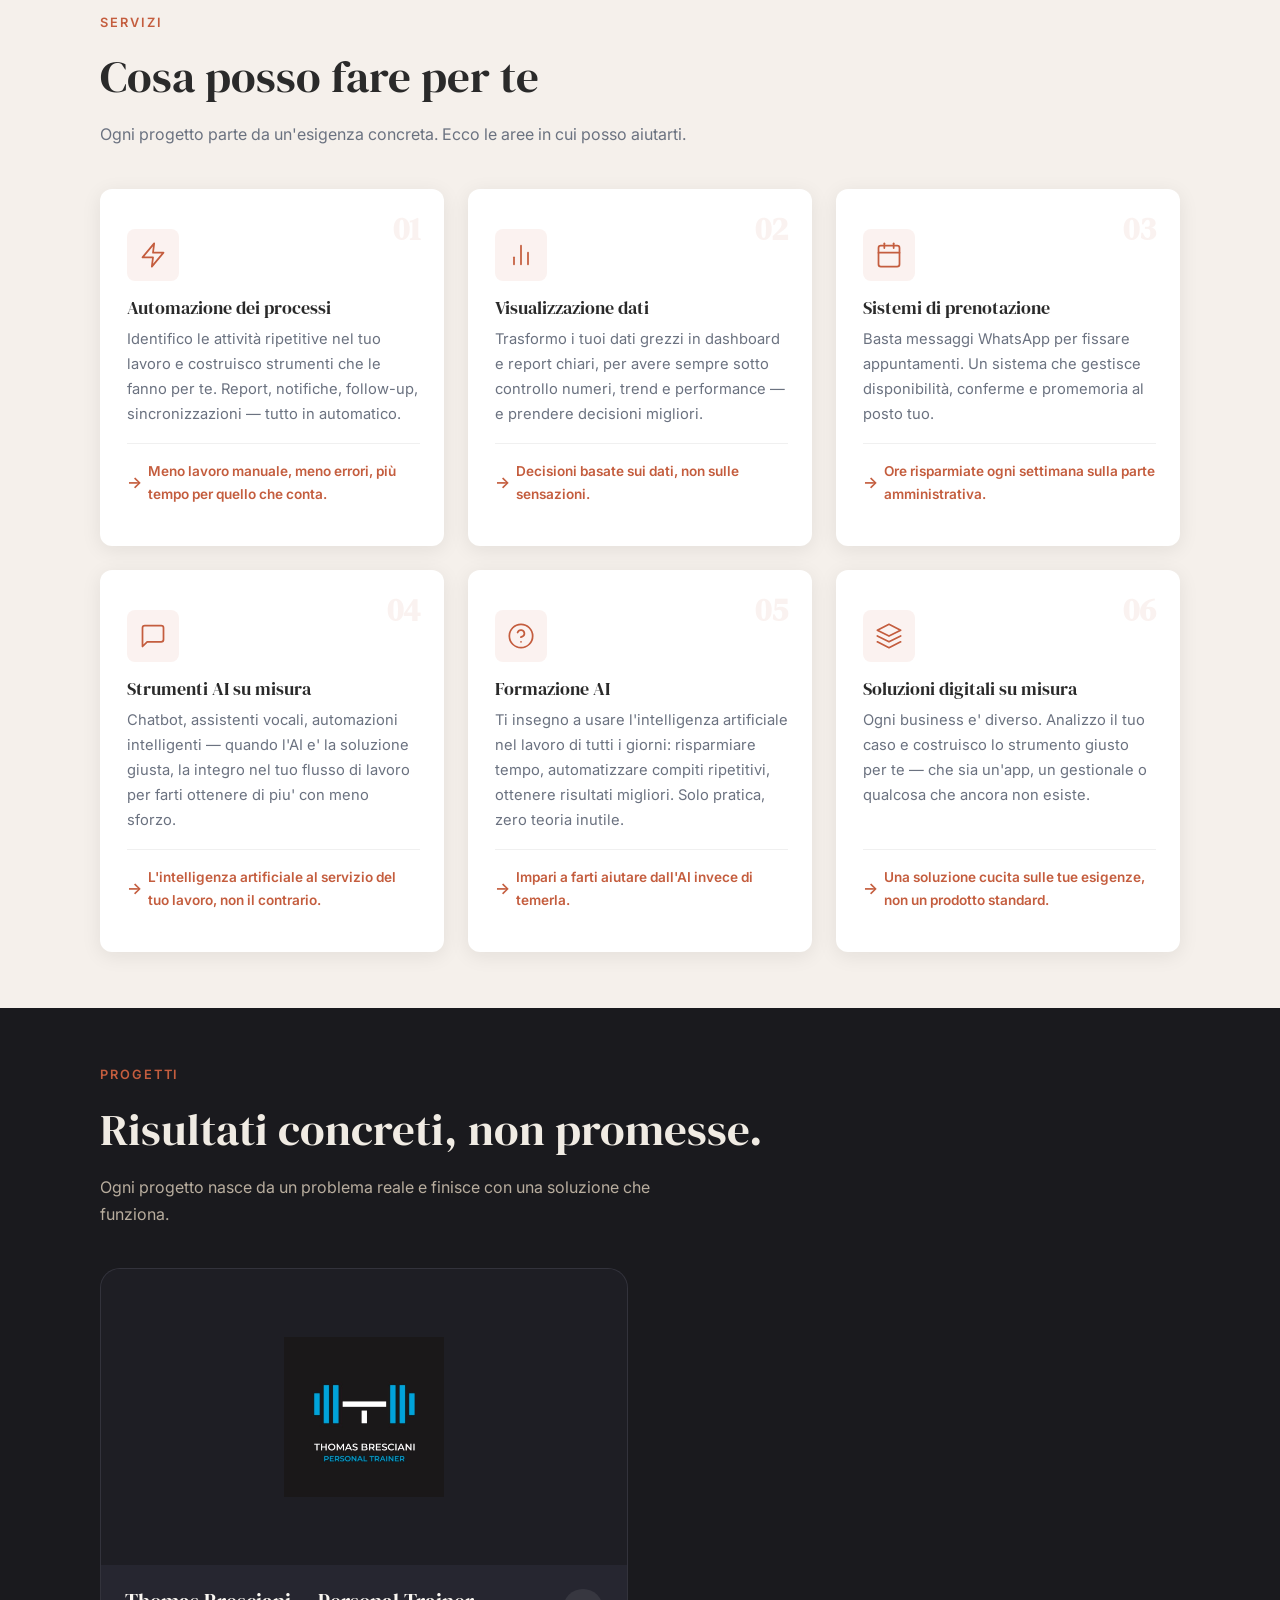
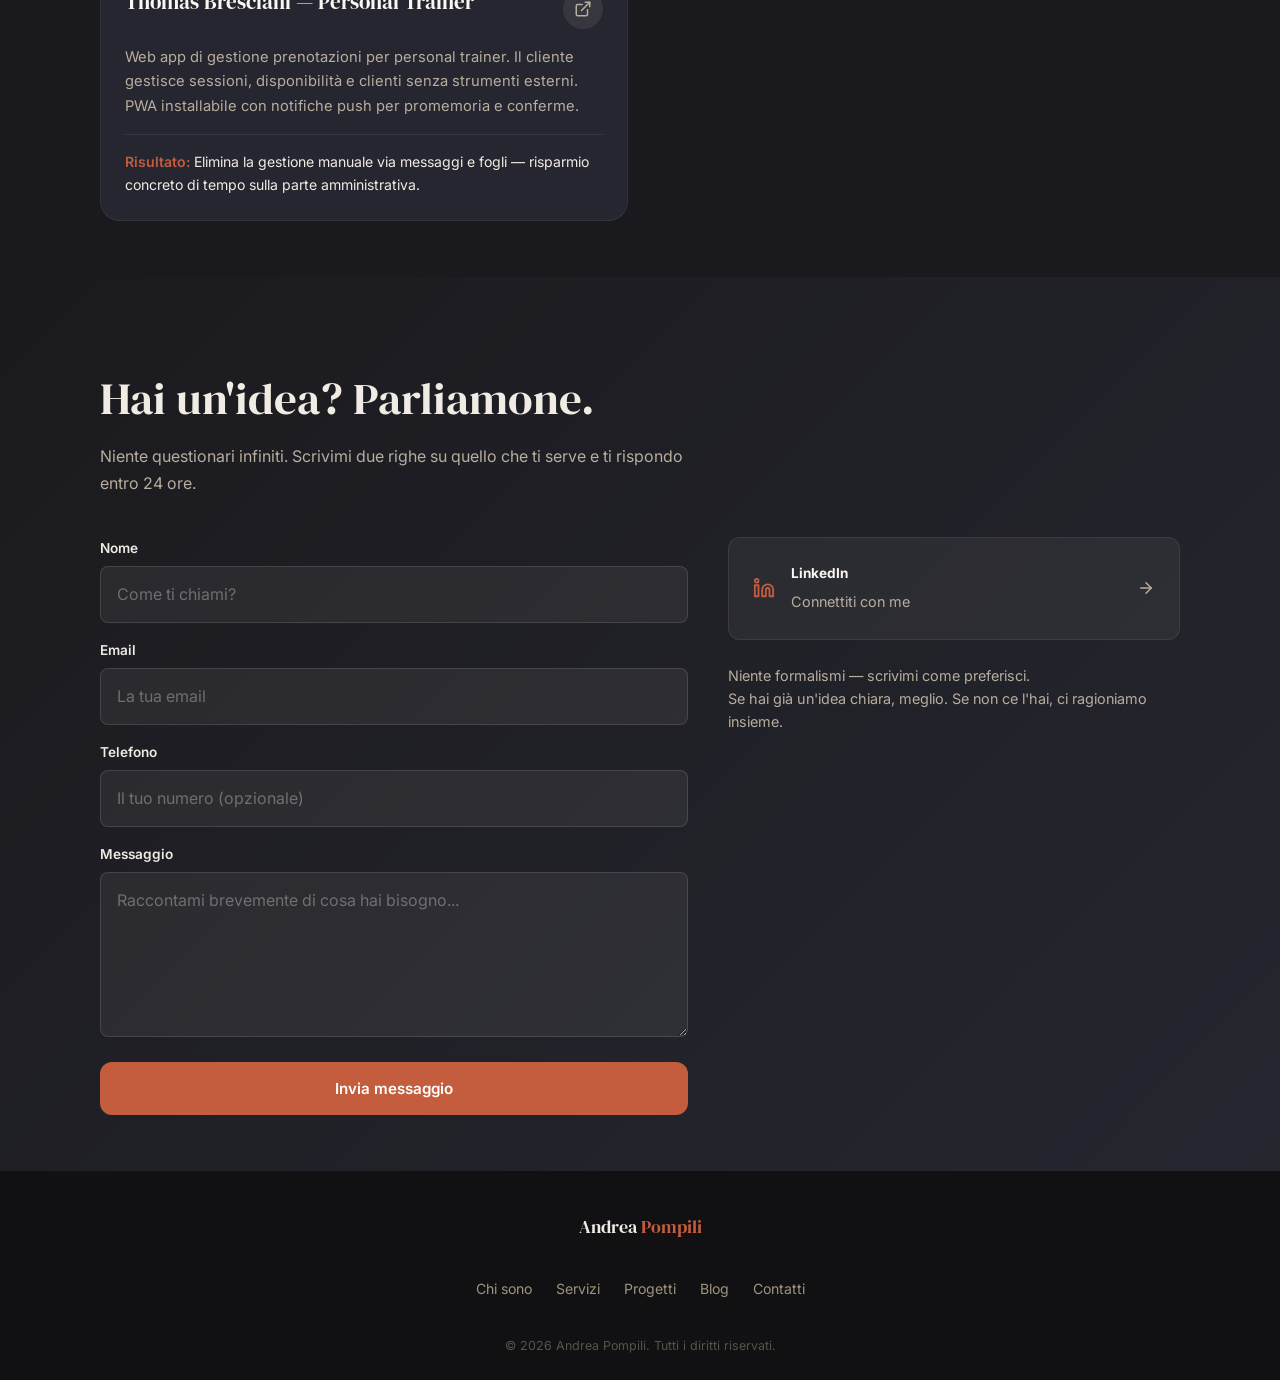
==== commit 65652290: "Ribilancia contenuti: focus su automazione, dati e prenotazioni Riduce enfasi su chatbot e chiamate " ====
--- a/index.html
+++ b/index.html
@@ -3,10 +3,10 @@
 <head>
     <meta charset="UTF-8">
     <meta name="viewport" content="width=device-width, initial-scale=1.0">
-    <title>Andrea Pompili — Soluzioni AI per professionisti e imprese</title>
-    <meta name="description" content="Aiuto professionisti e piccole imprese a lavorare meno e meglio grazie all'intelligenza artificiale. Assistenti vocali, chatbot, automazioni e strumenti su misura che danno risultati concreti.">
-    <meta property="og:title" content="Andrea Pompili — Soluzioni AI per professionisti e imprese">
-    <meta property="og:description" content="Soluzioni AI per professionisti e imprese. Assistenti vocali, chatbot, automazioni e strumenti su misura.">
+    <title>Andrea Pompili — Strumenti intelligenti per lavorare meglio</title>
+    <meta name="description" content="Aiuto professionisti e piccole imprese a eliminare il lavoro ripetitivo e prendere decisioni migliori. Automazioni, strumenti di visualizzazione dati, sistemi di prenotazione — costruiti con l'AI, pensati per dare risultati.">
+    <meta property="og:title" content="Andrea Pompili — Strumenti intelligenti per lavorare meglio">
+    <meta property="og:description" content="Automazioni, visualizzazione dati, prenotazioni e strumenti su misura per professionisti e imprese.">
     <meta property="og:type" content="website">
     <meta property="og:image" content="assets/img/andrea.webp">
     <meta name="theme-color" content="#1A1A1E">
@@ -68,8 +68,8 @@
         <section class="hero" id="hero">
             <div class="hero__inner container">
                 <div class="hero__text">
-                    <h1 class="hero__title">L'AI che lavora per te.<br> Tu pensi al tuo business.</h1>
-                    <p class="hero__subtitle">Costruisco soluzioni di intelligenza artificiale che rispondono alle chiamate, qualificano i lead, prenotano appuntamenti e automatizzano il lavoro ripetitivo — così tu puoi concentrarti su quello che conta.</p>
+                    <h1 class="hero__title">Automatizzo ciò che ti rallenta.<br> Tu pensi al tuo lavoro.</h1>
+                    <p class="hero__subtitle">Costruisco strumenti intelligenti che eliminano le attività ripetitive, ti aiutano a leggere i dati e semplificano la gestione quotidiana — così puoi concentrarti su quello che conta davvero.</p>
                     <div class="hero__actions">
                         <a href="#contatti" class="btn btn--primary">Parliamo del tuo progetto</a>
                         <a href="#progetti" class="btn btn--outline">Guarda i progetti</a>
@@ -97,26 +97,25 @@
                 <div class="about">
                     <div class="about__text reveal">
                         <h2>Meno lavoro manuale. Più risultati.</h2>
-                        <p>Vengo dal mondo IT — anni passati a progettare infrastrutture, analizzare dati e capire come funzionano le cose sotto il cofano. Oggi uso quell'esperienza per una cosa sola: costruire soluzioni basate sull'intelligenza artificiale che fanno risparmiare tempo e soldi a chi le usa.</p>
-                        <p>I tuoi clienti vogliono risposte immediate, appuntamenti prenotati senza attese, lead qualificati in automatico. Non gli importa come funziona dietro le quinte — gli importa che funzioni. Ed è esattamente quello che costruisco.</p>
-                        <p>Studio il tuo caso, identifico dove stai perdendo tempo e ti propongo la soluzione più adatta. A volte è un assistente vocale AI che risponde al telefono. A volte è un chatbot che lavora per te 24/7. A volte è un'automazione che elimina ore di lavoro ripetitivo. Nessun approccio imposto — solo quello che ti serve davvero.</p>
+                        <p>Vengo dal mondo IT — anni passati a progettare infrastrutture, analizzare dati e capire come funzionano le cose sotto il cofano. Oggi uso quell'esperienza per costruire strumenti che fanno risparmiare tempo e soldi a chi li usa, sfruttando l'intelligenza artificiale dove ha davvero senso.</p>
+                        <p>Studio il tuo caso e identifico dove stai perdendo tempo. A volte serve un'automazione che elimina ore di lavoro ripetitivo. A volte uno strumento che ti mostra i dati nel modo giusto per prendere decisioni migliori. A volte un sistema di prenotazione che lavora al posto tuo. Nessun approccio imposto — solo quello che ti serve davvero.</p>
                         <p>Ogni soluzione viene testata, ritestata e verificata prima della consegna. I tuoi dati sono sempre al sicuro con backup disponibili e tecnologie affidabili.</p>
                     </div>
                     <div class="about__highlights reveal">
                         <div class="highlight-card">
-                            <svg width="24" height="24" viewBox="0 0 24 24" fill="none" stroke="currentColor" stroke-width="2" stroke-linecap="round" stroke-linejoin="round"><path d="M22 16.92v3a2 2 0 0 1-2.18 2 19.79 19.79 0 0 1-8.63-3.07 19.5 19.5 0 0 1-6-6 19.79 19.79 0 0 1-3.07-8.67A2 2 0 0 1 4.11 2h3a2 2 0 0 1 2 1.72c.127.96.361 1.903.7 2.81a2 2 0 0 1-.45 2.11L8.09 9.91a16 16 0 0 0 6 6l1.27-1.27a2 2 0 0 1 2.11-.45c.907.339 1.85.573 2.81.7A2 2 0 0 1 22 16.92z"></path></svg>
-                            <h3>AI che risponde</h3>
-                            <p>Assistenti vocali e chatbot che lavorano per te — 24 ore su 24, 7 giorni su 7</p>
+                            <svg width="24" height="24" viewBox="0 0 24 24" fill="none" stroke="currentColor" stroke-width="2" stroke-linecap="round" stroke-linejoin="round"><polygon points="13 2 3 14 12 14 11 22 21 10 12 10 13 2"></polygon></svg>
+                            <h3>Automazione</h3>
+                            <p>Le attività ripetitive le fa il software — tu ti concentri sul tuo lavoro</p>
                         </div>
                         <div class="highlight-card">
-                            <svg width="24" height="24" viewBox="0 0 24 24" fill="none" stroke="currentColor" stroke-width="2" stroke-linecap="round" stroke-linejoin="round"><polygon points="13 2 3 14 12 14 11 22 21 10 12 10 13 2"></polygon></svg>
-                            <h3>Automazione reale</h3>
-                            <p>Le attività ripetitive le fa l'AI — tu ti concentri sul tuo business</p>
+                            <svg width="24" height="24" viewBox="0 0 24 24" fill="none" stroke="currentColor" stroke-width="2" stroke-linecap="round" stroke-linejoin="round"><line x1="18" y1="20" x2="18" y2="10"></line><line x1="12" y1="20" x2="12" y2="4"></line><line x1="6" y1="20" x2="6" y2="14"></line></svg>
+                            <h3>Dati leggibili</h3>
+                            <p>Strumenti che trasformano i tuoi dati in informazioni utili per decidere meglio</p>
                         </div>
                         <div class="highlight-card">
-                            <svg width="24" height="24" viewBox="0 0 24 24" fill="none" stroke="currentColor" stroke-width="2" stroke-linecap="round" stroke-linejoin="round"><polyline points="22 12 18 12 15 21 9 3 6 12 2 12"></polyline></svg>
-                            <h3>Risultati misurabili</h3>
-                            <p>Meno costi, più conversioni, clienti serviti meglio — numeri alla mano</p>
+                            <svg width="24" height="24" viewBox="0 0 24 24" fill="none" stroke="currentColor" stroke-width="2" stroke-linecap="round" stroke-linejoin="round"><rect x="3" y="4" width="18" height="18" rx="2" ry="2"></rect><line x1="16" y1="2" x2="16" y2="6"></line><line x1="8" y1="2" x2="8" y2="6"></line><line x1="3" y1="10" x2="21" y2="10"></line></svg>
+                            <h3>Gestione smart</h3>
+                            <p>Prenotazioni, promemoria e gestione clienti — senza lavoro manuale</p>
                         </div>
                     </div>
                 </div>
@@ -129,48 +128,48 @@
         <section class="section section--light" id="servizi">
             <div class="container">
                 <div class="section__label reveal">Servizi</div>
-                <h2 class="section__title reveal">Soluzioni AI che danno risultati</h2>
-                <p class="section__desc reveal">Non vendo tecnologia — vendo ore risparmiate, clienti gestiti meglio e processi che funzionano da soli.</p>
+                <h2 class="section__title reveal">Cosa posso fare per te</h2>
+                <p class="section__desc reveal">Ogni progetto parte da un'esigenza concreta. Ecco le aree in cui posso aiutarti.</p>
                 <div class="services-grid">
 
                     <div class="service-card reveal">
                         <span class="service-card__number">01</span>
                         <div class="service-card__icon">
-                            <svg width="28" height="28" viewBox="0 0 24 24" fill="none" stroke="currentColor" stroke-width="1.5" stroke-linecap="round" stroke-linejoin="round"><path d="M22 16.92v3a2 2 0 0 1-2.18 2 19.79 19.79 0 0 1-8.63-3.07 19.5 19.5 0 0 1-6-6 19.79 19.79 0 0 1-3.07-8.67A2 2 0 0 1 4.11 2h3a2 2 0 0 1 2 1.72c.127.96.361 1.903.7 2.81a2 2 0 0 1-.45 2.11L8.09 9.91a16 16 0 0 0 6 6l1.27-1.27a2 2 0 0 1 2.11-.45c.907.339 1.85.573 2.81.7A2 2 0 0 1 22 16.92z"></path></svg>
-                        </div>
-                        <h3>Assistenti vocali AI</h3>
-                        <p>Un'intelligenza artificiale che risponde al telefono, qualifica i lead, prenota appuntamenti e gestisce le richieste dei tuoi clienti — con voce naturale, 24 ore su 24.</p>
-                        <span class="service-card__benefit">Le chiamate vengono risposte. Sempre. Anche quando tu non puoi.</span>
+                            <svg width="28" height="28" viewBox="0 0 24 24" fill="none" stroke="currentColor" stroke-width="1.5" stroke-linecap="round" stroke-linejoin="round"><polygon points="13 2 3 14 12 14 11 22 21 10 12 10 13 2"></polygon></svg>
+                        </div>
+                        <h3>Automazione dei processi</h3>
+                        <p>Identifico le attività ripetitive nel tuo lavoro e costruisco strumenti che le fanno per te. Report, notifiche, follow-up, sincronizzazioni — tutto in automatico.</p>
+                        <span class="service-card__benefit">Meno lavoro manuale, meno errori, più tempo per quello che conta.</span>
                     </div>
 
                     <div class="service-card reveal">
                         <span class="service-card__number">02</span>
                         <div class="service-card__icon">
+                            <svg width="28" height="28" viewBox="0 0 24 24" fill="none" stroke="currentColor" stroke-width="1.5" stroke-linecap="round" stroke-linejoin="round"><line x1="18" y1="20" x2="18" y2="10"></line><line x1="12" y1="20" x2="12" y2="4"></line><line x1="6" y1="20" x2="6" y2="14"></line></svg>
+                        </div>
+                        <h3>Visualizzazione dati</h3>
+                        <p>Trasformo i tuoi dati grezzi in dashboard e report chiari, per avere sempre sotto controllo numeri, trend e performance — e prendere decisioni migliori.</p>
+                        <span class="service-card__benefit">Decisioni basate sui dati, non sulle sensazioni.</span>
+                    </div>
+
+                    <div class="service-card reveal">
+                        <span class="service-card__number">03</span>
+                        <div class="service-card__icon">
+                            <svg width="28" height="28" viewBox="0 0 24 24" fill="none" stroke="currentColor" stroke-width="1.5" stroke-linecap="round" stroke-linejoin="round"><rect x="3" y="4" width="18" height="18" rx="2" ry="2"></rect><line x1="16" y1="2" x2="16" y2="6"></line><line x1="8" y1="2" x2="8" y2="6"></line><line x1="3" y1="10" x2="21" y2="10"></line></svg>
+                        </div>
+                        <h3>Sistemi di prenotazione</h3>
+                        <p>Basta messaggi WhatsApp per fissare appuntamenti. Un sistema che gestisce disponibilità, conferme e promemoria al posto tuo.</p>
+                        <span class="service-card__benefit">Ore risparmiate ogni settimana sulla parte amministrativa.</span>
+                    </div>
+
+                    <div class="service-card reveal">
+                        <span class="service-card__number">04</span>
+                        <div class="service-card__icon">
                             <svg width="28" height="28" viewBox="0 0 24 24" fill="none" stroke="currentColor" stroke-width="1.5" stroke-linecap="round" stroke-linejoin="round"><path d="M21 15a2 2 0 0 1-2 2H7l-4 4V5a2 2 0 0 1 2-2h14a2 2 0 0 1 2 2z"></path></svg>
                         </div>
-                        <h3>Chatbot AI intelligenti</h3>
-                        <p>Assistenti digitali che rispondono ai tuoi clienti sul sito, raccolgono informazioni, smistano richieste e prenotano appuntamenti. Attivi 24/7, senza pause.</p>
-                        <span class="service-card__benefit">Un membro del team che non dorme, non si ammala e non va in ferie.</span>
-                    </div>
-
-                    <div class="service-card reveal">
-                        <span class="service-card__number">03</span>
-                        <div class="service-card__icon">
-                            <svg width="28" height="28" viewBox="0 0 24 24" fill="none" stroke="currentColor" stroke-width="1.5" stroke-linecap="round" stroke-linejoin="round"><polygon points="13 2 3 14 12 14 11 22 21 10 12 10 13 2"></polygon></svg>
-                        </div>
-                        <h3>Automazione con AI</h3>
-                        <p>Identifico dove stai perdendo tempo e costruisco automazioni intelligenti che lavorano al posto tuo. Report, notifiche, follow-up, gestione dati — tutto in automatico.</p>
-                        <span class="service-card__benefit">Meno lavoro manuale, meno errori, più tempo per far crescere il business.</span>
-                    </div>
-
-                    <div class="service-card reveal">
-                        <span class="service-card__number">04</span>
-                        <div class="service-card__icon">
-                            <svg width="28" height="28" viewBox="0 0 24 24" fill="none" stroke="currentColor" stroke-width="1.5" stroke-linecap="round" stroke-linejoin="round"><rect x="3" y="4" width="18" height="18" rx="2" ry="2"></rect><line x1="16" y1="2" x2="16" y2="6"></line><line x1="8" y1="2" x2="8" y2="6"></line><line x1="3" y1="10" x2="21" y2="10"></line></svg>
-                        </div>
-                        <h3>Sistemi di prenotazione</h3>
-                        <p>Basta messaggi WhatsApp per fissare appuntamenti. Un sistema che gestisce disponibilità, conferme e promemoria al posto tuo — integrato con i tuoi strumenti AI.</p>
-                        <span class="service-card__benefit">Ore risparmiate ogni settimana sulla parte amministrativa.</span>
+                        <h3>Strumenti AI su misura</h3>
+                        <p>Chatbot, assistenti vocali, automazioni intelligenti — quando l'AI e' la soluzione giusta, la integro nel tuo flusso di lavoro per farti ottenere di piu' con meno sforzo.</p>
+                        <span class="service-card__benefit">L'intelligenza artificiale al servizio del tuo lavoro, non il contrario.</span>
                     </div>
 
                     <div class="service-card reveal">
@@ -189,7 +188,7 @@
                             <svg width="28" height="28" viewBox="0 0 24 24" fill="none" stroke="currentColor" stroke-width="1.5" stroke-linecap="round" stroke-linejoin="round"><path d="M12 2L2 7l10 5 10-5-10-5z"></path><path d="M2 17l10 5 10-5"></path><path d="M2 12l10 5 10-5"></path></svg>
                         </div>
                         <h3>Soluzioni digitali su misura</h3>
-                        <p>Ogni business è diverso. Analizzo il tuo caso e costruisco lo strumento giusto per te — che sia un'app, un gestionale, un sistema di prenotazione o qualcosa che ancora non esiste.</p>
+                        <p>Ogni business e' diverso. Analizzo il tuo caso e costruisco lo strumento giusto per te — che sia un'app, un gestionale o qualcosa che ancora non esiste.</p>
                         <span class="service-card__benefit">Una soluzione cucita sulle tue esigenze, non un prodotto standard.</span>
                     </div>
 
